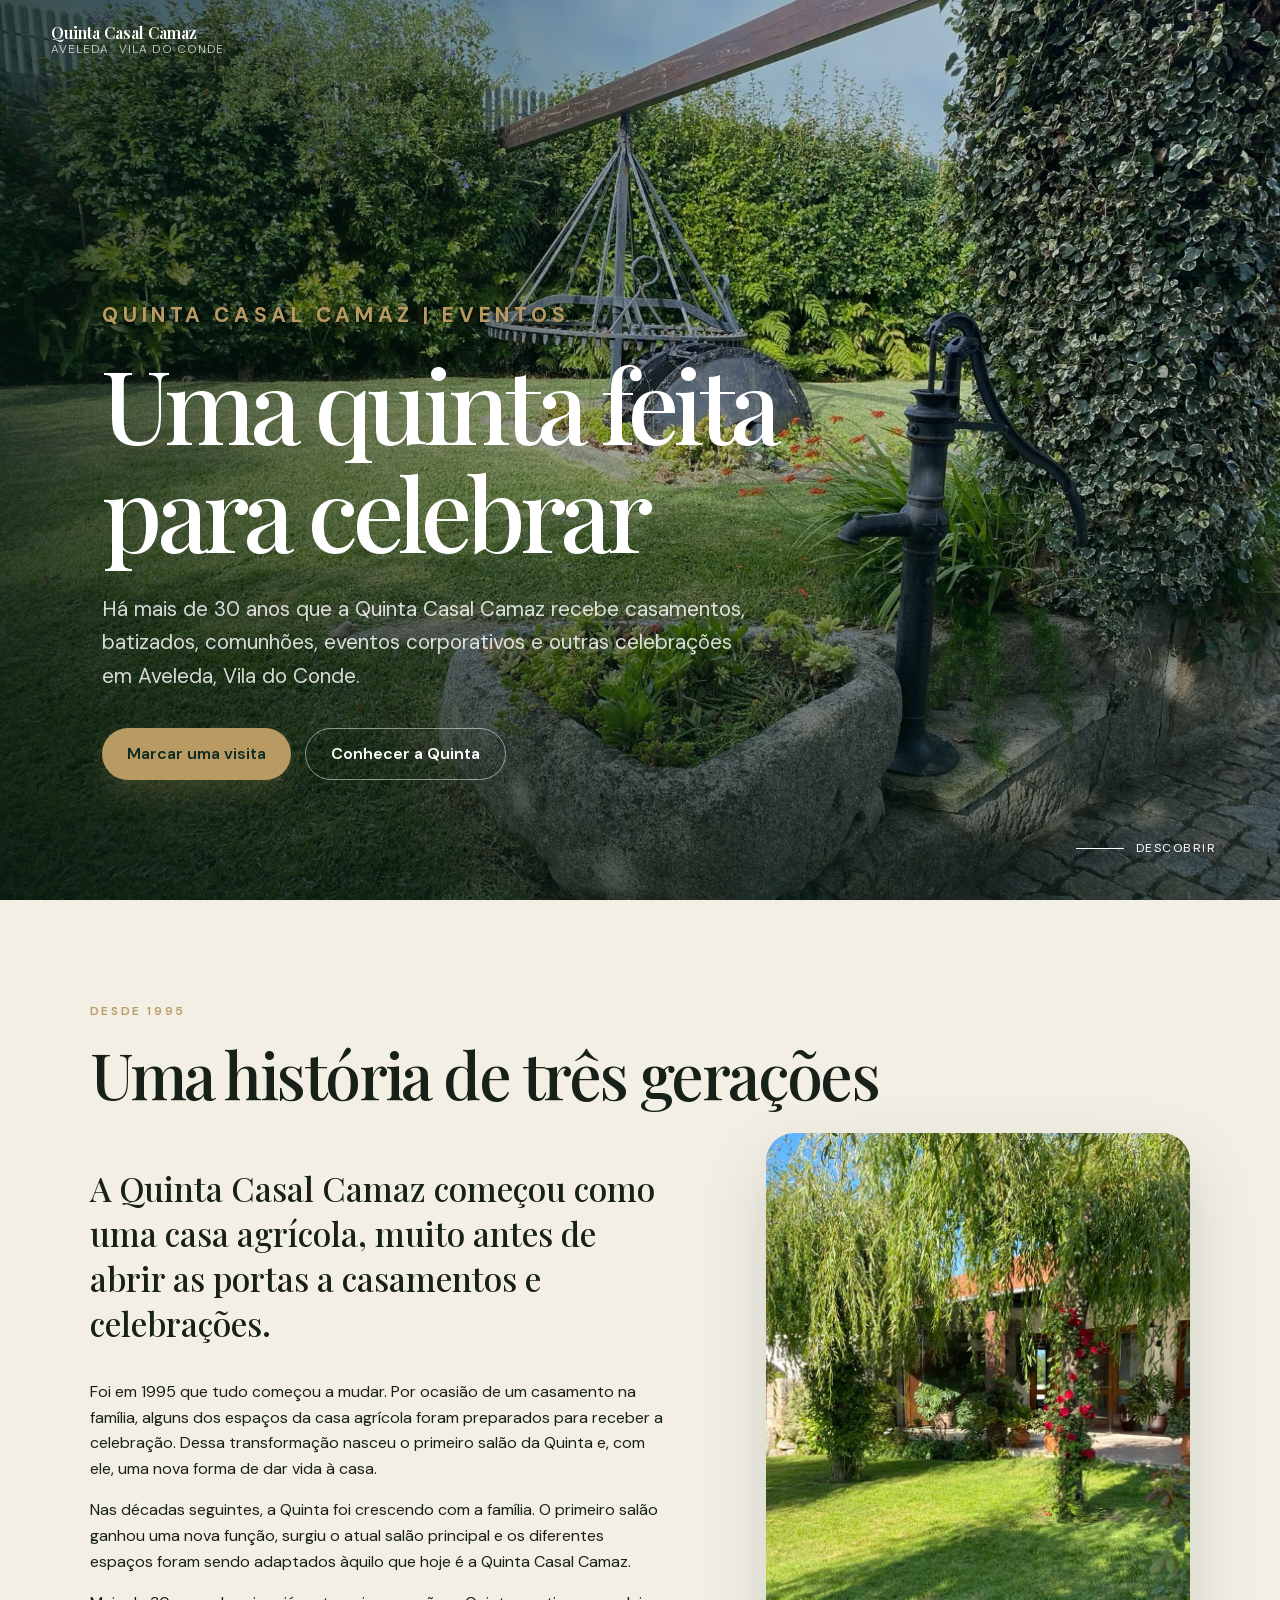
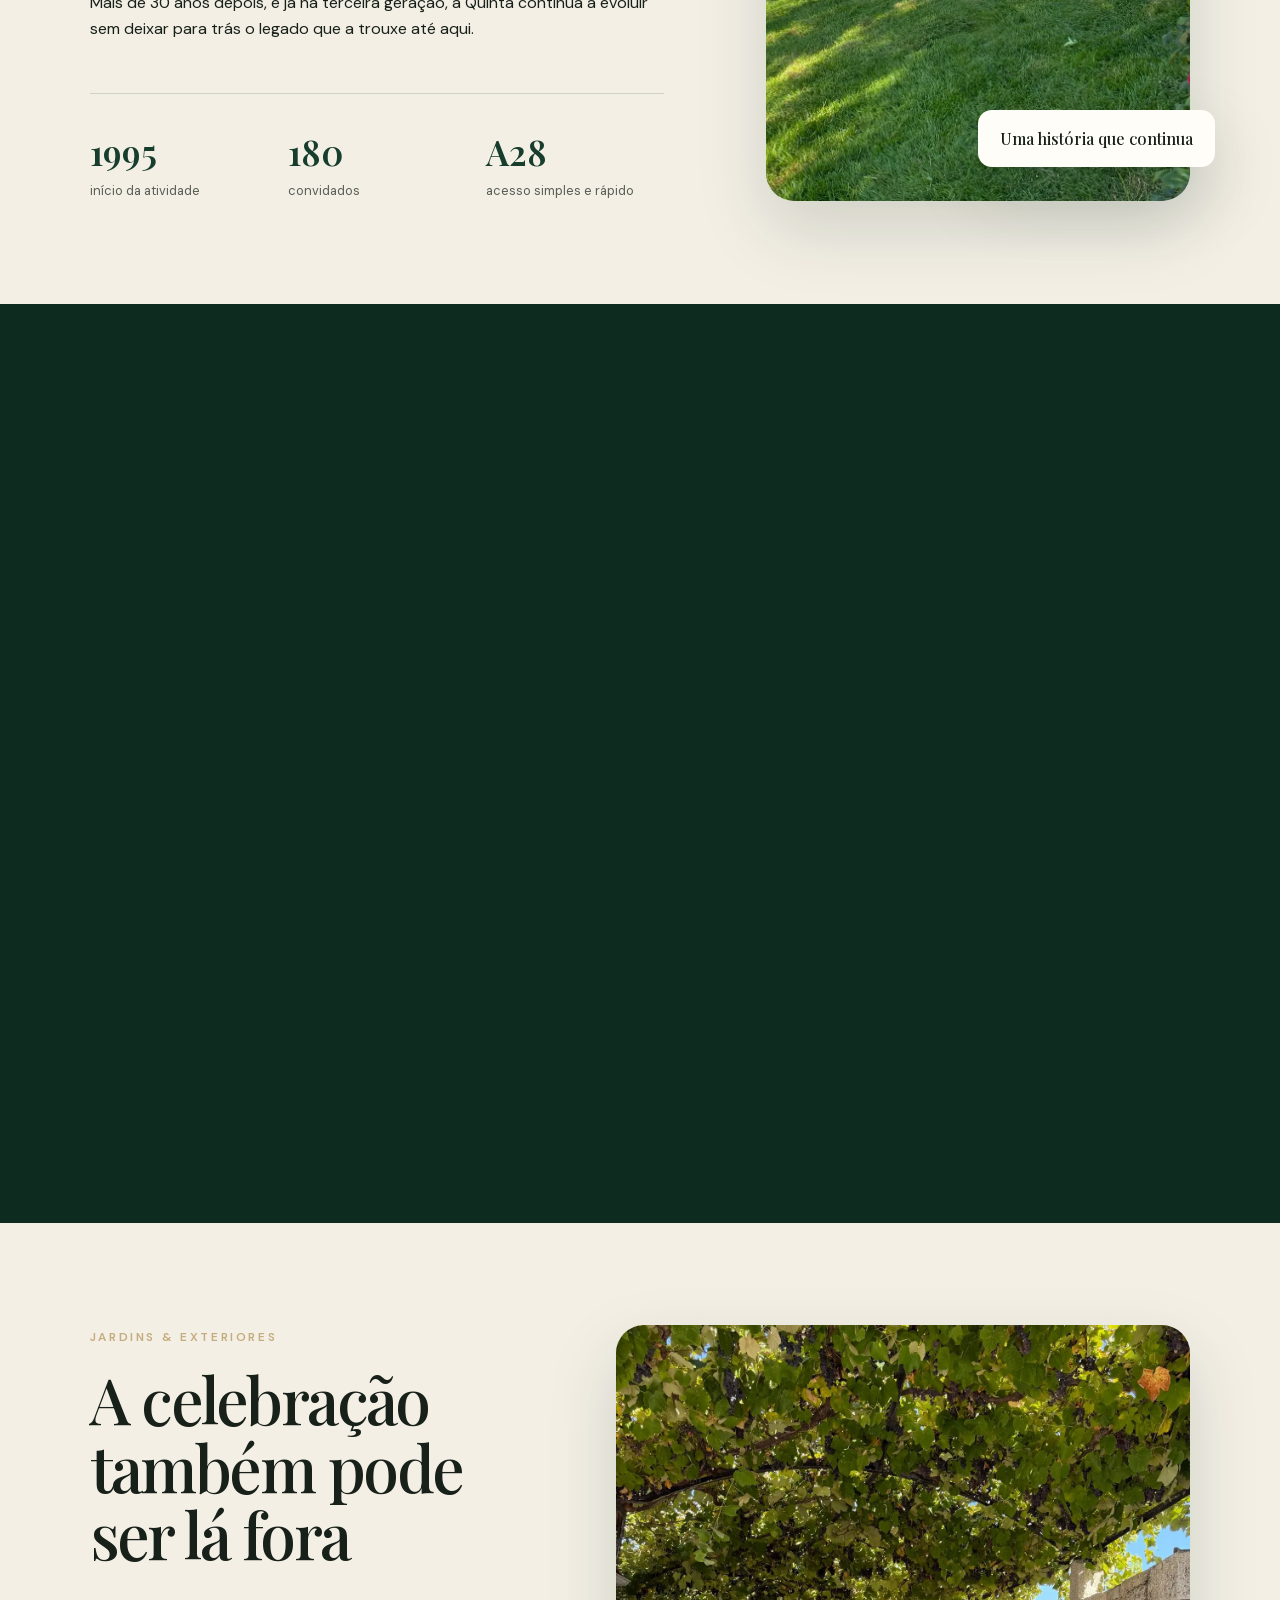
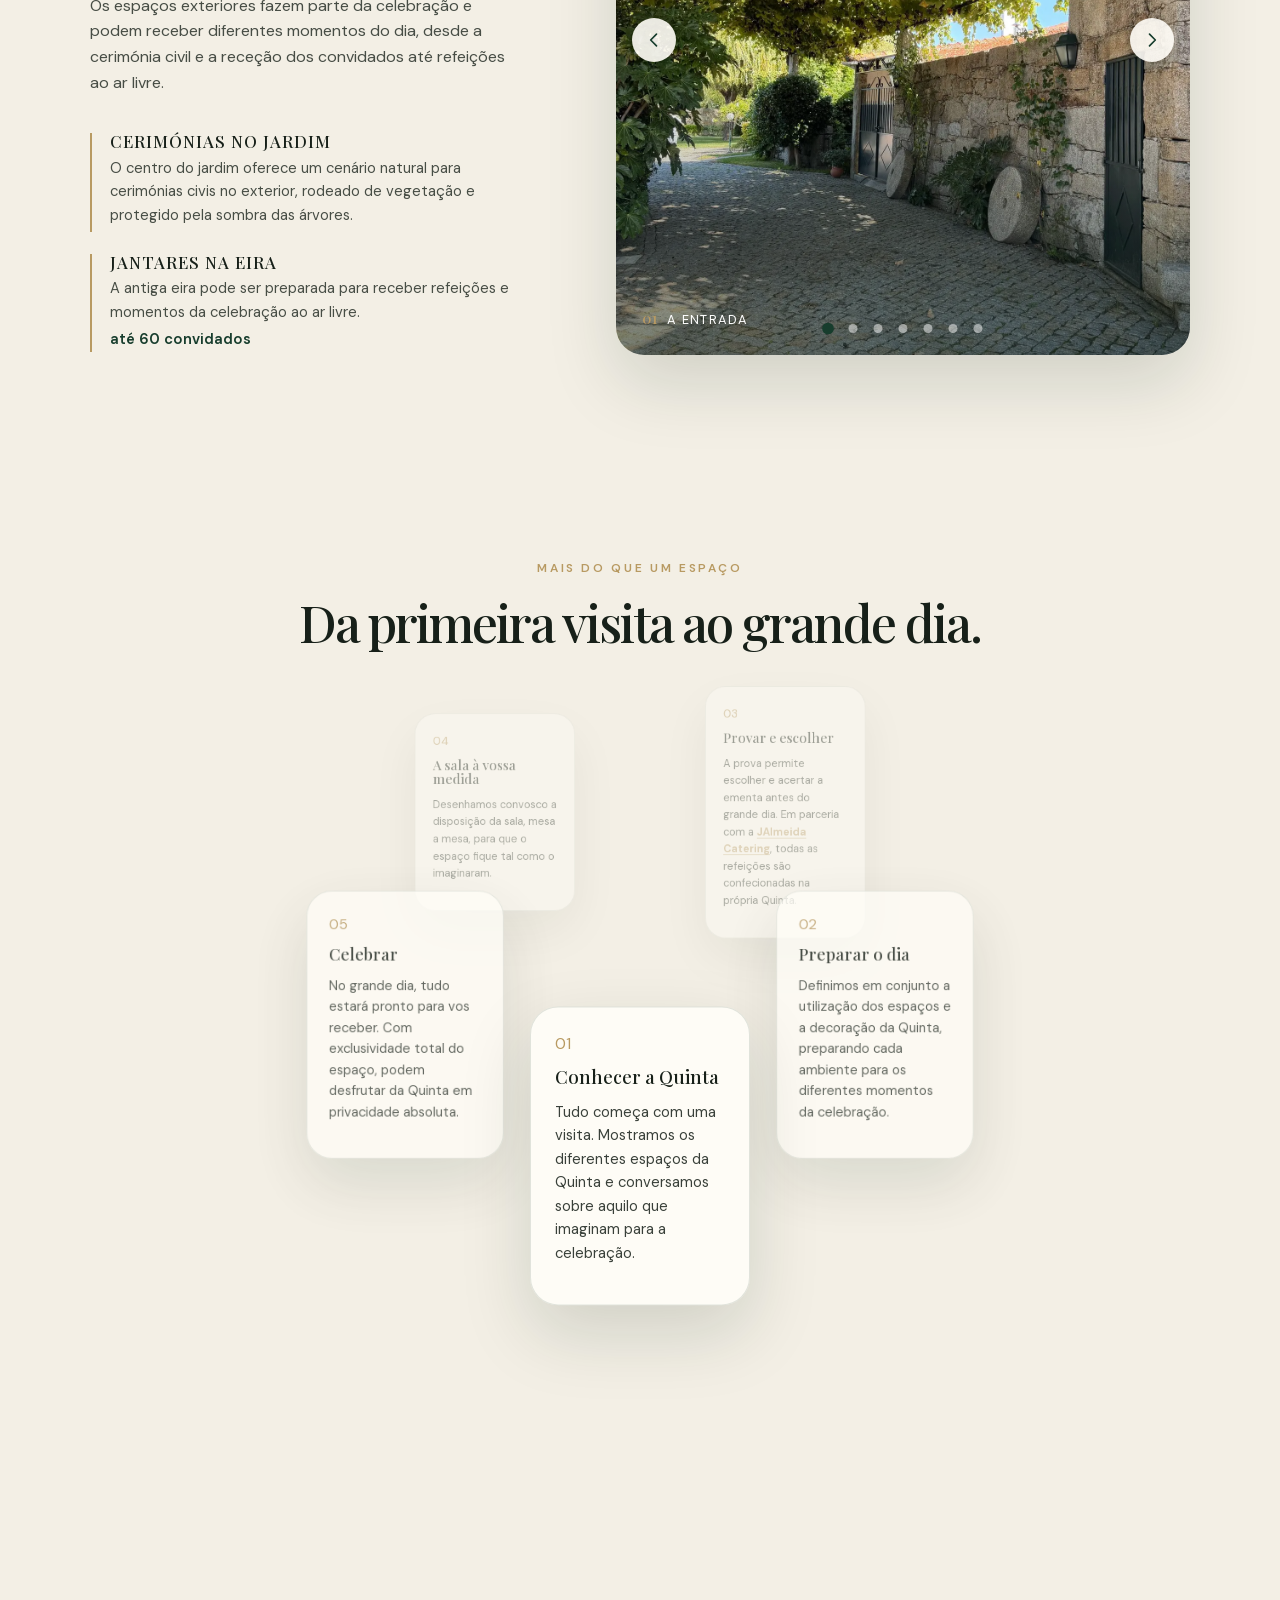
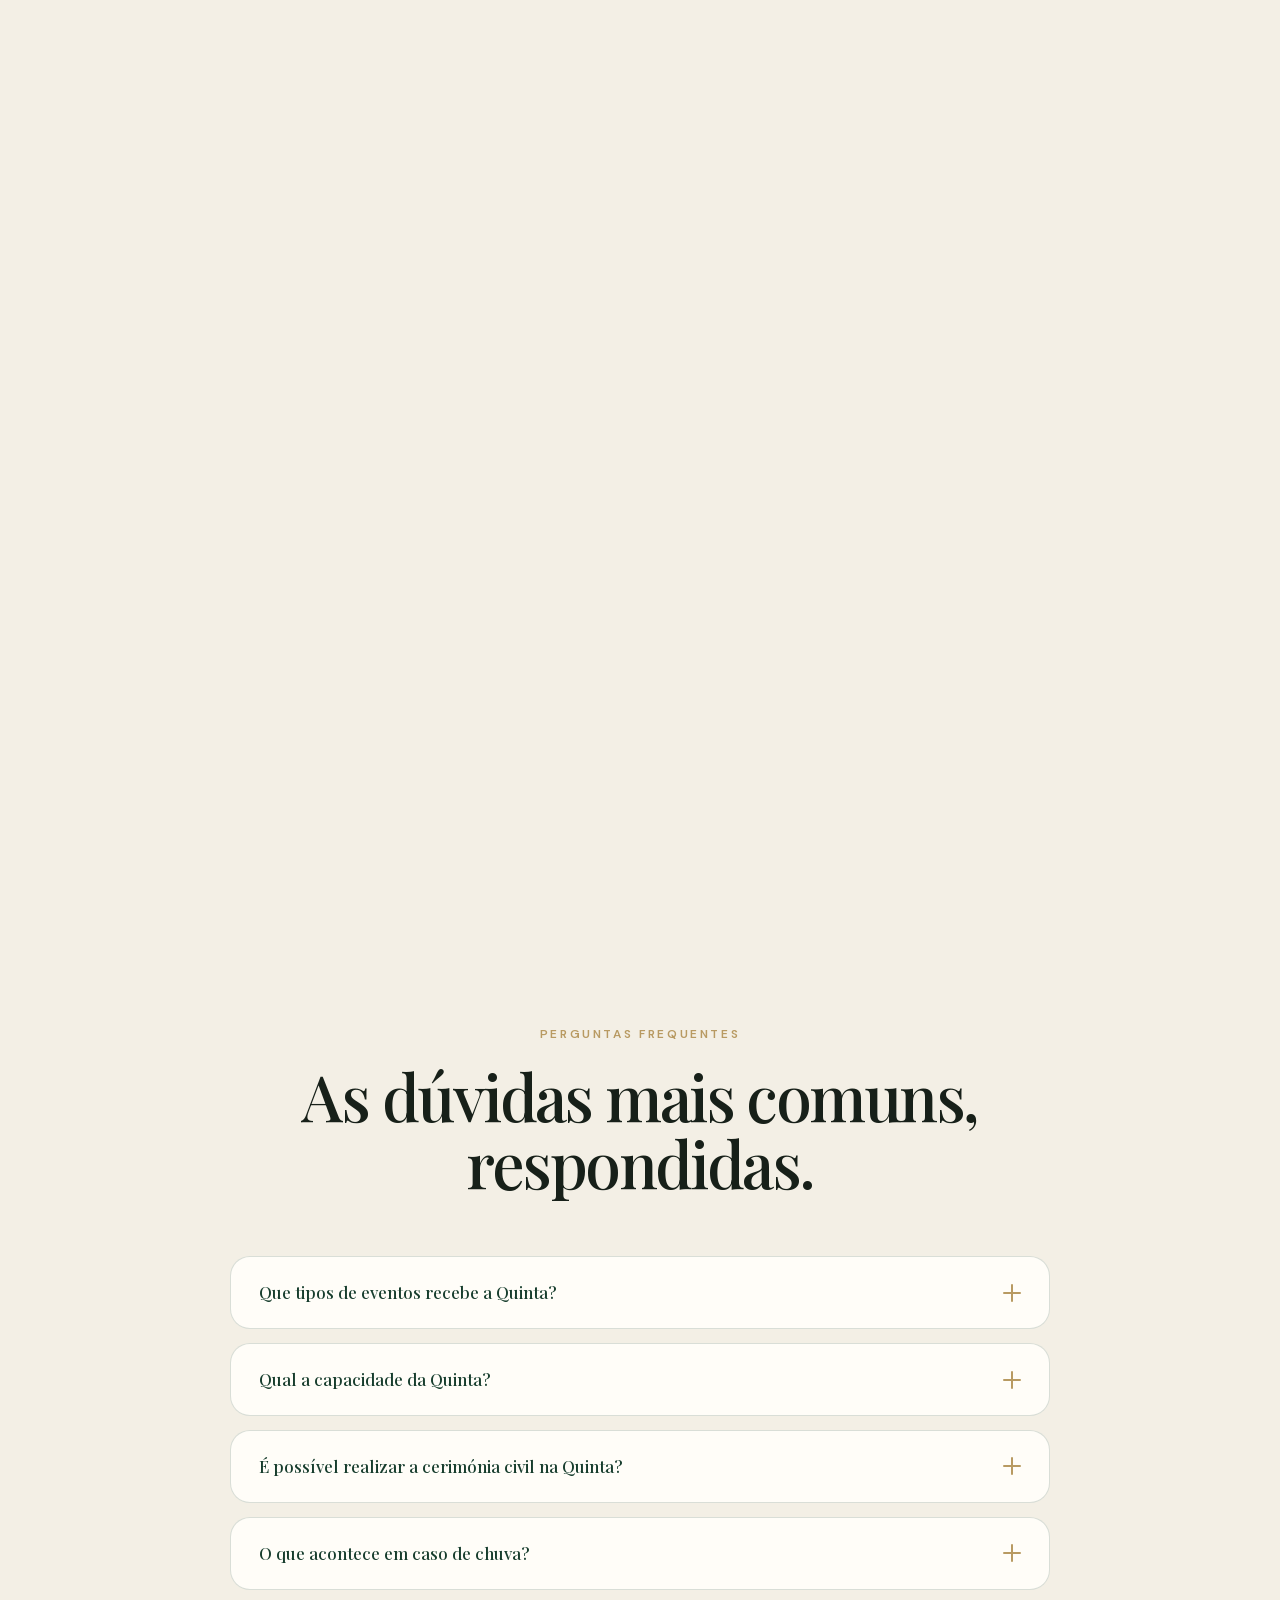
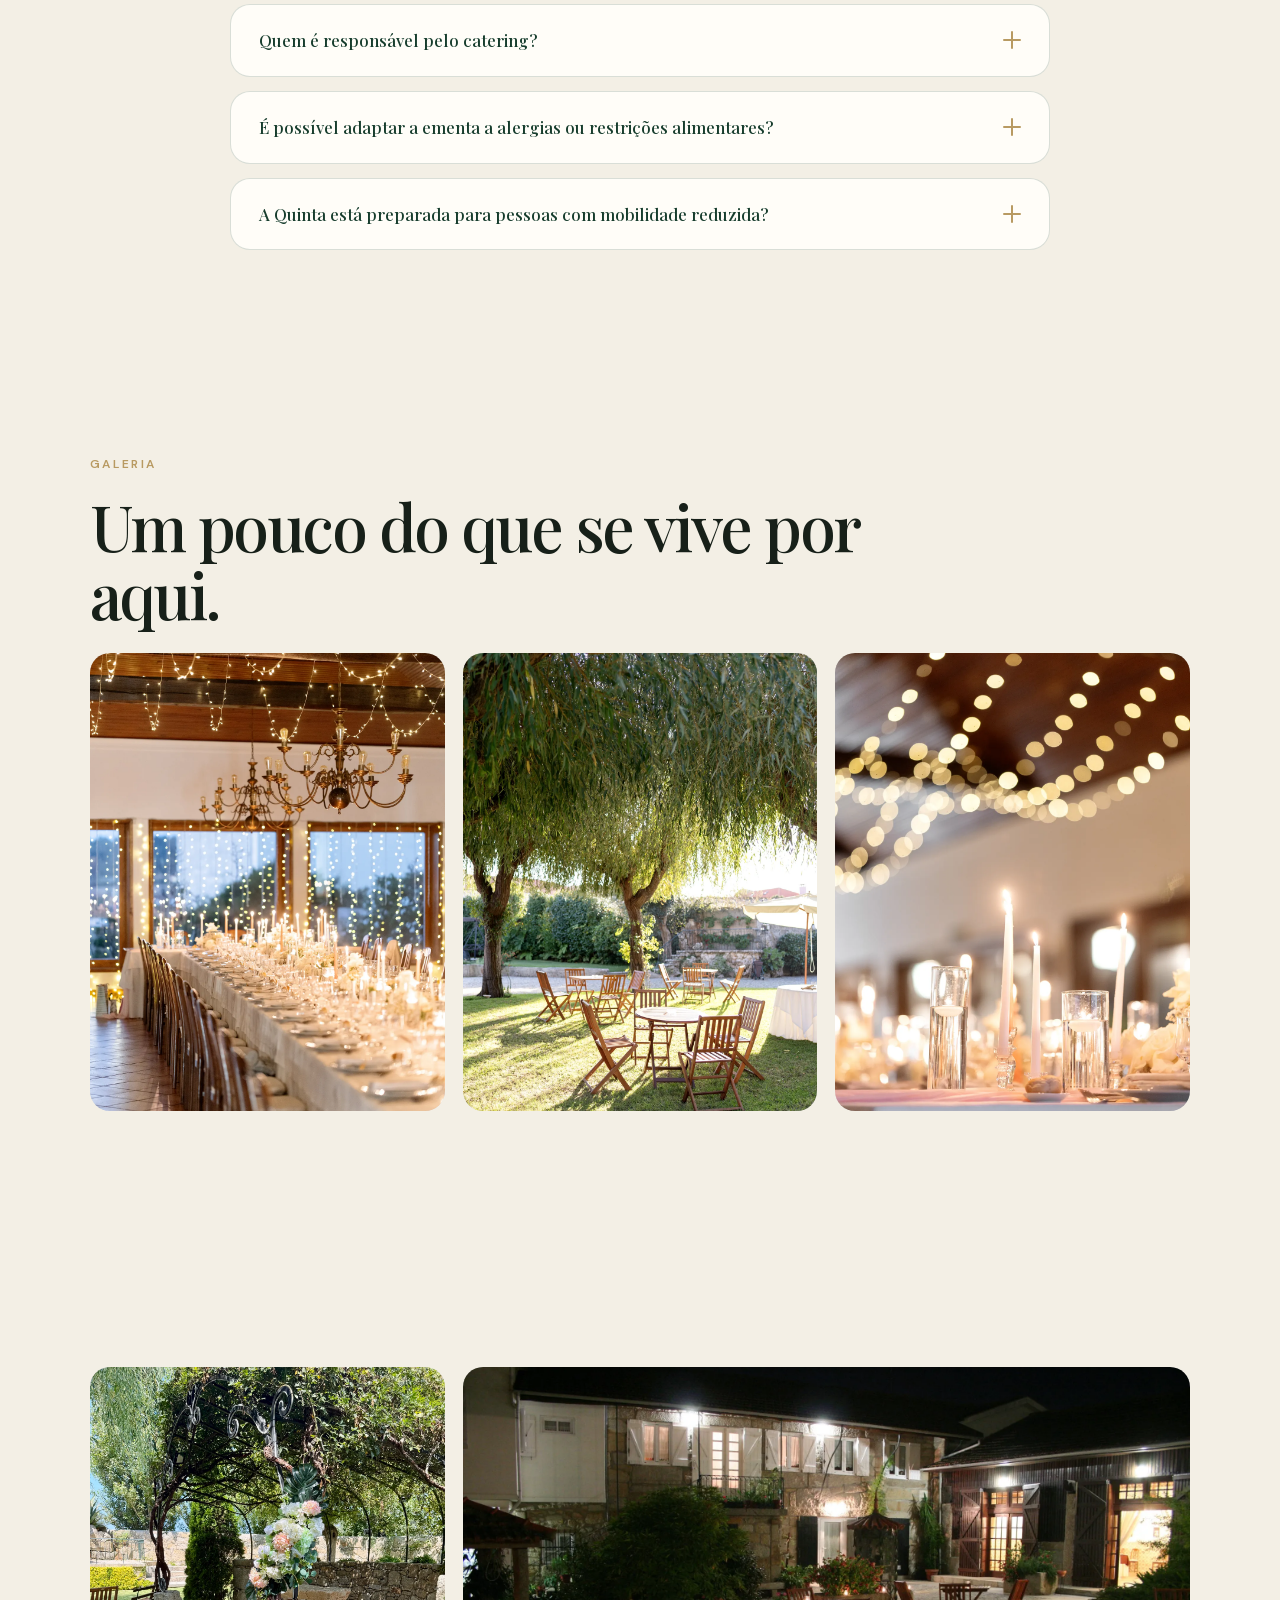
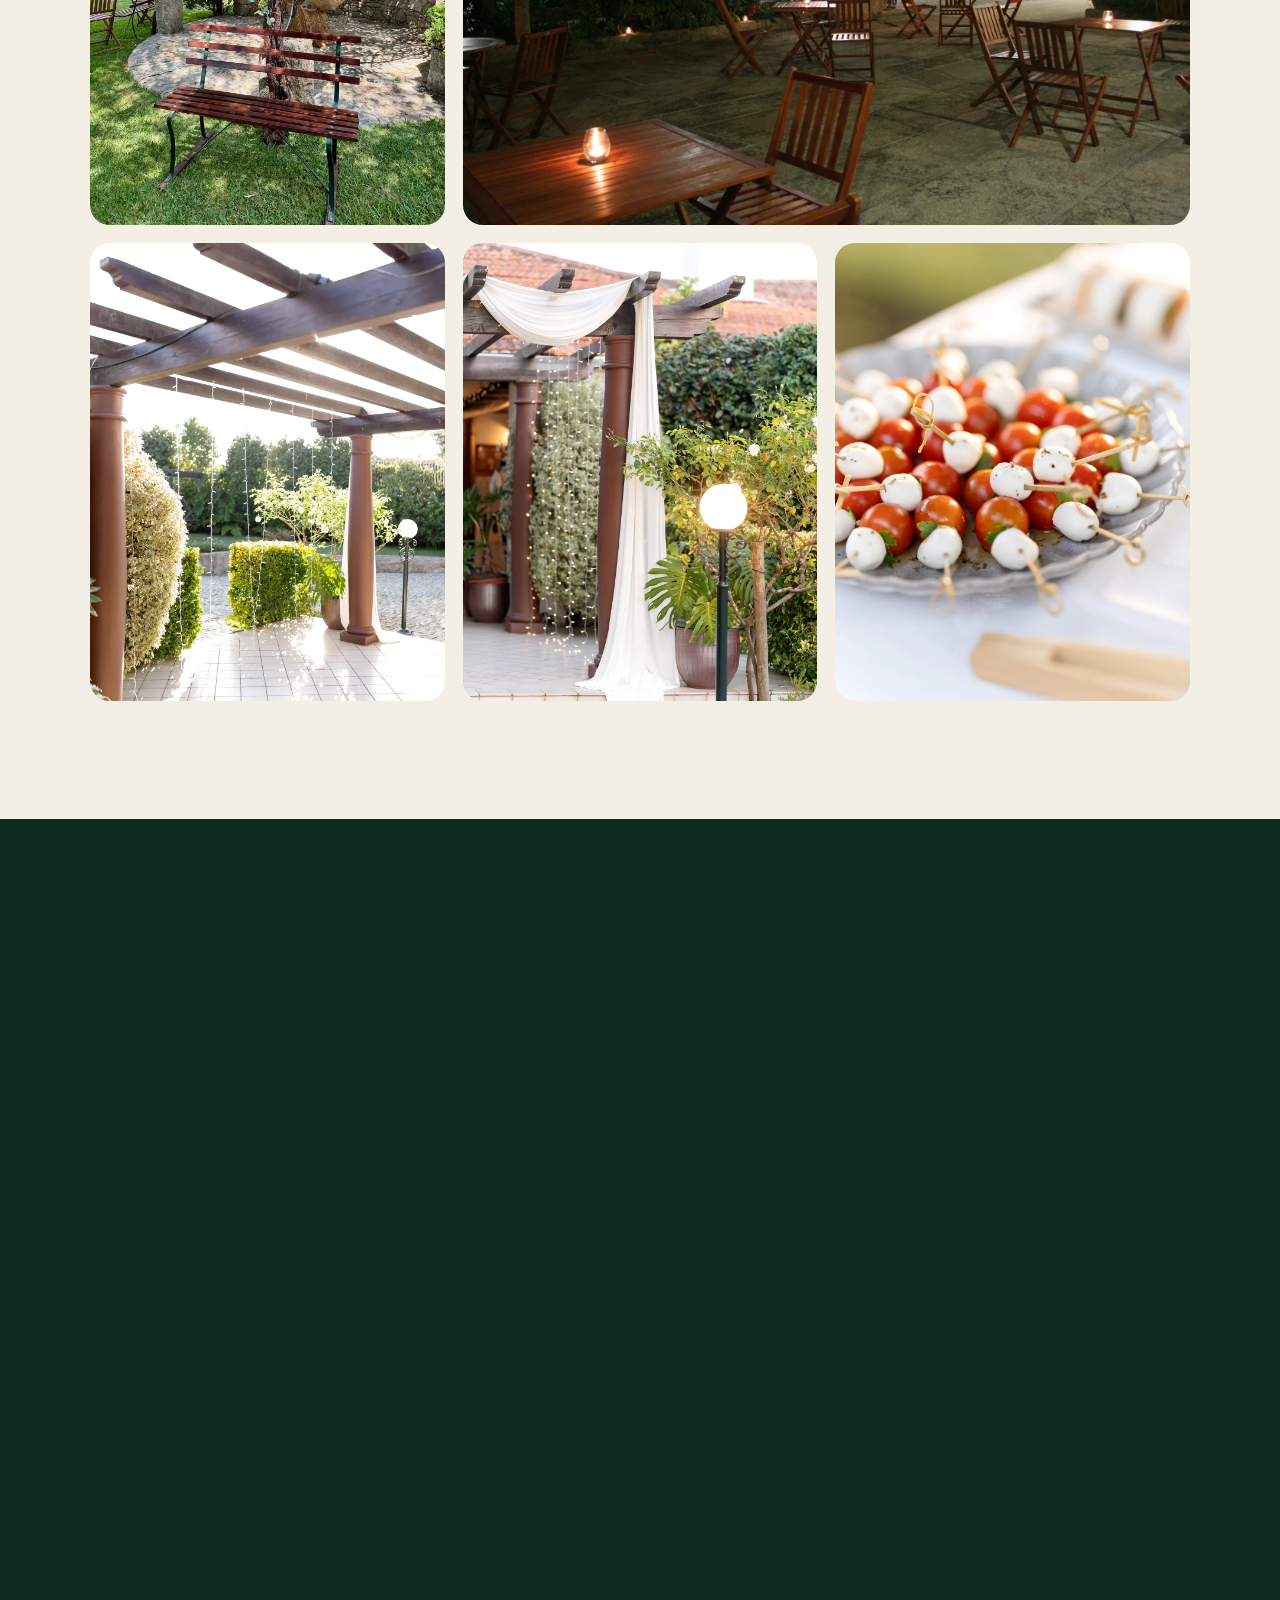
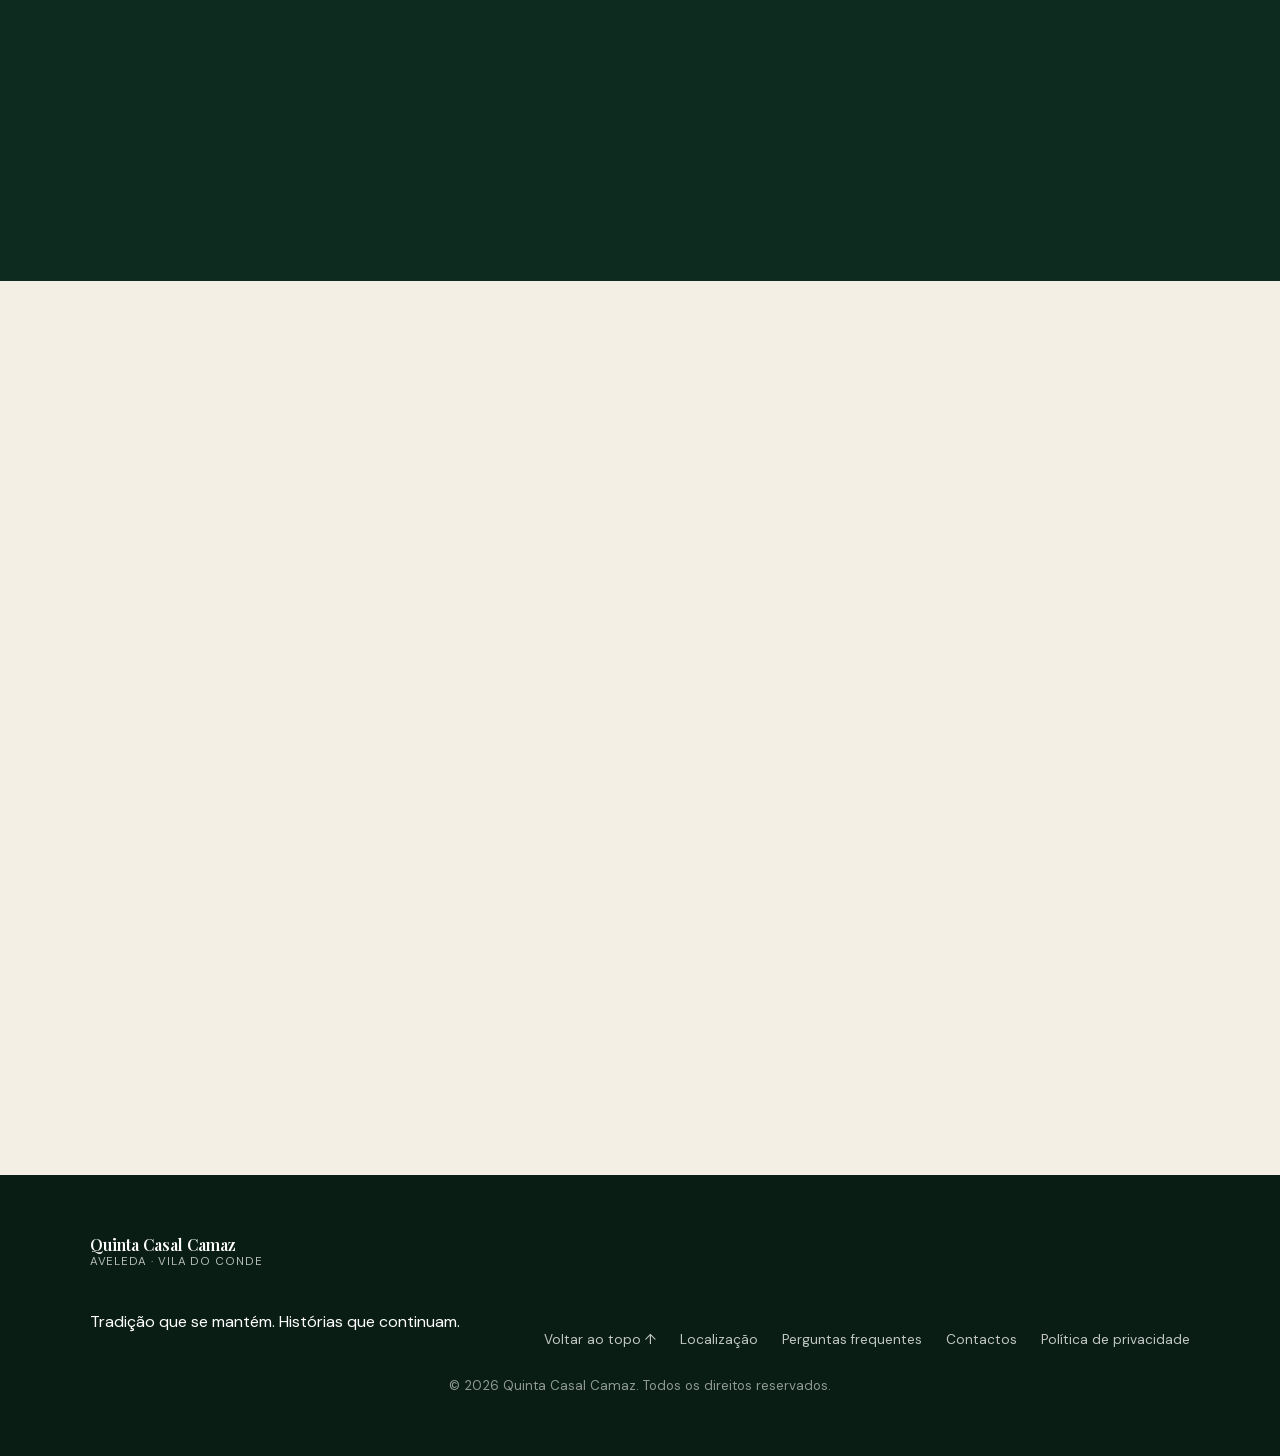
==== index.html @ bf11af1e "feat: add privacy policy and a static route map with address card - Privacy policy pages in PT (/pri" ====
<!doctype html>
<html lang="pt-PT">
	<head>
		<meta charset="utf-8" />
		<meta name="viewport" content="width=device-width, initial-scale=1" />
		<meta
			name="description"
			content="Quinta para casamentos, batizados, comunhões e eventos corporativos em Aveleda, Vila do Conde, junto ao Porto. A receber celebrações desde 1995."
		/>
		<meta name="keywords" content="quinta para casamentos, quinta para eventos, casamentos em Vila do Conde, eventos em Vila do Conde" />
		<meta name="theme-color" content="#0e2b20" />
		<title>Quinta Casal Camaz | Casamentos e Eventos em Aveleda, Vila do Conde</title>
		<link rel="canonical" href="https://quintacasalcamaz.pt/" />
		<link rel="icon" href="assets/favicon.ico" sizes="any" />
		<link rel="icon" type="image/png" sizes="32x32" href="assets/favicon-32x32.png" />
		<link rel="icon" type="image/png" sizes="16x16" href="assets/favicon-16x16.png" />
		<link rel="apple-touch-icon" href="assets/apple-touch-icon.png" />
		<link rel="alternate" hreflang="pt-PT" href="https://quintacasalcamaz.pt/" />
		<link rel="alternate" hreflang="en" href="https://quintacasalcamaz.pt/en/" />
		<link rel="alternate" hreflang="x-default" href="https://quintacasalcamaz.pt/" />

		<meta property="og:type" content="website" />
		<meta property="og:locale" content="pt_PT" />
		<meta property="og:locale:alternate" content="en_US" />
		<meta property="og:site_name" content="Quinta Casal Camaz" />
		<meta property="og:url" content="https://quintacasalcamaz.pt/" />
		<meta property="og:title" content="Quinta Casal Camaz | Casamentos e Eventos em Aveleda, Vila do Conde" />
		<meta
			property="og:description"
			content="Quinta para casamentos, batizados, comunhões e eventos corporativos em Aveleda, Vila do Conde, junto ao Porto. A receber celebrações desde 1995."
		/>
		<meta property="og:image" content="https://quintacasalcamaz.pt/assets/gardens/garden_02.jpeg" />
		<meta property="og:image:width" content="1800" />
		<meta property="og:image:height" content="1350" />
		<meta property="og:image:alt" content="Detalhe exterior da Quinta Casal Camaz" />
		<meta name="twitter:card" content="summary_large_image" />
		<meta name="twitter:title" content="Quinta Casal Camaz | Casamentos e Eventos em Aveleda, Vila do Conde" />
		<meta
			name="twitter:description"
			content="Quinta para casamentos, batizados, comunhões e eventos corporativos em Aveleda, Vila do Conde, junto ao Porto."
		/>
		<meta name="twitter:image" content="https://quintacasalcamaz.pt/assets/gardens/garden_02.jpeg" />

		<link rel="preload" href="assets/fonts/playfair-display-latin.woff2" as="font" type="font/woff2" crossorigin />
		<link rel="preload" href="assets/fonts/dm-sans-latin.woff2" as="font" type="font/woff2" crossorigin />
		<link rel="stylesheet" href="styles.css?v=20261015f" />
		<script type="application/ld+json">
			{
				"@context": "https://schema.org",
				"@type": "EventVenue",
				"name": "Quinta Casal Camaz",
				"url": "https://quintacasalcamaz.pt/",
				"image": "https://quintacasalcamaz.pt/assets/gardens/garden_02.jpeg",
				"description": "Quinta para casamentos, batizados, comunhões e eventos corporativos em Aveleda, Vila do Conde, junto ao Porto. A receber celebrações desde 1995.",
				"telephone": "+351936270084",
				"email": "geral@quintacasalcamaz.pt",
				"maximumAttendeeCapacity": 180,
				"foundingDate": "1995",
				"address": {
					"@type": "PostalAddress",
					"streetAddress": "Rua de Aveleda 602",
					"postalCode": "4485-017",
					"addressLocality": "Aveleda",
					"addressRegion": "Vila do Conde",
					"addressCountry": "PT"
				},
				"geo": {
					"@type": "GeoCoordinates",
					"latitude": 41.26764,
					"longitude": -8.69596
				},
				"hasMap": "https://www.google.com/maps/search/?api=1&query=41.26764,-8.69596",
				"amenityFeature": [
					{
						"@type": "LocationFeatureSpecification",
						"name": "Estacionamento privado e gratuito",
						"value": true
					},
					{
						"@type": "LocationFeatureSpecification",
						"name": "Estacionamento adaptado para pessoas com mobilidade reduzida",
						"value": true
					},
					{
						"@type": "LocationFeatureSpecification",
						"name": "Acessos preparados para pessoas com mobilidade reduzida",
						"value": true
					},
					{
						"@type": "LocationFeatureSpecification",
						"name": "Instalações sanitárias acessíveis",
						"value": true
					},
					{
						"@type": "LocationFeatureSpecification",
						"name": "Fraldário",
						"value": true
					},
					{
						"@type": "LocationFeatureSpecification",
						"name": "Salões climatizados",
						"value": true
					},
					{
						"@type": "LocationFeatureSpecification",
						"name": "Jardim para cerimónias civis",
						"value": true
					},
					{
						"@type": "LocationFeatureSpecification",
						"name": "Refeições ao ar livre",
						"value": true
					}
				],
				"keywords": ["quinta para casamentos", "quinta para eventos", "casamentos em Vila do Conde", "eventos em Vila do Conde"],
				"sameAs": ["https://www.instagram.com/quintacasalcamaz", "https://www.facebook.com/QuintaCasalCamaz/"]
			}
		</script>
		<script type="application/ld+json">
			{
				"@context": "https://schema.org",
				"@type": "FAQPage",
				"mainEntity": [
					{
						"@type": "Question",
						"name": "Que tipos de eventos recebe a Quinta?",
						"acceptedAnswer": {
							"@type": "Answer",
							"text": "Além de casamentos, a Quinta Casal Camaz recebe batizados, comunhões, aniversários, celebrações familiares e eventos corporativos."
						}
					},
					{
						"@type": "Question",
						"name": "Qual a capacidade da Quinta?",
						"acceptedAnswer": {
							"@type": "Answer",
							"text": "O salão principal tem capacidade para até 180 convidados. A Quinta recebe eventos para grupos com mais de 30 pessoas."
						}
					},
					{
						"@type": "Question",
						"name": "É possível realizar a cerimónia civil na Quinta?",
						"acceptedAnswer": {
							"@type": "Answer",
							"text": "Sim. O jardim pode ser preparado para receber cerimónias civis no exterior, num espaço rodeado de vegetação e com sombra natural das árvores."
						}
					},
					{
						"@type": "Question",
						"name": "O que acontece em caso de chuva?",
						"acceptedAnswer": {
							"@type": "Answer",
							"text": "A Quinta dispõe de diferentes espaços cobertos que permitem adaptar os vários momentos da celebração em dias de chuva. O salão complementar pode receber os aperitivos, enquanto o alpendre totalmente coberto e o bar interior, situado na antiga cozinha regional da Quinta, oferecem outros espaços para receber os convidados."
						}
					},
					{
						"@type": "Question",
						"name": "Quem é responsável pelo catering?",
						"acceptedAnswer": {
							"@type": "Answer",
							"text": "A Quinta trabalha em exclusividade com a JAlmeida Catering, que confeciona todas as refeições na própria Quinta."
						}
					},
					{
						"@type": "Question",
						"name": "É possível adaptar a ementa a alergias ou restrições alimentares?",
						"acceptedAnswer": {
							"@type": "Answer",
							"text": "Sim. As alergias, intolerâncias e outras necessidades alimentares dos convidados, como opções vegetarianas, veganas, sem glúten ou ementa infantil, podem ser comunicadas previamente, para serem consideradas na preparação da ementa."
						}
					},
					{
						"@type": "Question",
						"name": "A Quinta está preparada para pessoas com mobilidade reduzida?",
						"acceptedAnswer": {
							"@type": "Answer",
							"text": "Sim. A Quinta dispõe de acessos preparados para pessoas com mobilidade reduzida, instalações sanitárias acessíveis, fraldário e estacionamento adaptado próximo dos acessos."
						}
					}
				]
			}
		</script>
	</head>
	<body>
		<header class="site-header" id="topo">
			<a class="brand" href="#topo" aria-label="Quinta Casal Camaz — início">
				<span>
					<strong>Quinta Casal Camaz</strong>
					<small>Aveleda · Vila do Conde</small>
				</span>
			</a>
			<button class="menu-toggle" aria-expanded="false" aria-controls="main-nav" aria-label="Abrir navegação">
				<span></span>
				<span></span>
				<span></span>
			</button>
			<nav id="main-nav" aria-label="Navegação principal">
				<a href="#quinta">A Quinta</a>
				<a href="#saloes">Salões</a>
				<a href="#jardins">Jardins</a>
				<a href="#galeria">Galeria</a>
				<a href="#chegar">Como chegar</a>
				<a class="nav-cta" href="#contactos">Pedir visita</a>
				<a class="lang-switch" href="en/" hreflang="en" lang="en">EN</a>
			</nav>
		</header>

		<main>
			<section class="hero panel" aria-labelledby="hero-title">
				<picture>
					<source srcset="assets/gardens/engenho.webp" type="image/webp" />
					<img
						src="assets/gardens/engenho.jpeg"
						width="1800"
						height="1350"
						alt="Vista da Quinta Casal Camaz envolvida por natureza"
						class="hero-media"
						fetchpriority="high"
					/>
				</picture>
				<div class="hero-overlay"></div>
				<div class="hero-copy">
					<p class="eyebrow">Quinta Casal Camaz | Eventos</p>
					<h1 id="hero-title">Uma quinta feita para celebrar</h1>
					<p class="hero-lead">
						Há mais de 30 anos que a Quinta Casal Camaz recebe casamentos, batizados, comunhões, eventos corporativos e outras celebrações em Aveleda,
						Vila do Conde.
					</p>
					<div class="hero-actions">
						<a class="button button-primary" href="#contactos">Marcar uma visita</a>
						<a class="button button-ghost" href="#quinta">Conhecer a Quinta</a>
					</div>
				</div>
				<a class="scroll-cue" href="#quinta" aria-label="Continuar para a secção seguinte">
					<span class="scroll-cue-line"></span>
					<span class="scroll-cue-text">Descobrir</span>
					<span class="scroll-cue-arrow" aria-hidden="true">↓</span>
				</a>
			</section>

			<section class="intro section" id="quinta">
				<div class="section-heading reveal">
					<p class="eyebrow">Desde 1995</p>
					<h2>Uma história de três gerações</h2>
				</div>
				<div class="intro-grid">
					<div class="intro-copy reveal">
						<p class="lead">A Quinta Casal Camaz começou como uma casa agrícola, muito antes de abrir as portas a casamentos e celebrações.</p>
						<p>
							Foi em 1995 que tudo começou a mudar. Por ocasião de um casamento na família, alguns dos espaços da casa agrícola foram preparados para
							receber a celebração. Dessa transformação nasceu o primeiro salão da Quinta e, com ele, uma nova forma de dar vida à casa.
						</p>
						<p>
							Nas décadas seguintes, a Quinta foi crescendo com a família. O primeiro salão ganhou uma nova função, surgiu o atual salão principal e
							os diferentes espaços foram sendo adaptados àquilo que hoje é a Quinta Casal Camaz.
						</p>
						<p>Mais de 30 anos depois, e já na terceira geração, a Quinta continua a evoluir sem deixar para trás o legado que a trouxe até aqui.</p>
						<div class="stats" aria-label="Destaques da quinta">
							<div>
								<strong>1995</strong>
								<span>início da atividade</span>
							</div>
							<div>
								<strong>180</strong>
								<span>convidados</span>
							</div>
							<div>
								<strong>A28</strong>
								<span>acesso simples e rápido</span>
							</div>
						</div>
					</div>
					<figure class="portrait-card reveal">
						<picture>
							<source srcset="assets/gardens/garden_02.webp" type="image/webp" />
							<img src="assets/gardens/garden_02.jpeg" alt="Detalhe exterior da Quinta Casal Camaz" loading="lazy" />
						</picture>
						<figcaption>Uma história que continua</figcaption>
					</figure>
				</div>
			</section>

			<section class="feature section dark-section" id="saloes">
				<div class="feature-visual image-carousel reveal" data-carousel>
					<div class="carousel-track">
						<picture>
							<source srcset="assets/hall/hall_06.webp" type="image/webp" />
							<img
								src="assets/hall/hall_06.jpg"
								width="1350"
								height="1800"
								alt="Mesa decorada com flores no salão principal, com as mesas dos convidados ao fundo"
								loading="lazy"
								class="is-active"
								data-caption="Salão Principal"
							/>
						</picture>
						<picture>
							<source srcset="assets/hall/hall_03.webp" type="image/webp" />
							<img
								src="assets/hall/hall_03.jpg"
								width="1350"
								height="1800"
								alt="Janelas com vista para o exterior no salão principal"
								loading="lazy"
								data-caption="Salão Principal"
							/>
						</picture>
						<picture>
							<source srcset="assets/regional_kitchen/regional_kitchen_01.webp" type="image/webp" />
							<img
								src="assets/regional_kitchen/regional_kitchen_01.JPG"
								width="1350"
								height="1800"
								alt="Cozinha regional da Quinta"
								loading="lazy"
								data-caption="Cozinha Regional"
							/>
						</picture>
						<picture>
							<source srcset="assets/regional_kitchen/regional_kitchen_02.webp" type="image/webp" />
							<img
								src="assets/regional_kitchen/regional_kitchen_02.jpg"
								width="1350"
								height="1800"
								alt="Cozinha regional da Quinta"
								loading="lazy"
								data-caption="Cozinha Regional"
							/>
						</picture>
						<picture>
							<source srcset="assets/regional_kitchen/inside_bar_01.webp" type="image/webp" />
							<img
								src="assets/regional_kitchen/inside_bar_01.JPG"
								width="1350"
								height="1800"
								alt="Bar interior na Cozinha Regional"
								loading="lazy"
								data-caption="Bar Interior"
							/>
						</picture>
						<picture>
							<source srcset="assets/hall/small_hall_04.webp" type="image/webp" />
							<img
								src="assets/hall/small_hall_04.jpg"
								width="1800"
								height="1350"
								alt="Salão complementar com mesas redondas preparadas para um evento"
								loading="lazy"
								data-caption="Salão Complementar"
							/>
						</picture>
					</div>
					<button type="button" class="carousel-arrow carousel-arrow-prev" aria-label="Foto anterior"><svg viewBox="0 0 24 24" width="20" height="20" aria-hidden="true" focusable="false"><path d="M15 5l-7 7 7 7" fill="none" stroke="currentColor" stroke-width="2" stroke-linecap="round" stroke-linejoin="round" /></svg></button>
					<button type="button" class="carousel-arrow carousel-arrow-next" aria-label="Foto seguinte"><svg viewBox="0 0 24 24" width="20" height="20" aria-hidden="true" focusable="false"><path d="M9 5l7 7-7 7" fill="none" stroke="currentColor" stroke-width="2" stroke-linecap="round" stroke-linejoin="round" /></svg></button>
					<div class="carousel-caption">
						<span class="carousel-caption-index">01</span>
						<span class="carousel-caption-text">Salão Principal</span>
					</div>
					<div class="carousel-dots" role="tablist" aria-label="Fotografias dos salões">
						<button type="button" class="is-active" aria-label="Foto 1" aria-selected="true"></button>
						<button type="button" aria-label="Foto 2" aria-selected="false"></button>
						<button type="button" aria-label="Foto 3" aria-selected="false"></button>
						<button type="button" aria-label="Foto 4" aria-selected="false"></button>
						<button type="button" aria-label="Foto 5" aria-selected="false"></button>
						<button type="button" aria-label="Foto 6" aria-selected="false"></button>
					</div>
				</div>
				<div class="feature-copy reveal">
					<p class="eyebrow">Os salões</p>
					<h2>Espaços que se complementam.</h2>
					<p>
						O salão principal é o centro de cada celebração. Ao lado, o salão original da Quinta
						funciona como espaço complementar, permitindo criar diferentes momentos ao longo do serviço.
					</p>
					<ul class="feature-list">
						<li>Salão principal com capacidade atual para até 180 convidados</li>
						<li>Salões climatizados para maior conforto ao longo de todo o evento</li>
						<li>Cozinha regional rústica, das origens da Quinta, que acolhe agora o bar interior e dá acesso direto à eira</li>
						<li>Salão complementar para sobremesas, frutas e queijos, ou como apoio em dias de chuva</li>
					</ul>
					<a class="text-link" href="#contactos">
						Conhecer opções e disponibilidade
						<span>↗︎</span>
					</a>
				</div>
			</section>

			<section class="feature section reverse" id="jardins">
				<div class="feature-visual image-carousel reveal" data-carousel>
					<div class="carousel-track">
						<picture>
							<source srcset="assets/gardens/vineyard_02.webp" type="image/webp" />
							<img
								src="assets/gardens/vineyard_02.jpg"
								width="1350"
								height="1800"
								alt="Videira sobre o caminho empedrado, junto ao muro de granito da quinta"
								loading="lazy"
								class="is-active"
								data-caption="A Entrada"
							/>
						</picture>
						<picture>
							<source srcset="assets/gardens/garden_06.webp" type="image/webp" />
							<img
								src="assets/gardens/garden_06.jpg"
								width="1350"
								height="1800"
								alt="Jardim da Quinta ao fim da tarde, com salgueiros, um arco de ferro e cadeiras de madeira"
								loading="lazy"
								data-caption="Jardim da Quinta"
							/>
						</picture>
						<picture>
							<source srcset="assets/gardens/garden_01.webp" type="image/webp" />
							<img
								src="assets/gardens/garden_01.JPG"
								width="1350"
								height="1800"
								alt="Jardim preparado com cadeiras para cerimónia civil junto ao arco de pedra"
								loading="lazy"
								data-caption="Cerimónia Civil"
							/>
						</picture>
						<picture>
							<source srcset="assets/gardens/waterfall_01.webp" type="image/webp" />
							<img
								src="assets/gardens/waterfall_01.jpg"
								width="1350"
								height="1800"
								alt="Pequena queda de água entre pedras e vegetação, junto ao lago da Quinta"
								loading="lazy"
								data-caption="Queda de Água"
							/>
						</picture>
						<picture>
							<source srcset="assets/gardens/garden_07.webp" type="image/webp" />
							<img
								src="assets/gardens/garden_07.jpg"
								width="1350"
								height="1800"
								alt="Varanda com vista sobre o jardim da Quinta, ótimo ponto para fotografias"
								loading="lazy"
								data-caption="Varanda do Jardim"
							/>
						</picture>
						<picture>
							<source srcset="assets/eira/eira_01.webp" type="image/webp" />
							<img
								src="assets/eira/eira_01.jpeg"
								width="1800"
								height="1350"
								alt="Eira da Quinta preparada para receber convidados ao ar livre"
								loading="lazy"
								data-caption="A Eira"
							/>
						</picture>
						<picture>
							<source srcset="assets/eira/eira_02.webp" type="image/webp" />
							<img
								src="assets/eira/eira_02.JPG"
								width="1800"
								height="1200"
								alt="Eira da Quinta de noite com iluminação"
								loading="lazy"
								data-caption="A Eira à noite"
							/>
						</picture>
					</div>
					<button type="button" class="carousel-arrow carousel-arrow-prev" aria-label="Foto anterior"><svg viewBox="0 0 24 24" width="20" height="20" aria-hidden="true" focusable="false"><path d="M15 5l-7 7 7 7" fill="none" stroke="currentColor" stroke-width="2" stroke-linecap="round" stroke-linejoin="round" /></svg></button>
					<button type="button" class="carousel-arrow carousel-arrow-next" aria-label="Foto seguinte"><svg viewBox="0 0 24 24" width="20" height="20" aria-hidden="true" focusable="false"><path d="M9 5l7 7-7 7" fill="none" stroke="currentColor" stroke-width="2" stroke-linecap="round" stroke-linejoin="round" /></svg></button>
					<div class="carousel-caption">
						<span class="carousel-caption-index">01</span>
						<span class="carousel-caption-text">A Entrada</span>
					</div>
					<div class="carousel-dots" role="tablist" aria-label="Fotografias dos jardins e exteriores">
						<button type="button" class="is-active" aria-label="Foto 1" aria-selected="true"></button>
						<button type="button" aria-label="Foto 2" aria-selected="false"></button>
						<button type="button" aria-label="Foto 3" aria-selected="false"></button>
						<button type="button" aria-label="Foto 4" aria-selected="false"></button>
						<button type="button" aria-label="Foto 5" aria-selected="false"></button>
						<button type="button" aria-label="Foto 6" aria-selected="false"></button>
						<button type="button" aria-label="Foto 7" aria-selected="false"></button>
					</div>
				</div>
				<div class="feature-copy reveal">
					<p class="eyebrow">JARDINS & EXTERIORES</p>
					<h2>A celebração também pode ser lá fora</h2>
					<p>
						Os espaços exteriores fazem parte da celebração e podem receber diferentes momentos do dia, desde a cerimónia civil e a receção dos
						convidados até refeições ao ar livre.
					</p>
					<div class="highlights">
						<div class="highlight-item">
							<h3>CERIMÓNIAS NO JARDIM</h3>
							<p class="highlight-sub">
								O centro do jardim oferece um cenário natural para cerimónias civis no exterior, rodeado de vegetação e protegido pela sombra das
								árvores.
							</p>
						</div>
						<div class="highlight-item">
							<h3>JANTARES NA EIRA</h3>
							<p class="highlight-sub">A antiga eira pode ser preparada para receber refeições e momentos da celebração ao ar livre.</p>
							<p class="highlight-capacity">até 60 convidados</p>
						</div>
					</div>
				</div>
			</section>

			<section class="experience" id="experience-section">
				<div class="experience-stage">
					<div class="section-heading centered reveal">
						<p class="eyebrow">Mais do que um espaço</p>
						<h2>Da primeira visita ao grande dia.</h2>
					</div>
					<div class="experience-wheel" data-experience-wheel>
						<article class="experience-card">
							<span>01</span>
							<h3>Conhecer a Quinta</h3>
							<p>Tudo começa com uma visita. Mostramos os diferentes espaços da Quinta e conversamos sobre aquilo que imaginam para a celebração.</p>
						</article>
						<article class="experience-card">
							<span>02</span>
							<h3>Preparar o dia</h3>
							<p>Definimos em conjunto a utilização dos espaços e a decoração da Quinta, preparando cada ambiente para os diferentes momentos da celebração.</p>
						</article>
						<article class="experience-card">
							<span>03</span>
							<h3>Provar e escolher</h3>
							<p>
								A prova permite escolher e acertar a ementa antes do grande dia. Em parceria com a
								<a class="inline-link" href="https://www.casamentos.pt/catering-casamentos/jalmeida-catering--e76220" target="_blank" rel="noopener"><b>JAlmeida Catering</b></a>, todas as refeições são confecionadas na própria Quinta.
							</p>
						</article>
						<article class="experience-card">
							<span>04</span>
							<h3>A sala à vossa medida</h3>
							<p>Desenhamos convosco a disposição da sala, mesa a mesa, para que o espaço fique tal como o imaginaram.</p>
						</article>
						<article class="experience-card">
							<span>05</span>
							<h3>Celebrar</h3>
							<p>No grande dia, tudo estará pronto para vos receber. Com exclusividade total do espaço, podem desfrutar da Quinta em privacidade absoluta.</p>
						</article>
					</div>
				</div>
			</section>

			<section class="faq section" id="faq">
				<div class="section-heading centered reveal">
					<p class="eyebrow">Perguntas frequentes</p>
					<h2>As dúvidas mais comuns, respondidas.</h2>
				</div>
				<div class="faq-list reveal">
					<div class="faq-item">
						<button class="faq-question" aria-expanded="false" aria-controls="faq-answer-1" id="faq-question-1">
							<span>Que tipos de eventos recebe a Quinta?</span>
							<span class="faq-icon" aria-hidden="true"></span>
						</button>
						<div class="faq-answer" id="faq-answer-1" role="region" aria-labelledby="faq-question-1">
							<div class="faq-answer-inner">
								<p>Além de casamentos, a Quinta Casal Camaz recebe batizados, comunhões, aniversários, celebrações familiares e eventos corporativos.</p>
							</div>
						</div>
					</div>
					<div class="faq-item">
						<button class="faq-question" aria-expanded="false" aria-controls="faq-answer-2" id="faq-question-2">
							<span>Qual a capacidade da Quinta?</span>
							<span class="faq-icon" aria-hidden="true"></span>
						</button>
						<div class="faq-answer" id="faq-answer-2" role="region" aria-labelledby="faq-question-2">
							<div class="faq-answer-inner">
								<p>O salão principal tem capacidade para até 180 convidados. A Quinta recebe eventos para grupos com mais de 30 pessoas.</p>
							</div>
						</div>
					</div>
					<div class="faq-item">
						<button class="faq-question" aria-expanded="false" aria-controls="faq-answer-3" id="faq-question-3">
							<span>É possível realizar a cerimónia civil na Quinta?</span>
							<span class="faq-icon" aria-hidden="true"></span>
						</button>
						<div class="faq-answer" id="faq-answer-3" role="region" aria-labelledby="faq-question-3">
							<div class="faq-answer-inner">
								<p>Sim. O jardim pode ser preparado para receber cerimónias civis no exterior, num espaço rodeado de vegetação e com sombra natural das árvores.</p>
							</div>
						</div>
					</div>
					<div class="faq-item">
						<button class="faq-question" aria-expanded="false" aria-controls="faq-answer-4" id="faq-question-4">
							<span>O que acontece em caso de chuva?</span>
							<span class="faq-icon" aria-hidden="true"></span>
						</button>
						<div class="faq-answer" id="faq-answer-4" role="region" aria-labelledby="faq-question-4">
							<div class="faq-answer-inner">
								<p>
									A Quinta dispõe de diferentes espaços cobertos que permitem adaptar os vários momentos da celebração em dias de chuva. O salão
									complementar pode receber os aperitivos, enquanto o alpendre totalmente coberto e o bar interior, situado na antiga cozinha regional
									da Quinta, oferecem outros espaços para receber os convidados.
								</p>
							</div>
						</div>
					</div>
					<div class="faq-item">
						<button class="faq-question" aria-expanded="false" aria-controls="faq-answer-5" id="faq-question-5">
							<span>Quem é responsável pelo catering?</span>
							<span class="faq-icon" aria-hidden="true"></span>
						</button>
						<div class="faq-answer" id="faq-answer-5" role="region" aria-labelledby="faq-question-5">
							<div class="faq-answer-inner">
								<p>A Quinta trabalha em exclusividade com a JAlmeida Catering, que confeciona todas as refeições na própria Quinta.</p>
							</div>
						</div>
					</div>
					<div class="faq-item">
						<button class="faq-question" aria-expanded="false" aria-controls="faq-answer-6" id="faq-question-6">
							<span>É possível adaptar a ementa a alergias ou restrições alimentares?</span>
							<span class="faq-icon" aria-hidden="true"></span>
						</button>
						<div class="faq-answer" id="faq-answer-6" role="region" aria-labelledby="faq-question-6">
							<div class="faq-answer-inner">
								<p>Sim. As alergias, intolerâncias e outras necessidades alimentares dos convidados, como opções vegetarianas, veganas, sem glúten ou ementa infantil, podem ser comunicadas previamente, para serem consideradas na preparação da ementa.</p>
							</div>
						</div>
					</div>
					<div class="faq-item">
						<button class="faq-question" aria-expanded="false" aria-controls="faq-answer-7" id="faq-question-7">
							<span>A Quinta está preparada para pessoas com mobilidade reduzida?</span>
							<span class="faq-icon" aria-hidden="true"></span>
						</button>
						<div class="faq-answer" id="faq-answer-7" role="region" aria-labelledby="faq-question-7">
							<div class="faq-answer-inner">
								<p>Sim. A Quinta dispõe de acessos preparados para pessoas com mobilidade reduzida, instalações sanitárias acessíveis, fraldário e estacionamento adaptado próximo dos acessos.</p>
							</div>
						</div>
					</div>
				</div>
			</section>

			<section class="gallery-section section" id="galeria">
				<div class="section-heading reveal">
					<p class="eyebrow">Galeria</p>
					<h2>Um pouco do que se vive por aqui.</h2>
				</div>
				<div class="gallery-grid">
					<button class="gallery-item tall reveal" data-image="assets/gallery/doubs_salao_noite.jpg" data-credit="doubs" data-credit-url="https://www.doubs.pt">
						<picture>
							<source srcset="assets/gallery/doubs_salao_noite.webp" type="image/webp" />
							<img src="assets/gallery/doubs_salao_noite.jpg" width="1200" height="1800" alt="Salão principal ao anoitecer, com uma mesa imperial iluminada por velas e luzes suspensas" loading="lazy" />
						</picture>
					</button>
					<button class="gallery-item tall reveal" data-image="assets/gallery/doubs_jardim_salgueiros.jpg" data-credit="doubs" data-credit-url="https://www.doubs.pt">
						<picture>
							<source srcset="assets/gallery/doubs_jardim_salgueiros.webp" type="image/webp" />
							<img src="assets/gallery/doubs_jardim_salgueiros.jpg" width="1200" height="1800" alt="Mesas e cadeiras de madeira no jardim, à sombra dos salgueiros" loading="lazy" />
						</picture>
					</button>
					<button class="gallery-item tall reveal" data-image="assets/gallery/doubs_velas.jpg" data-credit="doubs" data-credit-url="https://www.doubs.pt">
						<picture>
							<source srcset="assets/gallery/doubs_velas.webp" type="image/webp" />
							<img src="assets/gallery/doubs_velas.jpg" width="1200" height="1800" alt="Velas acesas sobre a mesa, com as luzes do teto desfocadas ao fundo" loading="lazy" />
						</picture>
					</button>
					<button class="gallery-item wide reveal" data-image="assets/gallery/doubs_queijos.jpg" data-credit="doubs" data-credit-url="https://www.doubs.pt">
						<picture>
							<source srcset="assets/gallery/doubs_queijos.webp" type="image/webp" />
							<img src="assets/gallery/doubs_queijos.jpg" width="1800" height="1200" alt="Tábua de queijos com fruta fresca e frutos secos" loading="lazy" />
						</picture>
					</button>
					<button class="gallery-item reveal" data-image="assets/gallery/doubs_janelas.jpg" data-credit="doubs" data-credit-url="https://www.doubs.pt">
						<picture>
							<source srcset="assets/gallery/doubs_janelas.webp" type="image/webp" />
							<img src="assets/gallery/doubs_janelas.jpg" width="1800" height="1200" alt="Portas envidraçadas em madeira, com plantas e o jardim lá fora" loading="lazy" />
						</picture>
					</button>
					<button class="gallery-item tall reveal" data-image="assets/gardens/garden_04.jpg">
						<picture>
							<source srcset="assets/gardens/garden_04.webp" type="image/webp" />
							<img src="assets/gardens/garden_04.jpg" width="1350" height="1800" alt="Jardim exterior" loading="lazy" />
						</picture>
					</button>
					<button class="gallery-item wide tall reveal" data-image="assets/eira/eira_03.JPG">
						<picture>
							<source srcset="assets/eira/eira_03.webp" type="image/webp" />
							<img src="assets/eira/eira_03.JPG" width="1800" height="1200" alt="Eira da Quinta de noite com iluminação" loading="lazy" />
						</picture>
					</button>
					<button class="gallery-item tall reveal" data-image="assets/gallery/doubs_pergola.jpg" data-credit="doubs" data-credit-url="https://www.doubs.pt">
						<picture>
							<source srcset="assets/gallery/doubs_pergola.webp" type="image/webp" />
							<img src="assets/gallery/doubs_pergola.jpg" width="1200" height="1800" alt="Pérgola de madeira com vista para o jardim" loading="lazy" />
						</picture>
					</button>
					<button class="gallery-item tall reveal" data-image="assets/gallery/doubs_cerimonia.jpg" data-credit="doubs" data-credit-url="https://www.doubs.pt">
						<picture>
							<source srcset="assets/gallery/doubs_cerimonia.webp" type="image/webp" />
							<img src="assets/gallery/doubs_cerimonia.jpg" width="1200" height="1800" alt="Pérgola com tecido branco e luzes suspensas, junto ao jardim" loading="lazy" />
						</picture>
					</button>
					<button class="gallery-item tall reveal" data-image="assets/gallery/doubs_aperitivos.jpg" data-credit="doubs" data-credit-url="https://www.doubs.pt">
						<picture>
							<source srcset="assets/gallery/doubs_aperitivos.webp" type="image/webp" />
							<img src="assets/gallery/doubs_aperitivos.jpg" width="1200" height="1800" alt="Espetadas de tomate cherry e mozzarella servidas no jardim" loading="lazy" />
						</picture>
					</button>
				</div>
			</section>

			<section class="location section dark-section" id="chegar">
				<div class="location-copy reveal">
					<p class="eyebrow">Como chegar</p>
					<h2>Perto da cidade, rodeada de tranquilidade.</h2>
					<p>
						A Quinta Casal Camaz situa-se em Aveleda, Vila do Conde, a poucos minutos do Aeroporto do Porto e com acesso rápido pela A28.
					</p>
					<div class="route-cards">
						<div>
							<strong>De carro</strong>
							<span>Acesso recomendado pela A28, saída 12 (Lavra / Aveleda).</span>
						</div>
						<div>
							<strong>De metro</strong>
							<span>Estação de Vilar do Pinheiro a poucos minutos.</span>
						</div>
						<div>
							<strong>Do aeroporto</strong>
							<span>Cerca de 2,5 km desde o Aeroporto do Porto.</span>
						</div>
						<div>
							<strong>Estacionamento</strong>
							<span>Parque privado e gratuito, com lugares reservados para pessoas com mobilidade reduzida.</span>
						</div>
					</div>
					<a class="button button-light" target="_blank" rel="noopener" href="https://www.google.com/maps/search/?api=1&query=41.26764,-8.69596">
						Abrir no Google Maps
					</a>
				</div>
				<div class="map-wrap reveal">
					<div class="map-static">
						<picture>
							<source srcset="assets/map/quinta-map.webp?v=20261015" type="image/webp" />
							<img src="assets/map/quinta-map.jpg?v=20261015" width="1200" height="1300" alt="Mapa com o percurso desde a saída 12 da A28 até à Quinta Casal Camaz, em Aveleda, Vila do Conde" loading="lazy" />
						</picture>
						<button class="map-pin" type="button" aria-label="Mostrar a morada da Quinta Casal Camaz" aria-expanded="false" aria-controls="map-card"></button>
						<div class="map-card" id="map-card" hidden>
							<strong>Quinta Casal Camaz</strong>
							<p>Rua de Aveleda 602<br />4485-017 Aveleda, Vila do Conde</p>
							<ul class="map-card-info">
								<li><span>De carro</span>A28, saída 12 (Lavra / Aveleda)</li>
								<li><span>GPS</span>41.26764, -8.69596</li>
							</ul>
							<a href="https://www.google.com/maps/search/?api=1&query=41.26764,-8.69596" target="_blank" rel="noopener">Ver no Google Maps</a>
						</div>
					</div>
					<a class="map-attribution" href="https://www.openstreetmap.org/copyright" target="_blank" rel="noopener">© OpenStreetMap</a>
				</div>
			</section>

			<section class="contact section" id="contactos">
				<div class="contact-card reveal">
					<p class="eyebrow">Vamos conversar?</p>
					<h2>Venha imaginar o seu dia connosco.</h2>
					<p>Marque uma visita por WhatsApp, telefone ou email. Diga-nos a data que tem em mente, o tipo de celebração e quantas pessoas quer reunir. Teremos todo o gosto em mostrar-lhe a quinta.</p>
					<div class="contact-methods">
						<a class="button button-primary button-whatsapp" href="https://wa.me/351936270084?text=Ol%C3%A1%21%20Gostaria%20de%20saber%20mais%20sobre%20a%20Quinta%20Casal%20Camaz%20e%20marcar%20uma%20visita." target="_blank" rel="noopener"><svg class="whatsapp-icon" viewBox="0 0 24 24" width="20" height="20" aria-hidden="true" focusable="false"><path fill="currentColor" d="M17.472 14.382c-.297-.149-1.758-.867-2.03-.967-.273-.099-.471-.148-.67.15-.197.297-.767.966-.94 1.164-.173.199-.347.223-.644.075-.297-.15-1.255-.463-2.39-1.475-.883-.788-1.48-1.761-1.653-2.059-.173-.297-.018-.458.13-.606.134-.133.298-.347.446-.52.149-.174.198-.298.298-.497.099-.198.05-.371-.025-.52-.075-.149-.669-1.612-.916-2.207-.242-.579-.487-.5-.669-.51-.173-.008-.371-.01-.57-.01-.198 0-.52.074-.792.372-.272.297-1.04 1.016-1.04 2.479 0 1.462 1.065 2.875 1.213 3.074.149.198 2.096 3.2 5.077 4.487.709.306 1.262.489 1.694.625.712.227 1.36.195 1.871.118.571-.085 1.758-.719 2.006-1.413.248-.694.248-1.289.173-1.413-.074-.124-.272-.198-.57-.347m-5.421 7.403h-.004a9.87 9.87 0 0 1-5.031-1.378l-.361-.214-3.741.982.998-3.648-.235-.374a9.86 9.86 0 0 1-1.51-5.26c.001-5.45 4.436-9.884 9.888-9.884 2.64 0 5.122 1.03 6.988 2.898a9.825 9.825 0 0 1 2.893 6.994c-.003 5.45-4.437 9.884-9.885 9.884m8.413-18.297A11.815 11.815 0 0 0 12.05 0C5.495 0 .16 5.335.157 11.892c0 2.096.547 4.142 1.588 5.945L.057 24l6.305-1.654a11.882 11.882 0 0 0 5.683 1.448h.005c6.554 0 11.89-5.335 11.893-11.893a11.821 11.821 0 0 0-3.48-8.413Z" /></svg>Falar por WhatsApp</a>
						<a class="button button-outline" href="tel:+351936270084">+351 936 270 084</a>
						<a class="button button-outline" href="mailto:geral@quintacasalcamaz.pt">geral@quintacasalcamaz.pt</a>
					</div>
					<div class="social-links">
						<a href="https://www.instagram.com/quintacasalcamaz" target="_blank" rel="noopener">Instagram</a>
						<a href="https://www.facebook.com/QuintaCasalCamaz/" target="_blank" rel="noopener">Facebook</a>
					</div>
				</div>
			</section>
		</main>

		<a class="whatsapp-float" href="https://wa.me/351936270084?text=Ol%C3%A1%21%20Gostaria%20de%20saber%20mais%20sobre%20a%20Quinta%20Casal%20Camaz%20e%20marcar%20uma%20visita." target="_blank" rel="noopener" aria-label="Falar connosco por WhatsApp"><svg class="whatsapp-icon" viewBox="0 0 24 24" width="26" height="26" aria-hidden="true" focusable="false"><path fill="currentColor" d="M17.472 14.382c-.297-.149-1.758-.867-2.03-.967-.273-.099-.471-.148-.67.15-.197.297-.767.966-.94 1.164-.173.199-.347.223-.644.075-.297-.15-1.255-.463-2.39-1.475-.883-.788-1.48-1.761-1.653-2.059-.173-.297-.018-.458.13-.606.134-.133.298-.347.446-.52.149-.174.198-.298.298-.497.099-.198.05-.371-.025-.52-.075-.149-.669-1.612-.916-2.207-.242-.579-.487-.5-.669-.51-.173-.008-.371-.01-.57-.01-.198 0-.52.074-.792.372-.272.297-1.04 1.016-1.04 2.479 0 1.462 1.065 2.875 1.213 3.074.149.198 2.096 3.2 5.077 4.487.709.306 1.262.489 1.694.625.712.227 1.36.195 1.871.118.571-.085 1.758-.719 2.006-1.413.248-.694.248-1.289.173-1.413-.074-.124-.272-.198-.57-.347m-5.421 7.403h-.004a9.87 9.87 0 0 1-5.031-1.378l-.361-.214-3.741.982.998-3.648-.235-.374a9.86 9.86 0 0 1-1.51-5.26c.001-5.45 4.436-9.884 9.888-9.884 2.64 0 5.122 1.03 6.988 2.898a9.825 9.825 0 0 1 2.893 6.994c-.003 5.45-4.437 9.884-9.885 9.884m8.413-18.297A11.815 11.815 0 0 0 12.05 0C5.495 0 .16 5.335.157 11.892c0 2.096.547 4.142 1.588 5.945L.057 24l6.305-1.654a11.882 11.882 0 0 0 5.683 1.448h.005c6.554 0 11.89-5.335 11.893-11.893a11.821 11.821 0 0 0-3.48-8.413Z" /></svg></a>

		<footer>
			<div class="brand footer-brand">
				<span>
					<strong>Quinta Casal Camaz</strong>
					<small>Aveleda · Vila do Conde</small>
				</span>
			</div>
			<p>Tradição que se mantém. Histórias que continuam.</p>
			<div class="footer-links">
				<a href="#topo">Voltar ao topo ↑︎</a>
				<a href="#chegar">Localização</a>
				<a href="#faq">Perguntas frequentes</a>
				<a href="#contactos">Contactos</a>
				<a href="privacidade/">Política de privacidade</a>
			</div>
			<small>
				©
				<span id="year"></span>
				Quinta Casal Camaz. Todos os direitos reservados.
			</small>
		</footer>

		<dialog class="lightbox" aria-label="Visualização ampliada da fotografia">
			<button type="button" class="lightbox-close" aria-label="Fechar"><svg viewBox="0 0 24 24" width="18" height="18" aria-hidden="true" focusable="false"><path d="M6 6l12 12M18 6L6 18" fill="none" stroke="currentColor" stroke-width="2" stroke-linecap="round" /></svg></button>
			<button type="button" class="lightbox-arrow lightbox-prev" aria-label="Foto anterior"><svg viewBox="0 0 24 24" width="20" height="20" aria-hidden="true" focusable="false"><path d="M15 5l-7 7 7 7" fill="none" stroke="currentColor" stroke-width="2" stroke-linecap="round" stroke-linejoin="round" /></svg></button>
			<button type="button" class="lightbox-arrow lightbox-next" aria-label="Foto seguinte"><svg viewBox="0 0 24 24" width="20" height="20" aria-hidden="true" focusable="false"><path d="M9 5l7 7-7 7" fill="none" stroke="currentColor" stroke-width="2" stroke-linecap="round" stroke-linejoin="round" /></svg></button>
			<img alt="Fotografia ampliada da Quinta Casal Camaz" />
			<p class="lightbox-credit" hidden>Fotografia: <a class="lightbox-credit-link" target="_blank" rel="noopener"></a></p>
		</dialog>
		<script src="script.js?v=20261015f"></script>
	</body>
</html>
---- styles.css ----
/* Self-hosted variable fonts (latin subset, covers pt-PT), from Google Fonts */
@font-face {
	font-family: "DM Sans";
	font-style: normal;
	font-weight: 400 700;
	font-display: swap;
	src: url("assets/fonts/dm-sans-latin.woff2") format("woff2");
}

@font-face {
	font-family: "Playfair Display";
	font-style: normal;
	font-weight: 500 600;
	font-display: swap;
	src: url("assets/fonts/playfair-display-latin.woff2") format("woff2");
}

:root {
	--forest: #173d2d;
	--forest-2: #0e2b20;
	--sage: #9fb39d;
	--cream: #f3efe5;
	--sand: #d9c9aa;
	--gold: #b89a62;
	--ink: #172019;
	--white: #fffdf8;
	--radius: 28px;
	--shadow: 0 28px 70px rgba(16, 40, 29, .15);
}

* {
	box-sizing: border-box;
}

html {
	scroll-behavior: smooth;
	/* canvas behind the page (overscroll, mobile status bar) matches the header */
	background: #0e2b20;
}

body {
	margin: 0;
	color: var(--ink);
	background: var(--cream);
	font-family: "DM Sans", sans-serif;
	line-height: 1.6;
	overflow-x: hidden;
}

img {
	max-width: 100%;
	display: block;
}

a {
	color: inherit;
	text-decoration: none;
}

.inline-link {
	color: var(--gold);
	text-decoration: underline;
	text-underline-offset: 3px;
	text-decoration-thickness: 1px;
	transition: color 0.2s ease;
}

.inline-link:hover {
	color: var(--forest);
}

button,
input,
select,
textarea {
	font: inherit;
}

.site-header {
	position: fixed;
	z-index: 20;
	inset: 0 0 auto;
	display: flex;
	align-items: center;
	justify-content: space-between;
	gap: 24px;
	padding: 18px clamp(22px, 4vw, 72px);
	color: white;
	transition: background-color .45s ease, box-shadow .45s ease, padding .45s ease;
}

.site-header.scrolled {
	/* No backdrop-filter: blurring the content underneath flickered white during fast scrolls in Chrome */
	background: rgba(14, 43, 32, .96);
	padding-block: 12px;
	box-shadow: 0 12px 35px rgba(0, 0, 0, .16);
}

.brand {
	display: inline-flex;
	align-items: center;
	gap: 12px;
}

.brand-mark {
	width: 44px;
	height: 44px;
	display: grid;
	place-items: center;
	border: 1px solid rgba(255, 255, 255, .65);
	border-radius: 50%;
	font-family: "Playfair Display";
	letter-spacing: -.06em;
}

.brand strong,
.brand small {
	display: block;
	line-height: 1.25;
}

.brand strong {
	font-family: "Playfair Display";
	font-size: 1rem;
}

.brand small {
	opacity: .7;
	font-size: .72rem;
	letter-spacing: .08em;
	text-transform: uppercase;
}

nav {
	display: flex;
	align-items: center;
	gap: 28px;
	font-size: .9rem;
	opacity: 0;
	pointer-events: none;
	transition: opacity .35s ease;
}

.site-header.scrolled nav {
	opacity: 1;
	pointer-events: auto;
}

nav a {
	opacity: .84;
	transition: opacity .2s;
}

nav a:hover {
	opacity: 1;
}

.nav-cta {
	padding: 10px 18px;
	border: 1px solid rgba(255, 255, 255, .5);
	border-radius: 999px;
}

.lang-switch {
	position: relative;
	margin-left: 6px;
	padding-left: 22px;
	font-size: .78rem;
	letter-spacing: .06em;
	opacity: .84;
}

.lang-switch::before {
	content: "";
	position: absolute;
	left: 0;
	top: 50%;
	transform: translateY(-50%);
	width: 1px;
	height: 16px;
	background: rgba(255, 255, 255, .35);
}

.lang-switch:hover {
	opacity: 1;
}

.menu-toggle {
	display: none;
	flex-direction: column;
	justify-content: center;
	align-items: center;
	gap: 5px;
	width: 40px;
	height: 40px;
	border: 1px solid rgba(255, 255, 255, .4);
	background: transparent;
	border-radius: 999px;
	opacity: 0;
	pointer-events: none;
	transition: opacity .35s ease;
}

.menu-toggle span {
	display: block;
	width: 16px;
	height: 1.5px;
	background: white;
	border-radius: 1px;
	transition: transform .25s ease, opacity .25s ease;
}

.menu-toggle[aria-expanded="true"] span:nth-child(1) {
	transform: translateY(6.5px) rotate(45deg);
}

.menu-toggle[aria-expanded="true"] span:nth-child(2) {
	opacity: 0;
}

.menu-toggle[aria-expanded="true"] span:nth-child(3) {
	transform: translateY(-6.5px) rotate(-45deg);
}

.site-header.scrolled .menu-toggle {
	opacity: 1;
	pointer-events: auto;
}

.panel {
	min-height: 100svh;
}

.hero {
	position: relative;
	display: grid;
	align-items: end;
	color: white;
	overflow: hidden;
}

.hero-media {
	position: absolute;
	inset: 0;
	width: 100%;
	height: 100%;
	object-fit: cover;
	object-position: 50% 25%;
	animation: slowZoom 18s ease-in-out infinite alternate;
}

.hero-overlay {
	position: absolute;
	inset: 0;
	background: linear-gradient(90deg, rgba(5, 22, 15, .75) 0%, rgba(5, 22, 15, .28) 55%, rgba(5, 22, 15, .13)), linear-gradient(0deg, rgba(5, 22, 15, .6), transparent 55%);
}

.hero-copy {
	position: relative;
	z-index: 1;
	max-width: 880px;
	padding: 180px clamp(24px, 8vw, 140px) 120px;
	/* Transform-only entrance: opacity stays at 1 so the title (LCP) paints immediately */
	animation: heroRise .8s ease-out backwards;
}

.eyebrow {
	margin: 0 0 18px;
	color: var(--gold);
	font-size: .75rem;
	font-weight: 600;
	letter-spacing: .22em;
	text-transform: uppercase;
}

.hero .eyebrow {
	font-size: 1.3rem;
	font-weight: 700;
	text-shadow: 0 1px 4px rgba(0, 0, 0, .45);
}

h1,
h2,
h3 {
	font-family: "Playfair Display", serif;
	font-weight: 500;
	line-height: 1.05;
	margin-top: 0;
}

h1 {
	font-size: clamp(3.4rem, 8vw, 7.8rem);
	letter-spacing: -.055em;
	margin-bottom: 28px;
}

h2 {
	font-size: clamp(2.6rem, 5vw, 5rem);
	letter-spacing: -.04em;
	margin-bottom: 26px;
}

.hero-lead {
	max-width: 660px;
	font-size: clamp(1.05rem, 2vw, 1.3rem);
	color: rgba(255, 255, 255, .82);
}

.hero-actions {
	display: flex;
	flex-wrap: wrap;
	gap: 14px;
	margin-top: 36px;
}

.button {
	display: inline-flex;
	justify-content: center;
	align-items: center;
	min-height: 52px;
	padding: 0 25px;
	border-radius: 999px;
	border: 0;
	cursor: pointer;
	font-weight: 600;
	transition: transform .2s, box-shadow .2s, background .2s;
}

.button:hover {
	transform: translateY(-2px);
}

.button-primary {
	background: var(--gold);
	color: var(--forest-2);
	box-shadow: 0 12px 28px rgba(184, 154, 98, .23);
}

.button-ghost {
	border: 1px solid rgba(255, 255, 255, .5);
	color: white;
}

.button-light {
	background: var(--cream);
	color: var(--forest-2);
}

.scroll-cue {
	position: absolute;
	z-index: 2;
	right: 5vw;
	bottom: 42px;
	font-size: .75rem;
	letter-spacing: .12em;
	text-transform: uppercase;
	display: flex;
	align-items: center;
	gap: 12px;
	color: white;
}

.scroll-cue-line {
	width: 48px;
	height: 1px;
	background: white;
	animation: pulse 1.8s infinite;
}

.scroll-cue-arrow {
	display: none;
}

.section {
	padding: clamp(64px, 8vw, 140px) clamp(24px, 7vw, 120px);
}

.section-heading {
	max-width: 900px;
}

.centered {
	margin-inline: auto;
	text-align: center;
}

.intro-grid {
	display: grid;
	grid-template-columns: 1.15fr .85fr;
	gap: clamp(50px, 8vw, 130px);
	align-items: stretch;
}

.intro-copy {
	max-width: 760px;
}

.lead {
	font-family: "Playfair Display";
	font-size: clamp(1.55rem, 2.6vw, 2.25rem);
	line-height: 1.35;
}

.stats {
	display: grid;
	grid-template-columns: repeat(3, 1fr);
	gap: 20px;
	margin-top: 52px;
	padding-top: 30px;
	border-top: 1px solid rgba(23, 61, 45, .16);
}

.stats strong,
.stats span {
	display: block;
}

.stats strong {
	color: var(--forest);
	font-family: "Playfair Display";
	font-size: 2.2rem;
}

.stats span {
	font-size: .8rem;
	opacity: .7;
}

.portrait-card {
	margin: 0;
	position: relative;
	height: 100%;
}

.portrait-card img {
	width: 100%;
	height: 100%;
	object-fit: cover;
	border-radius: var(--radius);
	box-shadow: var(--shadow);
}

.portrait-card figcaption {
	position: absolute;
	right: -25px;
	bottom: 34px;
	background: var(--white);
	padding: 16px 22px;
	border-radius: 14px;
	box-shadow: var(--shadow);
	font-family: "Playfair Display";
}

.dark-section {
	background: var(--forest-2);
	color: white;
}

.feature {
	display: grid;
	grid-template-columns: minmax(0, 1.15fr) minmax(340px, .85fr);
	gap: clamp(50px, 8vw, 130px);
	align-items: center;
}

.feature.reverse {
	grid-template-columns: minmax(340px, .85fr) minmax(0, 1.15fr);
}

.feature.reverse .feature-visual {
	order: 2;
}

.feature-visual img {
	width: 100%;
	height: min(70vh, 760px);
	object-fit: cover;
	border-radius: var(--radius);
	box-shadow: var(--shadow);
}

.image-carousel {
	position: relative;
}

.image-carousel .carousel-track {
	position: relative;
	width: 100%;
	height: min(70vh, 760px);
	border-radius: var(--radius);
	overflow: hidden;
	box-shadow: var(--shadow);
	touch-action: pan-y;
	transform: translateZ(0);
	isolation: isolate;
}

.image-carousel .carousel-track img {
	position: absolute;
	inset: 0;
	width: 100%;
	height: 100%;
	object-fit: cover;
	border-radius: inherit;
	box-shadow: none;
	opacity: 0;
	transition: opacity 1s ease;
}

.image-carousel .carousel-track img.is-active {
	opacity: 1;
}

.image-carousel .carousel-track::after {
	content: "";
	position: absolute;
	z-index: 1;
	inset: auto 0 0 0;
	height: 45%;
	background: linear-gradient(0deg, rgba(5, 22, 15, .55), transparent);
	pointer-events: none;
}

.carousel-arrow {
	position: absolute;
	z-index: 2;
	top: 50%;
	transform: translateY(-50%);
	width: 44px;
	height: 44px;
	display: flex;
	align-items: center;
	justify-content: center;
	border: 0;
	border-radius: 50%;
	background: rgba(255, 253, 248, .9);
	color: var(--forest);
	box-shadow: 0 6px 18px rgba(5, 22, 15, .25);
	cursor: pointer;
	transition: background .25s ease, color .25s ease;
	touch-action: manipulation;
}

.carousel-arrow:hover {
	background: var(--forest);
	color: var(--white);
}

.carousel-arrow:focus-visible {
	outline: 2px solid var(--gold);
	outline-offset: 3px;
}

.carousel-arrow-prev {
	left: 16px;
}

.carousel-arrow-next {
	right: 16px;
}

.carousel-caption {
	position: absolute;
	z-index: 2;
	left: 26px;
	bottom: 24px;
	display: flex;
	align-items: baseline;
	gap: 10px;
	color: white;
	font-size: .8rem;
	letter-spacing: .1em;
	text-transform: uppercase;
	transition: opacity .3s ease;
	pointer-events: none;
}

.carousel-caption-index {
	font-family: "Playfair Display";
	font-size: .95rem;
	color: var(--gold);
	letter-spacing: 0;
}

.carousel-dots {
	position: absolute;
	z-index: 2;
	bottom: 22px;
	left: 50%;
	transform: translateX(-50%);
	display: flex;
	gap: 16px;
}

.carousel-dots button {
	position: relative;
	width: 9px;
	height: 9px;
	padding: 0;
	border: 0;
	border-radius: 50%;
	background: rgba(255, 255, 255, .5);
	cursor: pointer;
	transition: background .3s ease, transform .3s ease;
	touch-action: manipulation;
}

.carousel-dots button::after {
	content: "";
	position: absolute;
	inset: -7px;
}

.carousel-dots button.is-active {
	background: var(--forest);
	transform: scale(1.3);
}

.feature-copy {
	max-width: 620px;
}

.feature-copy p {
	opacity: .78;
}

.feature-list {
	margin: 34px 0;
	padding: 0;
	list-style: none;
}

.feature-list li {
	padding: 14px 0;
	border-bottom: 1px solid rgba(255, 255, 255, .14);
}

.feature-list li::before {
	content: "✦";
	color: var(--gold);
	margin-right: 12px;
}

.text-link {
	color: var(--gold);
	font-weight: 600;
}

.text-link span {
	margin-left: 8px;
}

.highlights {
	margin-top: 38px;
	display: grid;
	gap: 22px;
}

.highlight-item {
	padding-left: 18px;
	border-left: 2px solid var(--gold);
}

.highlight-item h3 {
	font-family: "Playfair Display";
	font-size: 1.05rem;
	text-transform: uppercase;
	letter-spacing: .06em;
	margin: 0 0 6px;
}

.highlight-item p {
	margin: 0;
	font-size: .92rem;
	opacity: .78;
}

.highlight-item p.highlight-sub {
	margin-bottom: 4px;
}

.highlight-item p.highlight-capacity {
	font-weight: 600;
	opacity: 1;
	color: var(--forest);
}

.experience {
	position: relative;
	overflow: hidden;
}

.experience.has-carousel {
	height: calc(45vh * var(--experience-cards, 4));
	margin-bottom: 40px;
	overflow: visible;
}

.experience-stage {
	position: relative;
	padding: clamp(90px, 12vw, 180px) clamp(24px, 7vw, 120px);
	display: flex;
	flex-direction: column;
	align-items: center;
}

.experience.has-carousel .experience-stage {
	position: sticky;
	top: 0;
	height: 100vh;
	min-height: 100svh;
	padding: 60px clamp(24px, 7vw, 120px) 70px;
	justify-content: center;
}

.experience-stage .section-heading {
	position: relative;
	z-index: 20;
}

.experience-stage .section-heading h2 {
	font-size: clamp(2.6rem, 4vw, 3.8rem);
}

.experience-wheel {
	position: relative;
	display: grid;
	grid-template-columns: repeat(3, 1fr);
	gap: 24px;
	width: 100%;
	max-width: 1100px;
	margin-top: 70px;
}

.experience-card {
	min-height: 300px;
	padding: 38px;
	border: 1px solid rgba(23, 61, 45, .13);
	border-radius: var(--radius);
	background: rgba(255, 253, 248, .62);
	backdrop-filter: blur(8px);
}

.experience-card span {
	color: var(--gold);
}

.experience-card h3 {
	margin: 80px 0 14px;
	font-size: 2rem;
}

/* Circular scroll carousel — enabled via JS, only when motion is allowed */
.experience-wheel.wheel-active {
	display: block;
	height: 560px;
	margin-top: 10px;
}

.experience-wheel.wheel-active .experience-card {
	position: absolute;
	top: 50%;
	left: 50%;
	width: min(220px, 55vw);
	min-height: 160px;
	padding: 24px;
	margin: 0;
	background: rgba(255, 253, 248, .92);
	backdrop-filter: none;
	box-shadow: var(--shadow);
	will-change: transform, opacity;
}

.experience-wheel.wheel-active .experience-card h3 {
	margin: 10px 0 6px;
	font-size: 1.15rem;
}

.experience-wheel.wheel-active .experience-card p {
	font-size: .92rem;
	opacity: .85;
}

@media (max-width: 680px) {
	.experience-wheel.wheel-active {
		height: 560px;
	}

	.experience-wheel.wheel-active .experience-card {
		width: min(300px, 82vw);
		min-height: 170px;
		padding: 24px;
		background: rgba(255, 253, 248, .96);
		backdrop-filter: none;
	}
}

.gallery-grid {
	display: grid;
	grid-template-columns: repeat(12, 1fr);
	grid-auto-rows: 220px;
	grid-auto-flow: dense;
	gap: 18px;
	padding-bottom: 16px;
}

.gallery-item {
	border: 0;
	padding: 0;
	overflow: hidden;
	border-radius: 20px;
	cursor: zoom-in;
	grid-column: span 4;
	background: #ddd;
}

.gallery-item.tall {
	grid-row: span 2;
}

.gallery-item.wide {
	grid-column: span 8;
}

.gallery-item img {
	width: 100%;
	height: 100%;
	object-fit: cover;
	transition: transform .6s;
}

.gallery-item:hover img {
	transform: scale(1.045);
}

.marquee {
	overflow: hidden;
	margin: 100px calc(clamp(24px, 7vw, 120px) * -1) 0;
	background: var(--forest);
	color: var(--cream);
	padding: 20px 0;
	white-space: nowrap;
}

.marquee div {
	display: inline-block;
	min-width: max-content;
	font-family: "Playfair Display";
	font-size: 1.35rem;
	letter-spacing: .08em;
	animation: marquee 28s linear infinite;
}

.location {
	grid-template-columns: .85fr 1.15fr;
	display: grid;
	gap: clamp(50px, 7vw, 110px);
	align-items: center;
}

.route-cards {
	display: grid;
	gap: 10px;
	margin: 34px 0;
}

.route-cards div {
	padding: 18px 0;
	border-bottom: 1px solid rgba(255, 255, 255, .15);
}

.route-cards strong,
.route-cards span {
	display: block;
}

.route-cards span {
	opacity: .65;
	font-size: .9rem;
}

.map-wrap {
	position: relative;
}

.map-static {
	position: relative;
	display: block;
	height: 100%;
	min-height: 620px;
	overflow: hidden;
	border-radius: var(--radius);
}

.map-static img {
	position: absolute;
	inset: 0;
	width: 100%;
	height: 100%;
	object-fit: cover;
	/* the venue pin sits at 50% 34% of the image; matching object-position keeps it
	   at exactly that spot of the box on every crop, so .map-pin can sit on top of it */
	object-position: 50% 34%;
}

.map-pin {
	position: absolute;
	z-index: 2;
	top: 34%;
	left: 50%;
	width: 48px;
	height: 48px;
	padding: 0;
	border: 0;
	border-radius: 50%;
	background: transparent;
	transform: translate(-50%, -50%);
	cursor: pointer;
	-webkit-tap-highlight-color: transparent;
}

/* a soft pulsing ring, so the pin reads as something to tap */
.map-pin::before {
	content: "";
	position: absolute;
	inset: 8px;
	border: 2px solid var(--gold);
	border-radius: 50%;
	animation: map-pin-pulse 2.4s ease-out infinite;
}

.map-pin[aria-expanded="true"]::before {
	animation: none;
	opacity: 1;
}

.map-pin:focus-visible {
	outline: 2px solid var(--gold);
	outline-offset: 2px;
}

@keyframes map-pin-pulse {
	0% { transform: scale(.6); opacity: .9; }
	100% { transform: scale(1.5); opacity: 0; }
}

.map-card {
	position: absolute;
	z-index: 2;
	top: calc(34% + 30px);
	left: 50%;
	width: max-content;
	max-width: calc(100% - 32px);
	padding: 16px 20px 18px;
	border-radius: 18px;
	background: var(--white);
	color: var(--forest);
	box-shadow: 0 18px 40px rgba(14, 43, 32, .28);
	text-align: center;
	transform: translateX(-50%);
}

.map-card[hidden] {
	display: none;
}

/* small arrow pointing up at the pin */
.map-card::before {
	content: "";
	position: absolute;
	top: -7px;
	left: 50%;
	width: 14px;
	height: 14px;
	background: var(--white);
	transform: translateX(-50%) rotate(45deg);
}

.map-card strong {
	display: block;
	font-family: "Playfair Display", Georgia, serif;
	font-weight: 500;
	font-size: 1.25rem;
}

.map-card p {
	margin: 4px 0 12px;
	font-size: .9rem;
	line-height: 1.5;
}

.map-card-info {
	margin: 0 0 14px;
	padding: 12px 0 0;
	border-top: 1px solid rgba(23, 61, 45, .12);
	list-style: none;
	font-size: .85rem;
	line-height: 1.5;
}

.map-card-info li + li {
	margin-top: 6px;
}

.map-card-info span {
	display: block;
	color: var(--gold);
	font-size: .68rem;
	font-weight: 700;
	letter-spacing: .14em;
	text-transform: uppercase;
}

.map-card a {
	color: var(--forest);
	font-size: .85rem;
	font-weight: 700;
	text-decoration: underline;
	text-decoration-color: var(--gold);
	text-underline-offset: 4px;
}

.map-attribution {
	position: absolute;
	z-index: 1;
	top: 12px;
	right: 14px;
	padding: 2px 8px;
	border-radius: 999px;
	background: rgba(255, 253, 248, .8);
	color: var(--forest);
	font-size: .7rem;
}

.faq-list {
	max-width: 820px;
	margin: 60px auto 0;
	display: flex;
	flex-direction: column;
	gap: 14px;
}

.faq-item {
	border: 1px solid rgba(23, 61, 45, .16);
	border-radius: 20px;
	background: var(--white);
	overflow: hidden;
}

.faq-question {
	width: 100%;
	display: flex;
	align-items: center;
	justify-content: space-between;
	gap: 24px;
	padding: 22px 28px;
	background: transparent;
	border: none;
	text-align: left;
	font-family: "Playfair Display";
	font-size: 1.05rem;
	color: var(--forest);
	cursor: pointer;
	-webkit-tap-highlight-color: transparent;
}

.faq-question:focus {
	outline: none;
}

.faq-question:focus-visible {
	outline: 2px solid var(--gold);
	outline-offset: -4px;
}

.faq-icon {
	position: relative;
	flex-shrink: 0;
	width: 18px;
	height: 18px;
}

.faq-icon::before,
.faq-icon::after {
	content: "";
	position: absolute;
	top: 50%;
	left: 50%;
	background: var(--gold);
	border-radius: 2px;
	transform: translate(-50%, -50%);
}

.faq-icon::before {
	width: 100%;
	height: 2px;
}

.faq-icon::after {
	width: 2px;
	height: 100%;
	transition: transform .3s ease;
}

.faq-item.open .faq-icon::after {
	transform: translate(-50%, -50%) rotate(90deg);
	opacity: 0;
}

.faq-answer {
	display: grid;
	grid-template-rows: 0fr;
	transition: grid-template-rows .3s ease;
}

.faq-answer-inner {
	overflow: hidden;
}

.faq-answer p {
	margin: 0;
	padding: 0 28px 24px;
	color: var(--ink);
	opacity: .8;
}

.faq-item.open .faq-answer {
	grid-template-rows: 1fr;
}

.contact-card {
	max-width: 720px;
	margin-inline: auto;
	text-align: center;
	padding: clamp(48px, 7vw, 90px);
	background: var(--white);
	border-radius: 36px;
	box-shadow: var(--shadow);
}

.contact-card p {
	max-width: 480px;
	margin-inline: auto;
	opacity: .78;
}

.contact-methods {
	display: flex;
	flex-wrap: wrap;
	justify-content: center;
	gap: 14px;
	margin-top: 32px;
}

.button-outline {
	border: 1px solid rgba(23, 61, 45, .2);
	color: var(--forest);
}

.button-whatsapp {
	gap: 10px;
}

/* WhatsApp on its own row, phone and email below it */
@media (min-width: 681px) {
	.contact-methods::after {
		content: "";
		flex-basis: 100%;
		order: 1;
	}

	.contact-methods .button-outline {
		order: 2;
	}
}

.whatsapp-float {
	position: fixed;
	z-index: 40;
	right: 18px;
	bottom: calc(18px + env(safe-area-inset-bottom));
	width: 56px;
	height: 56px;
	display: none;
	align-items: center;
	justify-content: center;
	border-radius: 50%;
	background: var(--forest);
	color: var(--cream);
	box-shadow: 0 10px 28px rgba(5, 22, 15, .35);
	opacity: 0;
	visibility: hidden;
	transform: translateY(16px);
	/* Delay visibility so the button fades out before it stops being focusable */
	transition: opacity .3s ease, transform .3s ease, visibility 0s linear .3s;
}

.whatsapp-float.is-visible {
	opacity: 1;
	visibility: visible;
	transform: none;
	transition-delay: 0s;
}

.whatsapp-float:focus-visible {
	outline: 2px solid var(--gold);
	outline-offset: 3px;
}

.social-links {
	display: flex;
	justify-content: center;
	gap: 22px;
	margin-top: 24px;
	font-size: .85rem;
	font-weight: 600;
	letter-spacing: .04em;
	opacity: .75;
}

footer {
	padding: 60px clamp(24px, 7vw, 120px);
	background: #091d15;
	color: white;
	display: grid;
	grid-template-columns: 1fr auto;
	align-items: end;
	gap: 24px;
}

.footer-brand {
	grid-column: 1/-1;
}

.footer-links {
	display: flex;
	gap: 24px;
	font-size: .85rem;
	opacity: .75;
}

footer>small {
	grid-column: 1/-1;
	text-align: center;
	opacity: .55;
}

.lightbox {
	width: min(92vw, 1100px);
	max-height: 88vh;
	border: 0;
	border-radius: 22px;
	padding: 0;
	background: transparent;
}

.lightbox::backdrop {
	background: rgba(3, 12, 8, .86);
	backdrop-filter: blur(8px);
}

.lightbox img {
	width: 100%;
	max-height: 88vh;
	object-fit: contain;
	border-radius: 20px;
}

.lightbox-credit {
	position: fixed;
	right: 24px;
	bottom: 18px;
	margin: 0;
	color: rgba(255, 255, 255, .7);
	font-size: .72rem;
	letter-spacing: .04em;
}

.lightbox-credit[hidden] {
	display: none;
}

.lightbox-credit-link {
	color: inherit;
	text-underline-offset: 2px;
}

.lightbox-credit-link:hover,
.lightbox-credit-link:focus-visible {
	color: white;
}

.lightbox-arrow {
	position: fixed;
	top: 50%;
	transform: translateY(-50%);
}

.lightbox-prev {
	left: 24px;
}

.lightbox-next {
	right: 24px;
}

.lightbox img {
	touch-action: pan-y;
	user-select: none;
}

.lightbox-close {
	position: fixed;
	right: 24px;
	top: 20px;
}

/* close and arrows share one look, matching the carousel arrows */
.lightbox-close,
.lightbox-arrow {
	width: 44px;
	height: 44px;
	display: flex;
	align-items: center;
	justify-content: center;
	padding: 0;
	border: 0;
	border-radius: 50%;
	background: rgba(255, 253, 248, .9);
	color: var(--forest);
	box-shadow: 0 6px 18px rgba(5, 22, 15, .25);
	cursor: pointer;
	transition: background .25s ease, color .25s ease;
	touch-action: manipulation;
}

.lightbox-close:hover,
.lightbox-arrow:hover {
	background: var(--forest);
	color: var(--white);
}

.lightbox-close:focus,
.lightbox-arrow:focus {
	outline: none;
}

.lightbox-close:focus-visible,
.lightbox-arrow:focus-visible {
	outline: 2px solid var(--gold);
	outline-offset: 3px;
}

.reveal {
	opacity: 0;
	transform: translateY(32px);
	transition: opacity .8s ease, transform .8s ease;
}

.reveal.visible {
	opacity: 1;
	transform: none;
}

@keyframes heroRise {
	from {
		transform: translateY(32px);
	}
}

@keyframes slowZoom {
	to {
		transform: scale(1.08);
	}
}

@keyframes pulse {
	50% {
		opacity: .35;
		transform: scaleX(.7);
	}
}

@keyframes bounce {
	0%, 100% {
		transform: translateY(0);
		opacity: .6;
	}
	50% {
		transform: translateY(6px);
		opacity: 1;
	}
}

@keyframes marquee {
	to {
		transform: translateX(-50%);
	}
}

@media (max-width: 980px) {
	/* always opaque where the hamburger menu is used, so the browser status bar stays green from the first paint */
	.site-header,
	.site-header.scrolled {
		background: rgba(14, 43, 32, .96);
		padding-block: 18px;
	}

	.menu-toggle {
		display: flex;
	}

	.menu-toggle,
	nav.open {
		opacity: 1;
		pointer-events: auto;
	}

	.whatsapp-float {
		display: flex;
	}

	nav {
		position: absolute;
		top: calc(100% + 8px);
		left: 18px;
		right: 18px;
		display: none;
		flex-direction: column;
		align-items: stretch;
		gap: 0;
		padding: 16px;
		background: rgba(14, 43, 32, .98);
		border-radius: 18px;
		box-shadow: var(--shadow);
	}

	nav.open {
		display: flex;
	}

	nav a {
		padding: 13px 12px;
	}

	.nav-cta {
		margin-top: 8px;
		text-align: center;
	}

	.lang-switch {
		margin-top: 8px;
		margin-left: 0;
		padding-left: 0;
		text-align: center;
	}

	.lang-switch::before {
		content: none;
	}

	.intro-grid,
	.feature,
	.feature.reverse,
	.location {
		grid-template-columns: 1fr;
	}

	.feature-copy {
		order: 0;
	}

	.feature-visual {
		order: 1;
	}

	.experience-wheel {
		grid-template-columns: 1fr;
	}

	.experience-card {
		min-height: 230px;
	}

	.experience-card h3 {
		margin-top: 44px;
	}

	.map-wrap,
	.map-static {
		/* tall enough for the open address card under the pin */
		min-height: 500px;
	}
}

@media (max-width: 680px) {
	.site-header {
		padding-inline: 18px;
	}

	.brand strong {
		font-size: .9rem;
	}

	.brand-mark {
		width: 40px;
		height: 40px;
	}

	.hero-copy {
		padding: 150px 22px 100px;
	}

	.lightbox-arrow {
		width: 40px;
		height: 40px;
	}

	.lightbox-prev {
		left: 10px;
	}

	.lightbox-next {
		right: 10px;
	}

	.hero .eyebrow {
		font-size: .9rem;
		letter-spacing: .16em;
		color: #dcc28f;
		text-shadow: 0 1px 8px rgba(0, 0, 0, .6);
	}

	.hero-overlay {
		background: linear-gradient(180deg, rgba(5, 22, 15, .35) 0%, rgba(5, 22, 15, .62) 30%, rgba(5, 22, 15, .5) 60%, rgba(5, 22, 15, .72) 100%);
	}

	.scroll-cue {
		right: auto;
		left: 50%;
		bottom: 22px;
		transform: translateX(-50%);
		flex-direction: column;
		gap: 6px;
	}

	.scroll-cue-line {
		display: none;
	}

	.scroll-cue-text {
		font-size: .65rem;
	}

	.scroll-cue-arrow {
		display: block;
		font-size: 1.2rem;
		line-height: 1;
		animation: bounce 1.6s infinite;
	}

	h1 {
		font-size: clamp(3.15rem, 15vw, 5rem);
	}

	.section {
		padding-inline: 22px;
	}

	.stats {
		grid-template-columns: 1fr;
	}

	.stats div {
		display: grid;
		grid-template-columns: 90px 1fr;
		align-items: baseline;
	}

	.portrait-card figcaption {
		right: 8px;
	}

	.feature-visual img {
		height: 58vh;
	}

	.image-carousel .carousel-track {
		height: 58vh;
	}

	.carousel-dots {
		bottom: 8px;
	}

	.carousel-arrow-prev {
		left: 10px;
	}

	.carousel-arrow-next {
		right: 10px;
	}

	.gallery-grid {
		grid-template-columns: 1fr;
		grid-auto-rows: 280px;
	}

	.gallery-item,
	.gallery-item.wide {
		grid-column: auto;
	}

	.gallery-item.tall {
		grid-row: auto;
	}

	footer {
		grid-template-columns: 1fr;
	}

	.footer-brand {
		grid-column: auto;
	}

	.footer-links {
		flex-wrap: wrap;
	}

	footer>small {
		text-align: left;
	}
}

@media (prefers-reduced-motion: reduce) {
	html {
		scroll-behavior: auto;
	}

	*,
	*::before,
	*::after {
		animation-duration: .01ms !important;
		animation-iteration-count: 1 !important;
		transition-duration: .01ms !important;
	}

	.reveal {
		opacity: 1;
		transform: none;
	}
}
/* Legal pages (privacy policy) */
.legal-page .site-header {
	background: rgba(14, 43, 32, .96);
}

.legal-back {
	padding: 10px 18px;
	border: 1px solid rgba(255, 255, 255, .4);
	border-radius: 999px;
	font-size: .88rem;
	transition: background .25s ease;
}

.legal-back:hover {
	background: rgba(255, 255, 255, .1);
}

.legal {
	max-width: 760px;
	margin: 0 auto;
	padding: 150px 24px 90px;
}

.legal h1 {
	margin: 0 0 8px;
	font-size: clamp(2.4rem, 5vw, 3.4rem);
}

.legal h2 {
	margin: 44px 0 12px;
	font-size: 1.45rem;
	scroll-margin-top: 110px;
}

.legal p,
.legal li {
	color: rgba(23, 33, 27, .85);
}

.legal ul {
	padding-left: 1.2em;
}

.legal a {
	color: var(--forest);
	text-underline-offset: 2px;
}

.legal-updated {
	margin-bottom: 32px;
	font-size: .88rem;
	opacity: .7;
}
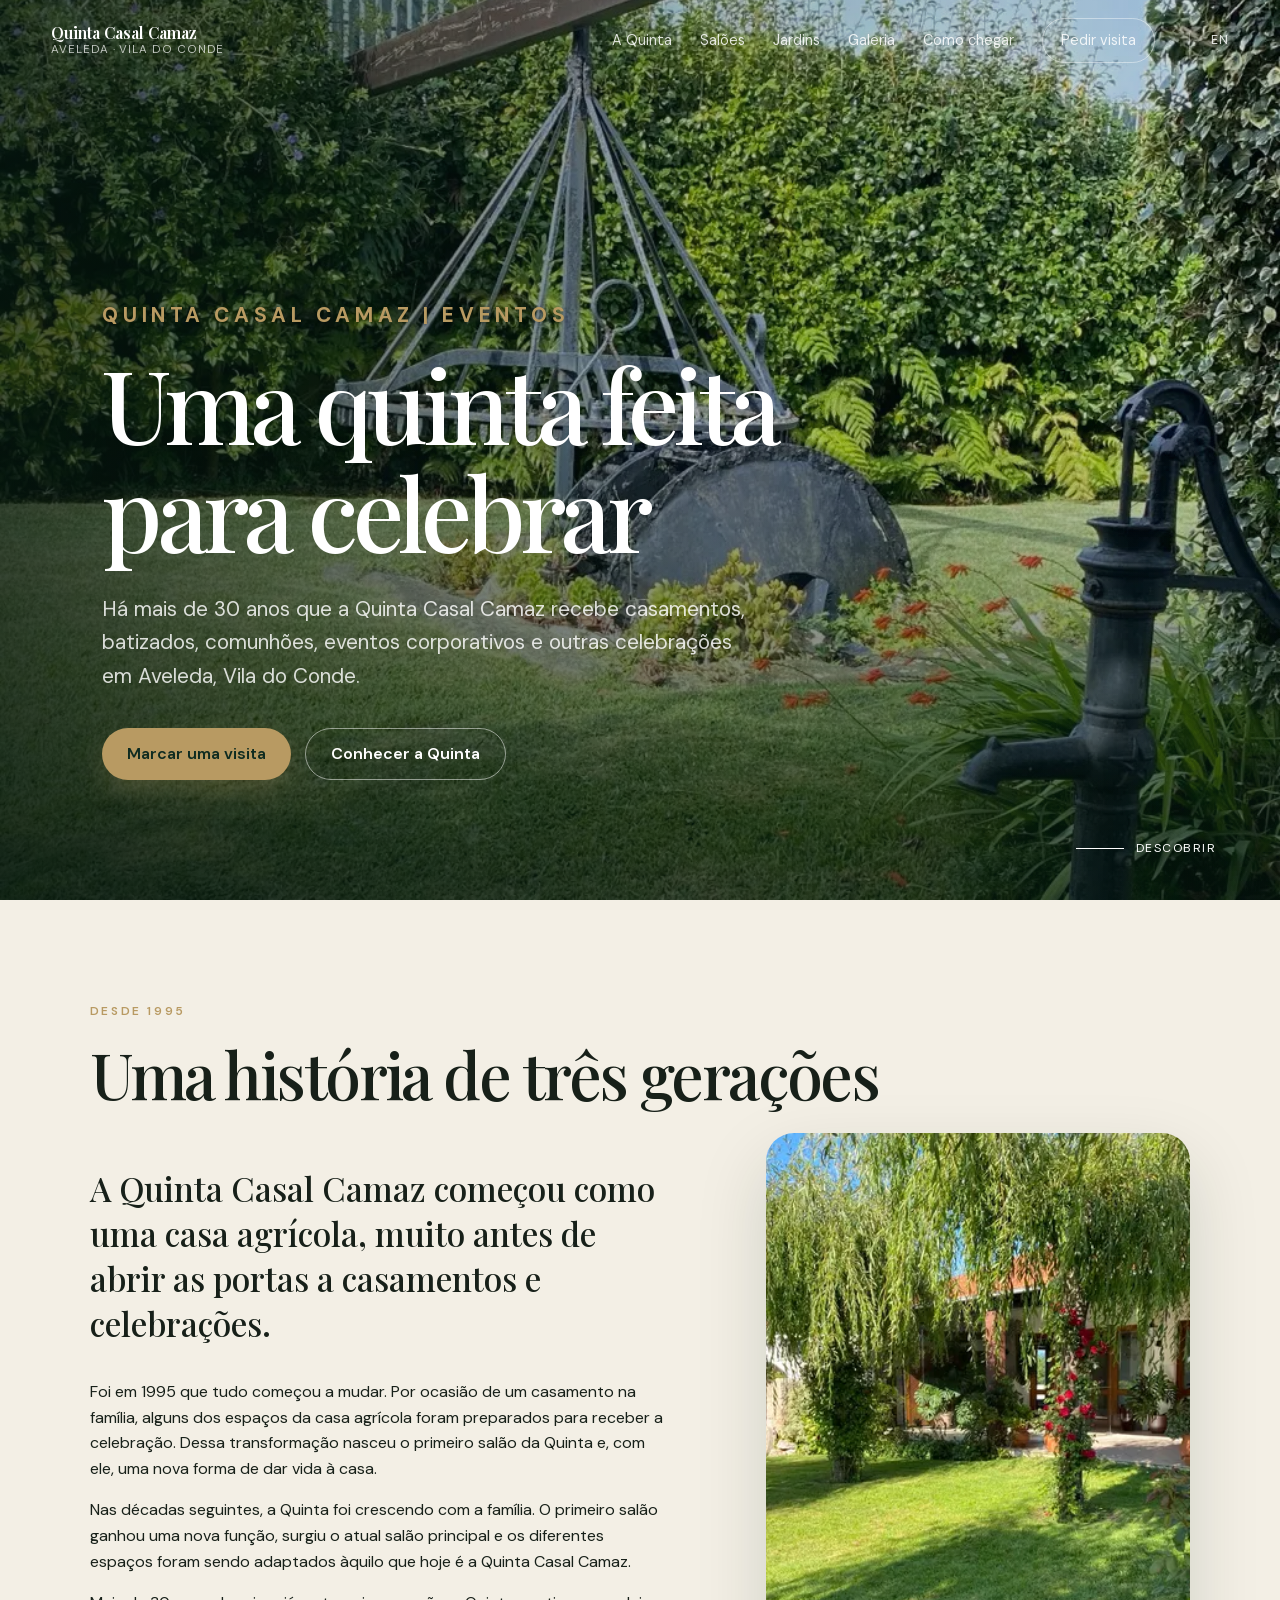
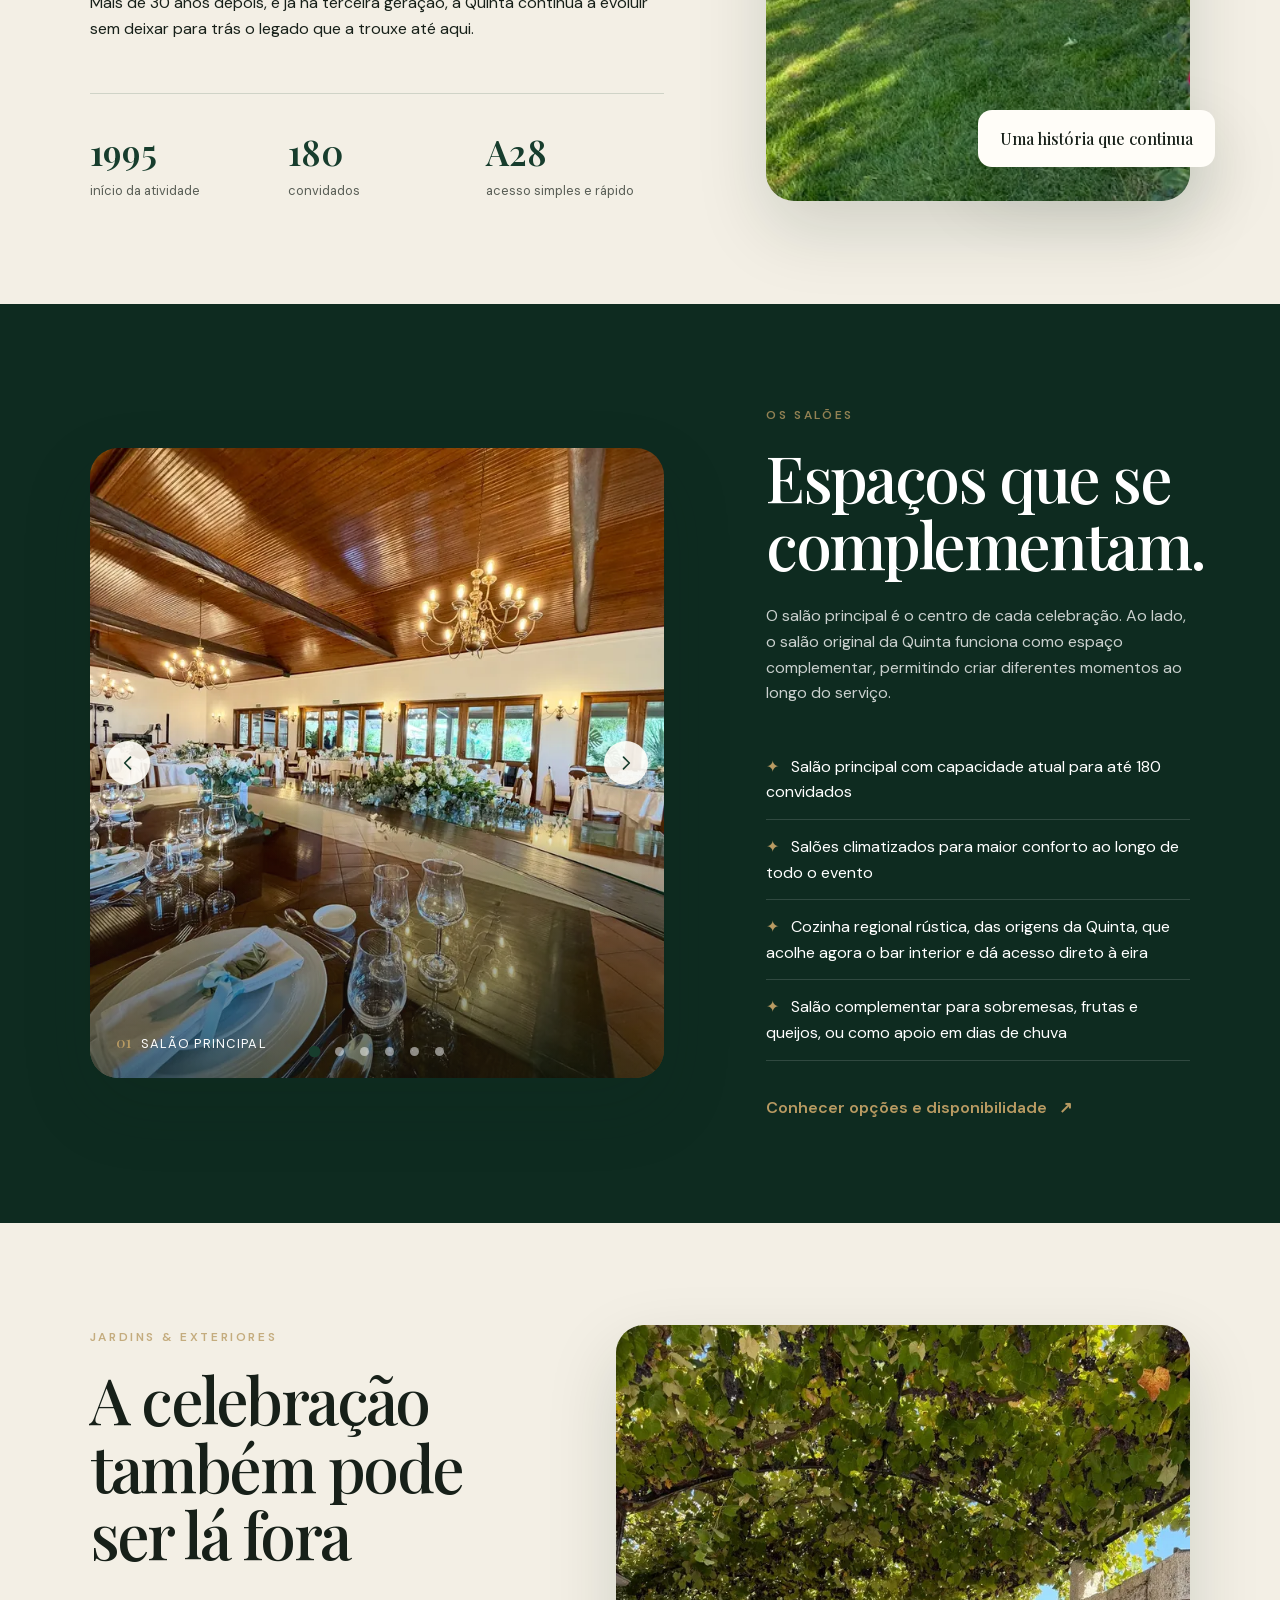
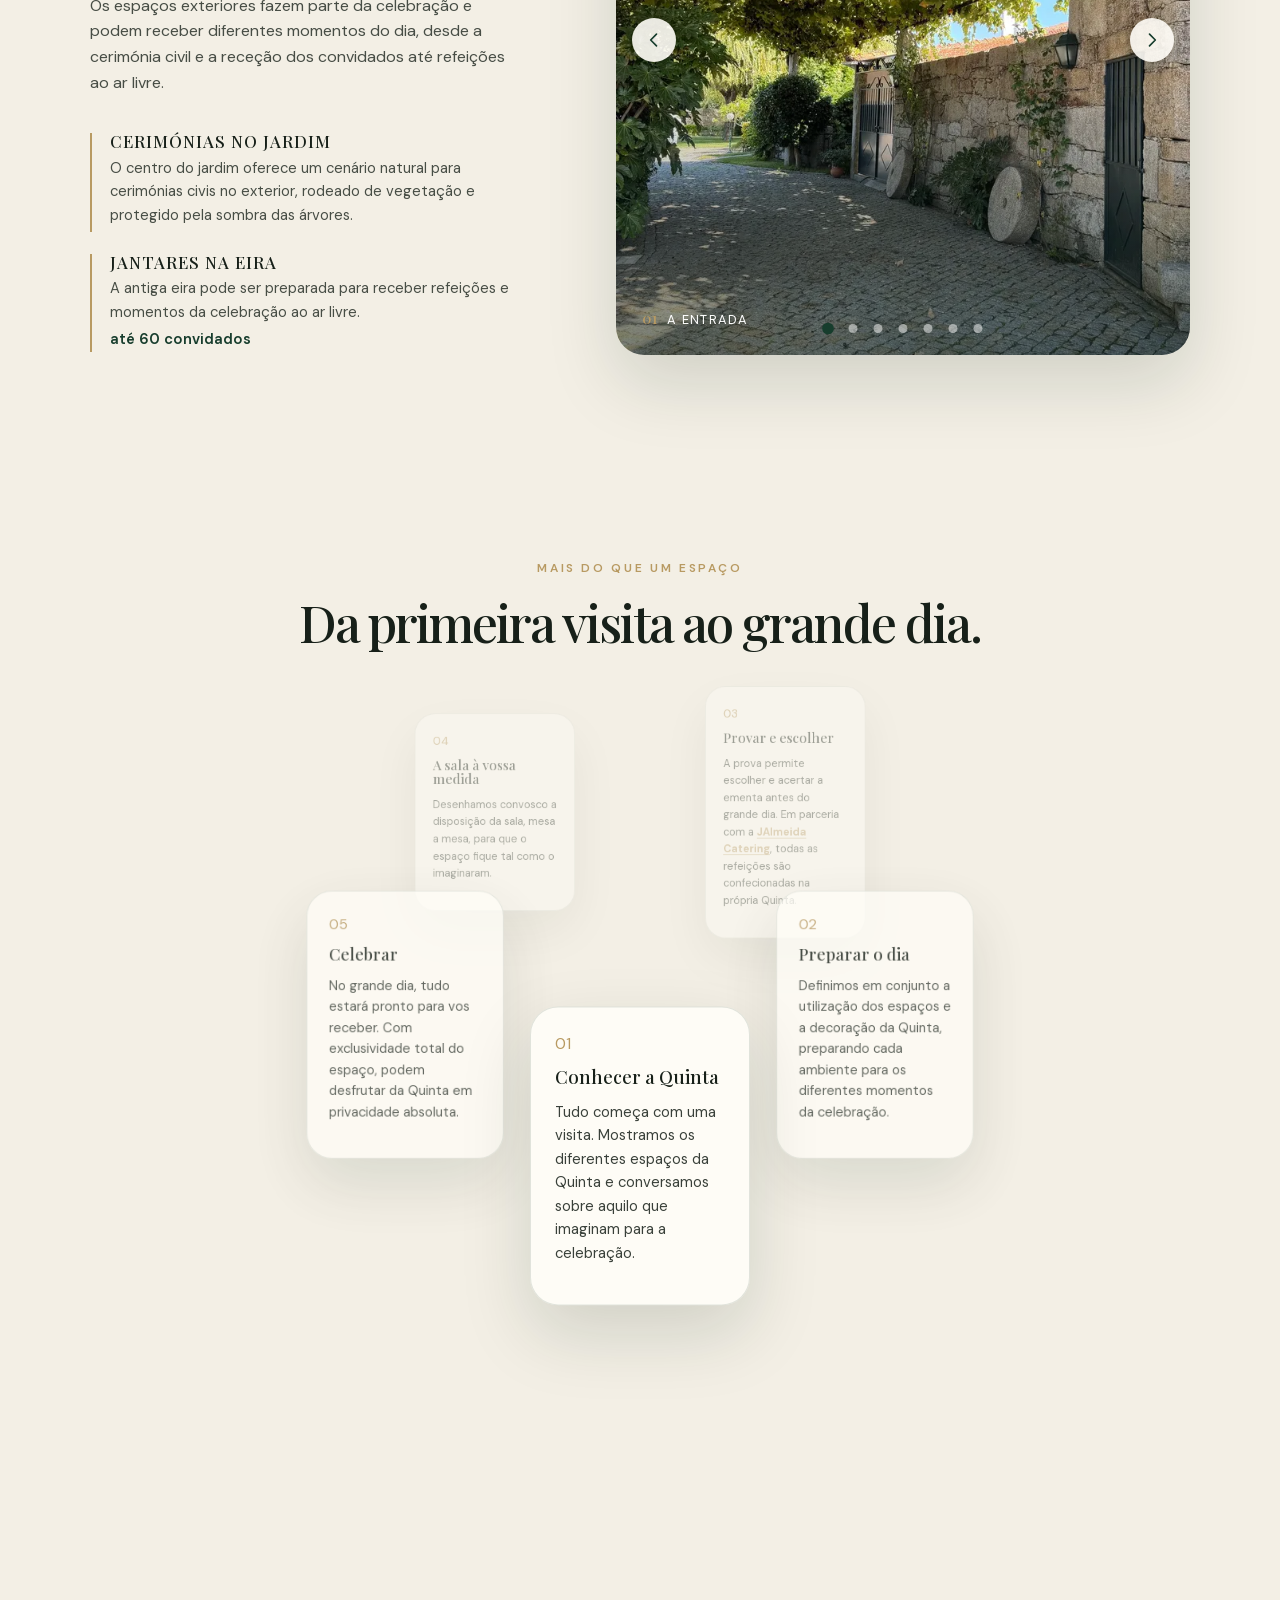
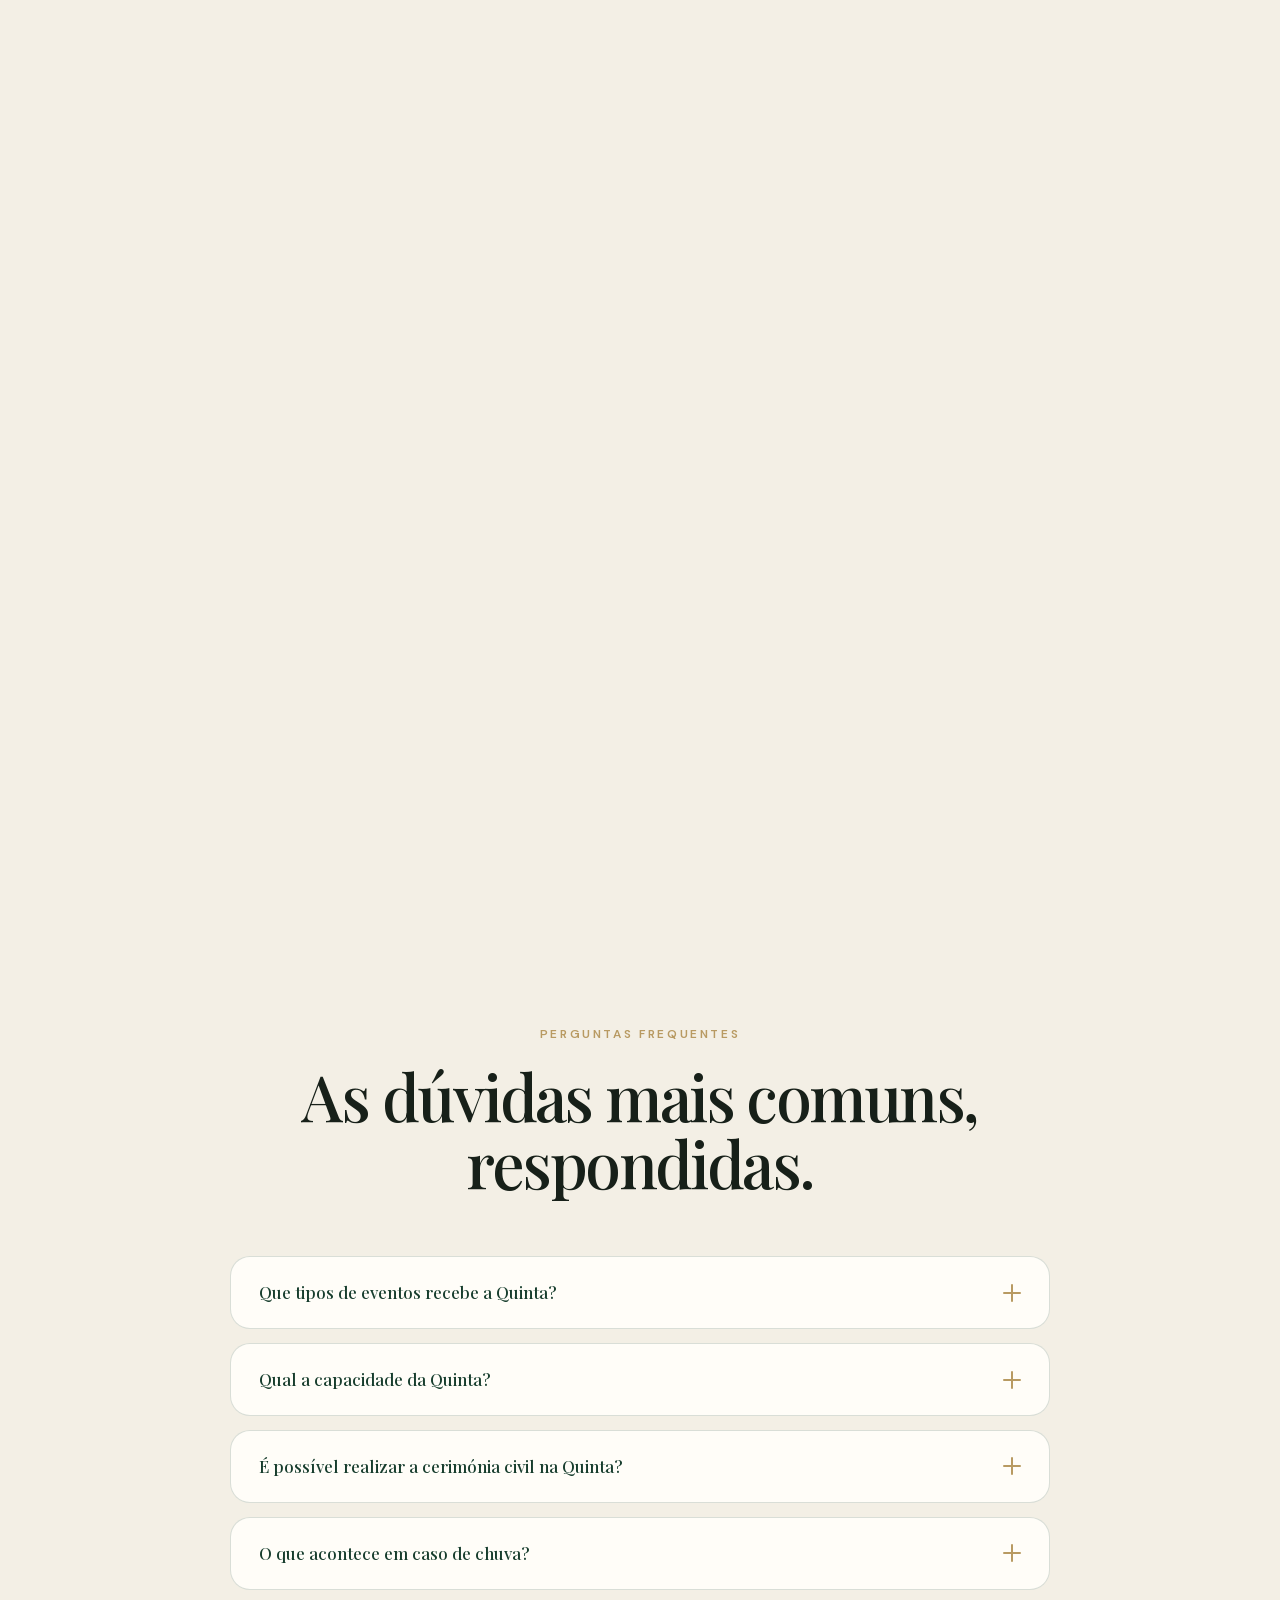
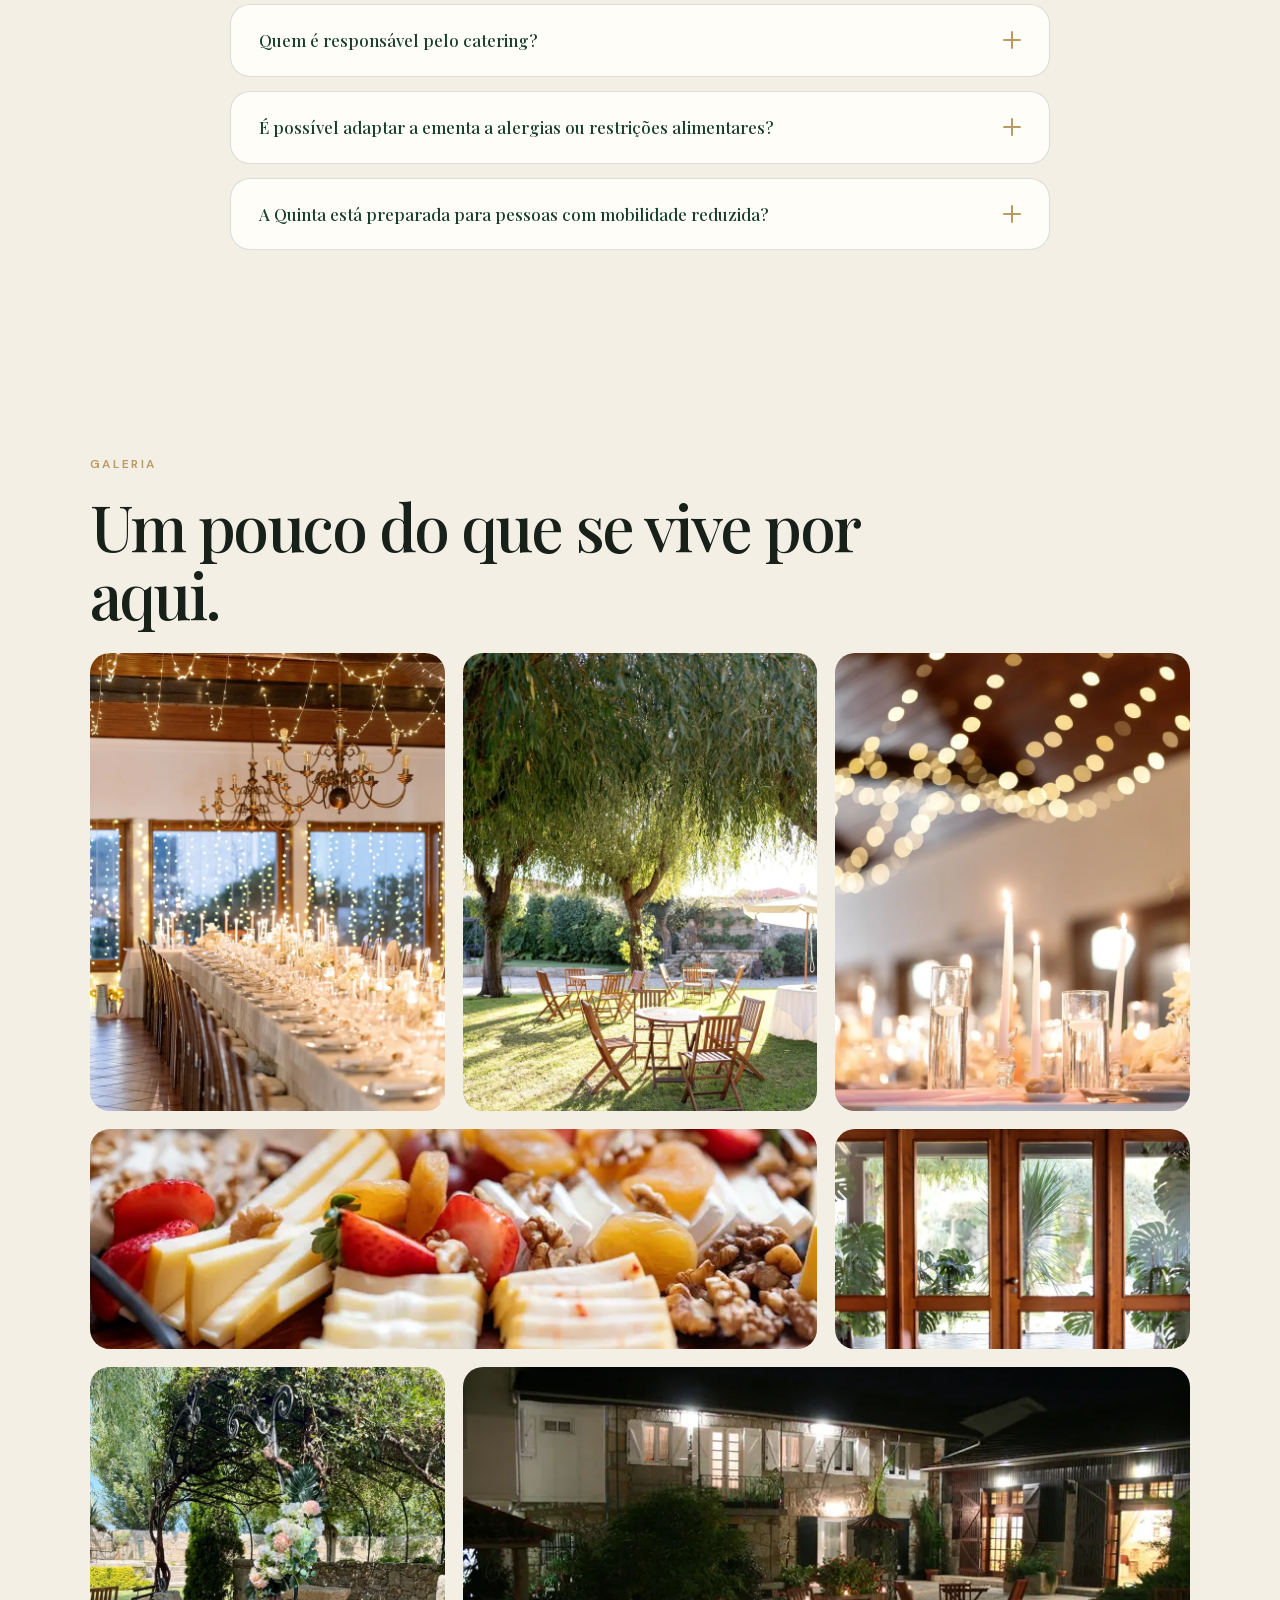
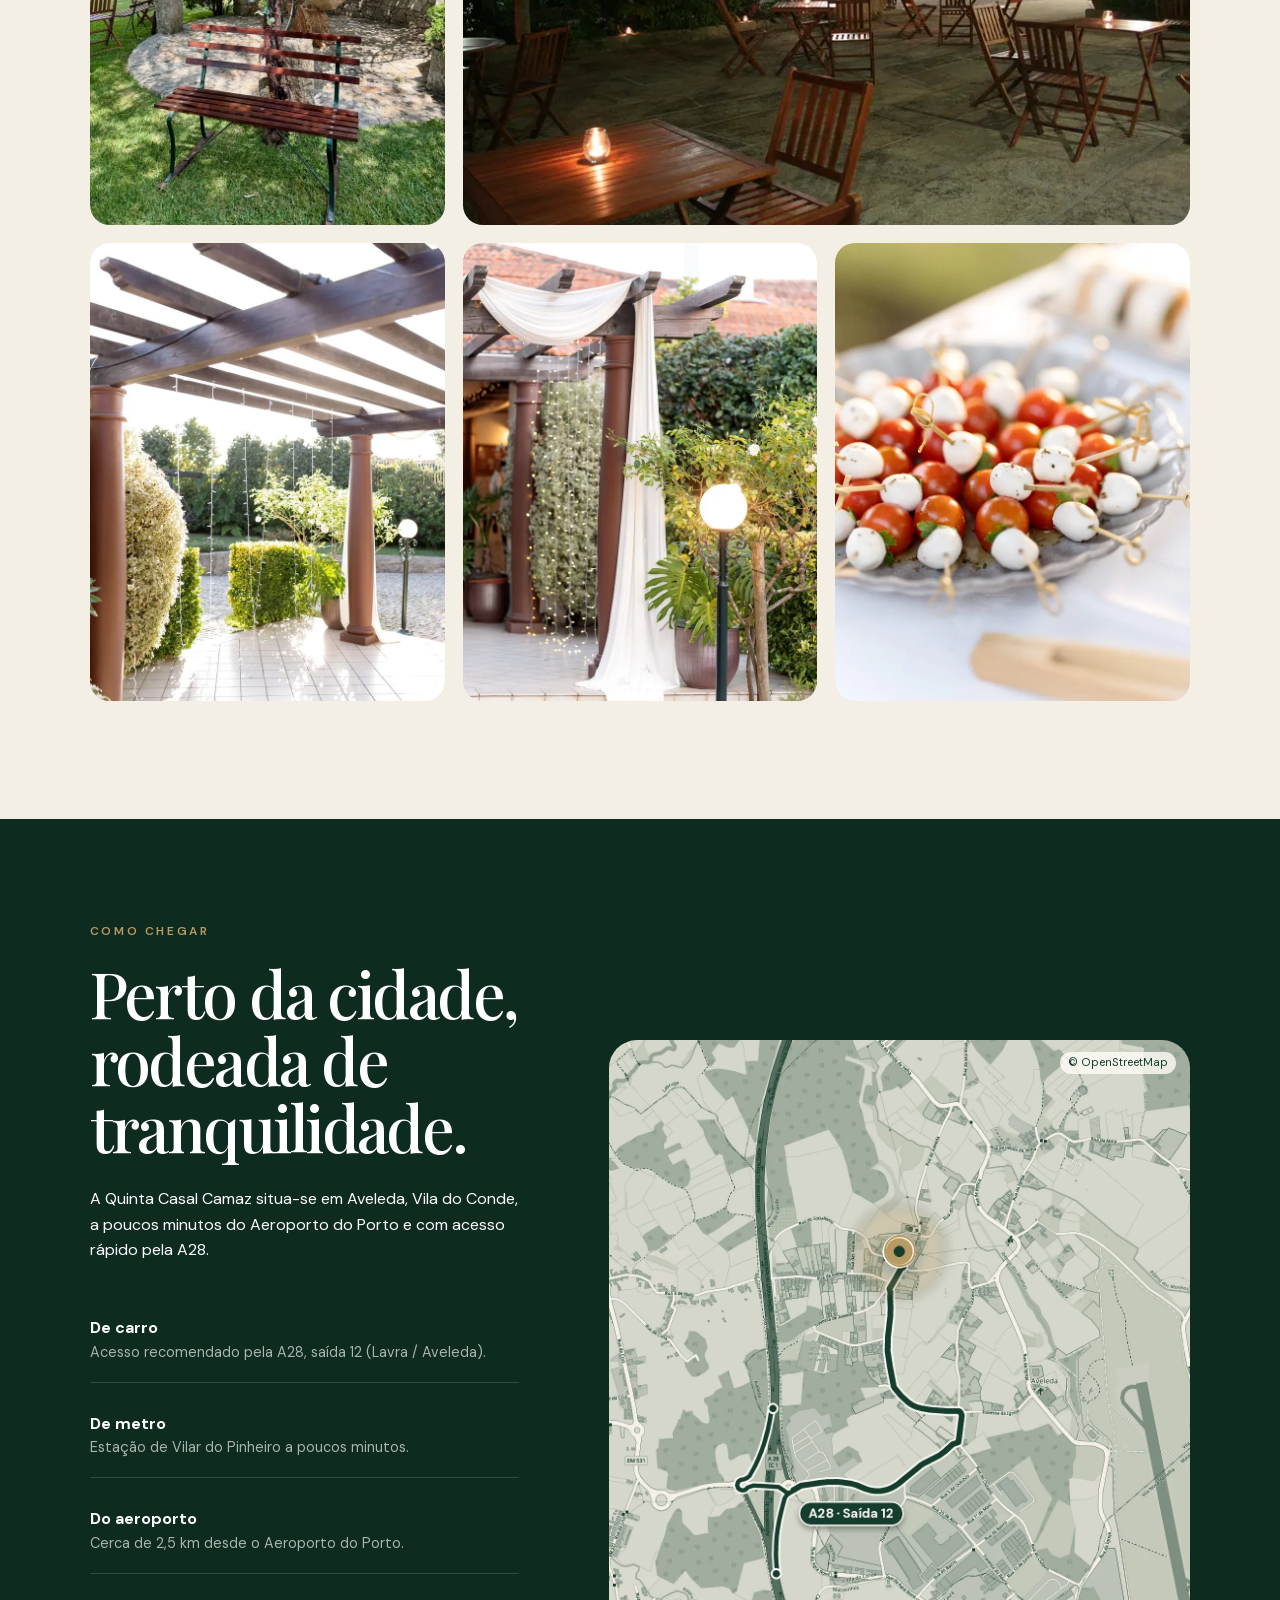
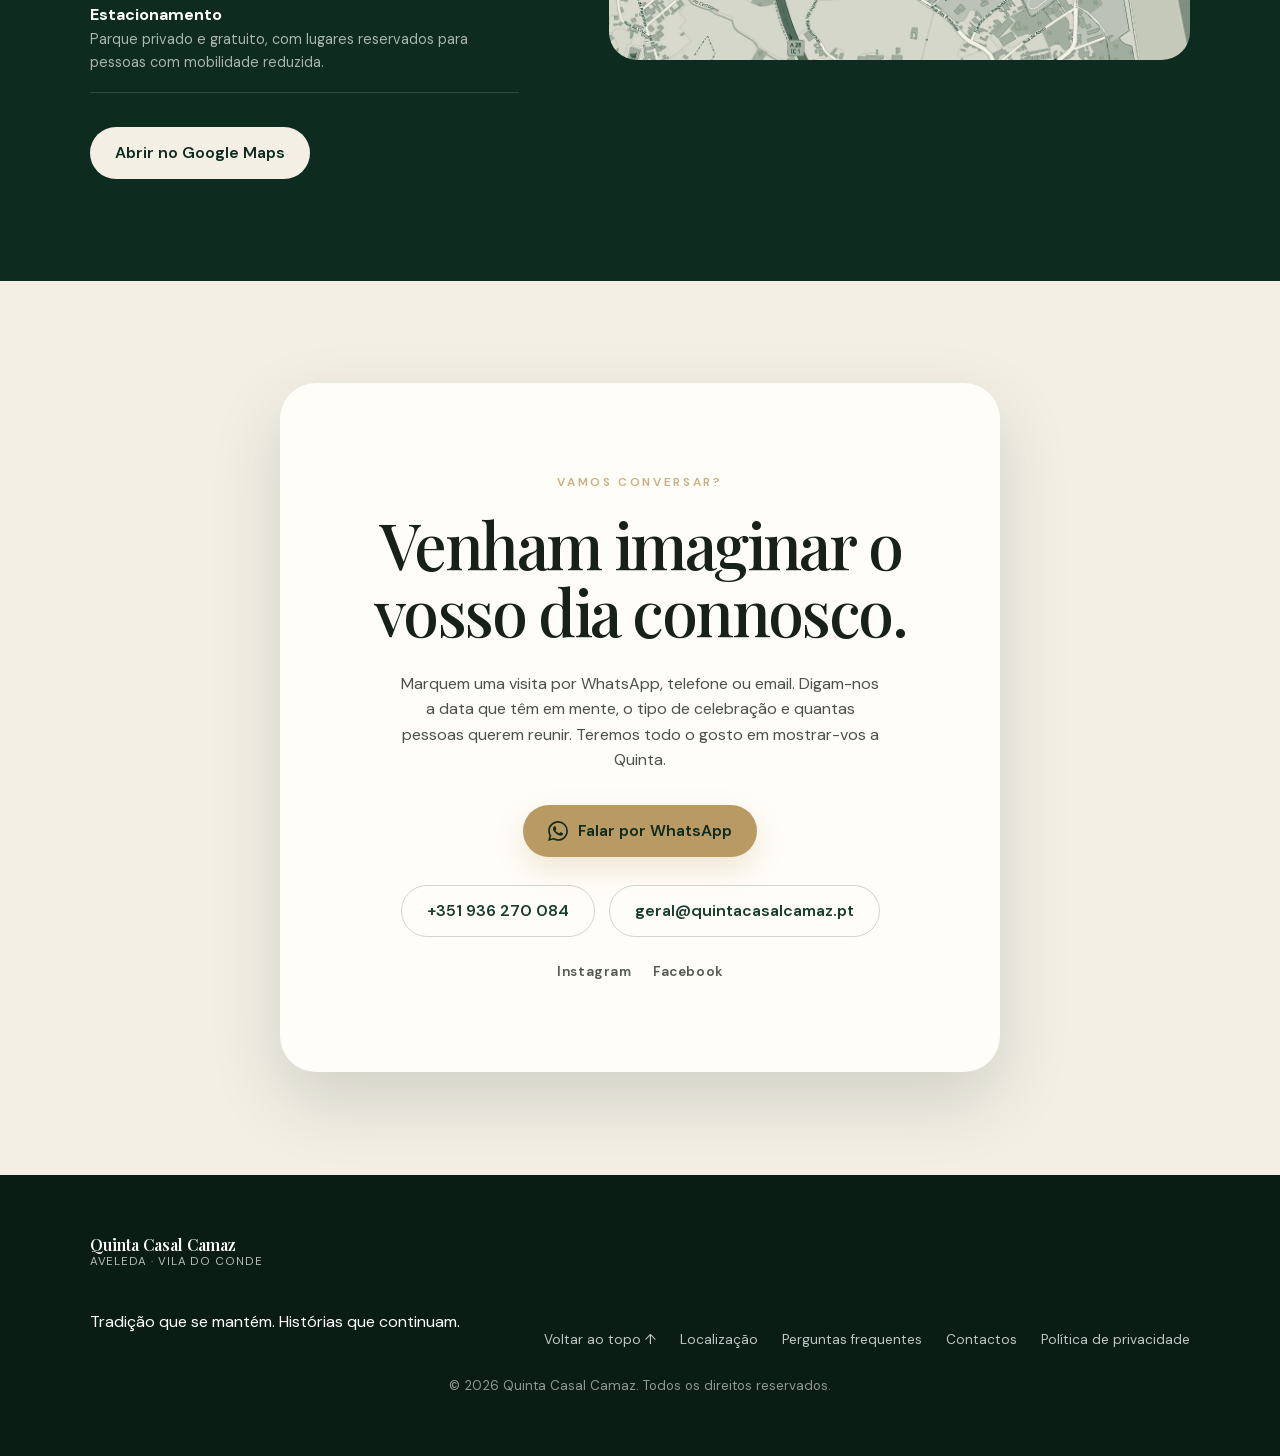
==== commit 30fe1af2: "feat: lighter images, smoother mobile cards and a branded 404 page - Serve 720/1080px WebP variants " ====
--- a/index.html
+++ b/index.html
@@ -29,28 +29,28 @@
 			property="og:description"
 			content="Quinta para casamentos, batizados, comunhões e eventos corporativos em Aveleda, Vila do Conde, junto ao Porto. A receber celebrações desde 1995."
 		/>
-		<meta property="og:image" content="https://quintacasalcamaz.pt/assets/gardens/garden_02.jpeg" />
-		<meta property="og:image:width" content="1800" />
-		<meta property="og:image:height" content="1350" />
-		<meta property="og:image:alt" content="Detalhe exterior da Quinta Casal Camaz" />
+		<meta property="og:image" content="https://quintacasalcamaz.pt/assets/gardens/engenho-og.jpg" />
+		<meta property="og:image:width" content="1200" />
+		<meta property="og:image:height" content="630" />
+		<meta property="og:image:alt" content="Antigo engenho no jardim da Quinta Casal Camaz" />
 		<meta name="twitter:card" content="summary_large_image" />
 		<meta name="twitter:title" content="Quinta Casal Camaz | Casamentos e Eventos em Aveleda, Vila do Conde" />
 		<meta
 			name="twitter:description"
 			content="Quinta para casamentos, batizados, comunhões e eventos corporativos em Aveleda, Vila do Conde, junto ao Porto."
 		/>
-		<meta name="twitter:image" content="https://quintacasalcamaz.pt/assets/gardens/garden_02.jpeg" />
+		<meta name="twitter:image" content="https://quintacasalcamaz.pt/assets/gardens/engenho-og.jpg" />
 
 		<link rel="preload" href="assets/fonts/playfair-display-latin.woff2" as="font" type="font/woff2" crossorigin />
 		<link rel="preload" href="assets/fonts/dm-sans-latin.woff2" as="font" type="font/woff2" crossorigin />
-		<link rel="stylesheet" href="styles.css?v=20261015f" />
+		<link rel="stylesheet" href="styles.css?v=20261015m" />
 		<script type="application/ld+json">
 			{
 				"@context": "https://schema.org",
 				"@type": "EventVenue",
 				"name": "Quinta Casal Camaz",
 				"url": "https://quintacasalcamaz.pt/",
-				"image": "https://quintacasalcamaz.pt/assets/gardens/garden_02.jpeg",
+				"image": "https://quintacasalcamaz.pt/assets/gardens/engenho.jpeg",
 				"description": "Quinta para casamentos, batizados, comunhões e eventos corporativos em Aveleda, Vila do Conde, junto ao Porto. A receber celebrações desde 1995.",
 				"telephone": "+351936270084",
 				"email": "geral@quintacasalcamaz.pt",
@@ -208,7 +208,8 @@
 		<main>
 			<section class="hero panel" aria-labelledby="hero-title">
 				<picture>
-					<source srcset="assets/gardens/engenho.webp" type="image/webp" />
+					<source media="(max-width: 680px) and (orientation: portrait)" srcset="assets/gardens/engenho-mobile.webp" type="image/webp" />
+					<source srcset="assets/gardens/engenho-720.webp 720w, assets/gardens/engenho-1080.webp 1080w, assets/gardens/engenho.webp 1800w" sizes="100vw" type="image/webp" />
 					<img
 						src="assets/gardens/engenho.jpeg"
 						width="1800"
@@ -272,7 +273,7 @@
 					</div>
 					<figure class="portrait-card reveal">
 						<picture>
-							<source srcset="assets/gardens/garden_02.webp" type="image/webp" />
+							<source srcset="assets/gardens/garden_02-720.webp 720w, assets/gardens/garden_02-1080.webp 1080w, assets/gardens/garden_02.webp 1800w" sizes="(max-width: 980px) calc(100vw - 44px), 34vw" type="image/webp" />
 							<img src="assets/gardens/garden_02.jpeg" alt="Detalhe exterior da Quinta Casal Camaz" loading="lazy" />
 						</picture>
 						<figcaption>Uma história que continua</figcaption>
@@ -284,7 +285,7 @@
 				<div class="feature-visual image-carousel reveal" data-carousel>
 					<div class="carousel-track">
 						<picture>
-							<source srcset="assets/hall/hall_06.webp" type="image/webp" />
+							<source srcset="assets/hall/hall_06-720.webp 720w, assets/hall/hall_06-1080.webp 1080w, assets/hall/hall_06.webp 1350w" sizes="(max-width: 980px) calc(100vw - 44px), 45vw" type="image/webp" />
 							<img
 								src="assets/hall/hall_06.jpg"
 								width="1350"
@@ -296,7 +297,7 @@
 							/>
 						</picture>
 						<picture>
-							<source srcset="assets/hall/hall_03.webp" type="image/webp" />
+							<source srcset="assets/hall/hall_03-720.webp 720w, assets/hall/hall_03-1080.webp 1080w, assets/hall/hall_03.webp 1350w" sizes="(max-width: 980px) calc(100vw - 44px), 45vw" type="image/webp" />
 							<img
 								src="assets/hall/hall_03.jpg"
 								width="1350"
@@ -307,7 +308,7 @@
 							/>
 						</picture>
 						<picture>
-							<source srcset="assets/regional_kitchen/regional_kitchen_01.webp" type="image/webp" />
+							<source srcset="assets/regional_kitchen/regional_kitchen_01-720.webp 720w, assets/regional_kitchen/regional_kitchen_01-1080.webp 1080w, assets/regional_kitchen/regional_kitchen_01.webp 1350w" sizes="(max-width: 980px) calc(100vw - 44px), 45vw" type="image/webp" />
 							<img
 								src="assets/regional_kitchen/regional_kitchen_01.JPG"
 								width="1350"
@@ -318,7 +319,7 @@
 							/>
 						</picture>
 						<picture>
-							<source srcset="assets/regional_kitchen/regional_kitchen_02.webp" type="image/webp" />
+							<source srcset="assets/regional_kitchen/regional_kitchen_02-720.webp 720w, assets/regional_kitchen/regional_kitchen_02-1080.webp 1080w, assets/regional_kitchen/regional_kitchen_02.webp 1350w" sizes="(max-width: 980px) calc(100vw - 44px), 45vw" type="image/webp" />
 							<img
 								src="assets/regional_kitchen/regional_kitchen_02.jpg"
 								width="1350"
@@ -329,7 +330,7 @@
 							/>
 						</picture>
 						<picture>
-							<source srcset="assets/regional_kitchen/inside_bar_01.webp" type="image/webp" />
+							<source srcset="assets/regional_kitchen/inside_bar_01-720.webp 720w, assets/regional_kitchen/inside_bar_01-1080.webp 1080w, assets/regional_kitchen/inside_bar_01.webp 1350w" sizes="(max-width: 980px) calc(100vw - 44px), 45vw" type="image/webp" />
 							<img
 								src="assets/regional_kitchen/inside_bar_01.JPG"
 								width="1350"
@@ -340,7 +341,7 @@
 							/>
 						</picture>
 						<picture>
-							<source srcset="assets/hall/small_hall_04.webp" type="image/webp" />
+							<source srcset="assets/hall/small_hall_04-720.webp 720w, assets/hall/small_hall_04-1080.webp 1080w, assets/hall/small_hall_04.webp 1800w" sizes="(max-width: 980px) 170vw, 60vw" type="image/webp" />
 							<img
 								src="assets/hall/small_hall_04.jpg"
 								width="1800"
@@ -390,7 +391,7 @@
 				<div class="feature-visual image-carousel reveal" data-carousel>
 					<div class="carousel-track">
 						<picture>
-							<source srcset="assets/gardens/vineyard_02.webp" type="image/webp" />
+							<source srcset="assets/gardens/vineyard_02-720.webp 720w, assets/gardens/vineyard_02-1080.webp 1080w, assets/gardens/vineyard_02.webp 1350w" sizes="(max-width: 980px) calc(100vw - 44px), 45vw" type="image/webp" />
 							<img
 								src="assets/gardens/vineyard_02.jpg"
 								width="1350"
@@ -402,7 +403,7 @@
 							/>
 						</picture>
 						<picture>
-							<source srcset="assets/gardens/garden_06.webp" type="image/webp" />
+							<source srcset="assets/gardens/garden_06-720.webp 720w, assets/gardens/garden_06-1080.webp 1080w, assets/gardens/garden_06.webp 1350w" sizes="(max-width: 980px) calc(100vw - 44px), 45vw" type="image/webp" />
 							<img
 								src="assets/gardens/garden_06.jpg"
 								width="1350"
@@ -413,7 +414,7 @@
 							/>
 						</picture>
 						<picture>
-							<source srcset="assets/gardens/garden_01.webp" type="image/webp" />
+							<source srcset="assets/gardens/garden_01-720.webp 720w, assets/gardens/garden_01-1080.webp 1080w, assets/gardens/garden_01.webp 1350w" sizes="(max-width: 980px) calc(100vw - 44px), 45vw" type="image/webp" />
 							<img
 								src="assets/gardens/garden_01.JPG"
 								width="1350"
@@ -424,7 +425,7 @@
 							/>
 						</picture>
 						<picture>
-							<source srcset="assets/gardens/waterfall_01.webp" type="image/webp" />
+							<source srcset="assets/gardens/waterfall_01-720.webp 720w, assets/gardens/waterfall_01-1080.webp 1080w, assets/gardens/waterfall_01.webp 1350w" sizes="(max-width: 980px) calc(100vw - 44px), 45vw" type="image/webp" />
 							<img
 								src="assets/gardens/waterfall_01.jpg"
 								width="1350"
@@ -435,7 +436,7 @@
 							/>
 						</picture>
 						<picture>
-							<source srcset="assets/gardens/garden_07.webp" type="image/webp" />
+							<source srcset="assets/gardens/garden_07-720.webp 720w, assets/gardens/garden_07-1080.webp 1080w, assets/gardens/garden_07.webp 1350w" sizes="(max-width: 980px) calc(100vw - 44px), 45vw" type="image/webp" />
 							<img
 								src="assets/gardens/garden_07.jpg"
 								width="1350"
@@ -446,7 +447,7 @@
 							/>
 						</picture>
 						<picture>
-							<source srcset="assets/eira/eira_01.webp" type="image/webp" />
+							<source srcset="assets/eira/eira_01-720.webp 720w, assets/eira/eira_01-1080.webp 1080w, assets/eira/eira_01.webp 1800w" sizes="(max-width: 980px) 170vw, 60vw" type="image/webp" />
 							<img
 								src="assets/eira/eira_01.jpeg"
 								width="1800"
@@ -457,7 +458,7 @@
 							/>
 						</picture>
 						<picture>
-							<source srcset="assets/eira/eira_02.webp" type="image/webp" />
+							<source srcset="assets/eira/eira_02-720.webp 720w, assets/eira/eira_02-1080.webp 1080w, assets/eira/eira_02.webp 1800w" sizes="(max-width: 980px) 170vw, 60vw" type="image/webp" />
 							<img
 								src="assets/eira/eira_02.JPG"
 								width="1800"
@@ -643,63 +644,63 @@
 					<h2>Um pouco do que se vive por aqui.</h2>
 				</div>
 				<div class="gallery-grid">
-					<button class="gallery-item tall reveal" data-image="assets/gallery/doubs_salao_noite.jpg" data-credit="doubs" data-credit-url="https://www.doubs.pt">
-						<picture>
-							<source srcset="assets/gallery/doubs_salao_noite.webp" type="image/webp" />
+					<button class="gallery-item tall reveal" data-image="assets/gallery/doubs_salao_noite.webp" data-credit="doubs" data-credit-url="https://www.doubs.pt">
+						<picture>
+							<source srcset="assets/gallery/doubs_salao_noite-720.webp 720w, assets/gallery/doubs_salao_noite-1080.webp 1080w, assets/gallery/doubs_salao_noite.webp 1200w" sizes="(max-width: 680px) calc(100vw - 44px), 29vw" type="image/webp" />
 							<img src="assets/gallery/doubs_salao_noite.jpg" width="1200" height="1800" alt="Salão principal ao anoitecer, com uma mesa imperial iluminada por velas e luzes suspensas" loading="lazy" />
 						</picture>
 					</button>
-					<button class="gallery-item tall reveal" data-image="assets/gallery/doubs_jardim_salgueiros.jpg" data-credit="doubs" data-credit-url="https://www.doubs.pt">
-						<picture>
-							<source srcset="assets/gallery/doubs_jardim_salgueiros.webp" type="image/webp" />
+					<button class="gallery-item tall reveal" data-image="assets/gallery/doubs_jardim_salgueiros.webp" data-credit="doubs" data-credit-url="https://www.doubs.pt">
+						<picture>
+							<source srcset="assets/gallery/doubs_jardim_salgueiros-720.webp 720w, assets/gallery/doubs_jardim_salgueiros-1080.webp 1080w, assets/gallery/doubs_jardim_salgueiros.webp 1200w" sizes="(max-width: 680px) calc(100vw - 44px), 29vw" type="image/webp" />
 							<img src="assets/gallery/doubs_jardim_salgueiros.jpg" width="1200" height="1800" alt="Mesas e cadeiras de madeira no jardim, à sombra dos salgueiros" loading="lazy" />
 						</picture>
 					</button>
-					<button class="gallery-item tall reveal" data-image="assets/gallery/doubs_velas.jpg" data-credit="doubs" data-credit-url="https://www.doubs.pt">
-						<picture>
-							<source srcset="assets/gallery/doubs_velas.webp" type="image/webp" />
+					<button class="gallery-item tall reveal" data-image="assets/gallery/doubs_velas.webp" data-credit="doubs" data-credit-url="https://www.doubs.pt">
+						<picture>
+							<source srcset="assets/gallery/doubs_velas-720.webp 720w, assets/gallery/doubs_velas-1080.webp 1080w, assets/gallery/doubs_velas.webp 1200w" sizes="(max-width: 680px) calc(100vw - 44px), 29vw" type="image/webp" />
 							<img src="assets/gallery/doubs_velas.jpg" width="1200" height="1800" alt="Velas acesas sobre a mesa, com as luzes do teto desfocadas ao fundo" loading="lazy" />
 						</picture>
 					</button>
-					<button class="gallery-item wide reveal" data-image="assets/gallery/doubs_queijos.jpg" data-credit="doubs" data-credit-url="https://www.doubs.pt">
-						<picture>
-							<source srcset="assets/gallery/doubs_queijos.webp" type="image/webp" />
+					<button class="gallery-item wide reveal" data-image="assets/gallery/doubs_queijos.webp" data-credit="doubs" data-credit-url="https://www.doubs.pt">
+						<picture>
+							<source srcset="assets/gallery/doubs_queijos-720.webp 720w, assets/gallery/doubs_queijos-1080.webp 1080w, assets/gallery/doubs_queijos.webp 1800w" sizes="(max-width: 680px) calc(100vw - 44px), 57vw" type="image/webp" />
 							<img src="assets/gallery/doubs_queijos.jpg" width="1800" height="1200" alt="Tábua de queijos com fruta fresca e frutos secos" loading="lazy" />
 						</picture>
 					</button>
-					<button class="gallery-item reveal" data-image="assets/gallery/doubs_janelas.jpg" data-credit="doubs" data-credit-url="https://www.doubs.pt">
-						<picture>
-							<source srcset="assets/gallery/doubs_janelas.webp" type="image/webp" />
+					<button class="gallery-item reveal" data-image="assets/gallery/doubs_janelas.webp" data-credit="doubs" data-credit-url="https://www.doubs.pt">
+						<picture>
+							<source srcset="assets/gallery/doubs_janelas-720.webp 720w, assets/gallery/doubs_janelas-1080.webp 1080w, assets/gallery/doubs_janelas.webp 1800w" sizes="(max-width: 680px) calc(100vw - 44px), 29vw" type="image/webp" />
 							<img src="assets/gallery/doubs_janelas.jpg" width="1800" height="1200" alt="Portas envidraçadas em madeira, com plantas e o jardim lá fora" loading="lazy" />
 						</picture>
 					</button>
-					<button class="gallery-item tall reveal" data-image="assets/gardens/garden_04.jpg">
-						<picture>
-							<source srcset="assets/gardens/garden_04.webp" type="image/webp" />
+					<button class="gallery-item tall reveal" data-image="assets/gardens/garden_04.webp">
+						<picture>
+							<source srcset="assets/gardens/garden_04-720.webp 720w, assets/gardens/garden_04-1080.webp 1080w, assets/gardens/garden_04.webp 1350w" sizes="(max-width: 680px) calc(100vw - 44px), 29vw" type="image/webp" />
 							<img src="assets/gardens/garden_04.jpg" width="1350" height="1800" alt="Jardim exterior" loading="lazy" />
 						</picture>
 					</button>
-					<button class="gallery-item wide tall reveal" data-image="assets/eira/eira_03.JPG">
-						<picture>
-							<source srcset="assets/eira/eira_03.webp" type="image/webp" />
+					<button class="gallery-item wide tall reveal" data-image="assets/eira/eira_03.webp">
+						<picture>
+							<source srcset="assets/eira/eira_03-720.webp 720w, assets/eira/eira_03-1080.webp 1080w, assets/eira/eira_03.webp 1800w" sizes="(max-width: 680px) calc(100vw - 44px), 57vw" type="image/webp" />
 							<img src="assets/eira/eira_03.JPG" width="1800" height="1200" alt="Eira da Quinta de noite com iluminação" loading="lazy" />
 						</picture>
 					</button>
-					<button class="gallery-item tall reveal" data-image="assets/gallery/doubs_pergola.jpg" data-credit="doubs" data-credit-url="https://www.doubs.pt">
-						<picture>
-							<source srcset="assets/gallery/doubs_pergola.webp" type="image/webp" />
+					<button class="gallery-item tall reveal" data-image="assets/gallery/doubs_pergola.webp" data-credit="doubs" data-credit-url="https://www.doubs.pt">
+						<picture>
+							<source srcset="assets/gallery/doubs_pergola-720.webp 720w, assets/gallery/doubs_pergola-1080.webp 1080w, assets/gallery/doubs_pergola.webp 1200w" sizes="(max-width: 680px) calc(100vw - 44px), 29vw" type="image/webp" />
 							<img src="assets/gallery/doubs_pergola.jpg" width="1200" height="1800" alt="Pérgola de madeira com vista para o jardim" loading="lazy" />
 						</picture>
 					</button>
-					<button class="gallery-item tall reveal" data-image="assets/gallery/doubs_cerimonia.jpg" data-credit="doubs" data-credit-url="https://www.doubs.pt">
-						<picture>
-							<source srcset="assets/gallery/doubs_cerimonia.webp" type="image/webp" />
+					<button class="gallery-item tall reveal" data-image="assets/gallery/doubs_cerimonia.webp" data-credit="doubs" data-credit-url="https://www.doubs.pt">
+						<picture>
+							<source srcset="assets/gallery/doubs_cerimonia-720.webp 720w, assets/gallery/doubs_cerimonia-1080.webp 1080w, assets/gallery/doubs_cerimonia.webp 1200w" sizes="(max-width: 680px) calc(100vw - 44px), 29vw" type="image/webp" />
 							<img src="assets/gallery/doubs_cerimonia.jpg" width="1200" height="1800" alt="Pérgola com tecido branco e luzes suspensas, junto ao jardim" loading="lazy" />
 						</picture>
 					</button>
-					<button class="gallery-item tall reveal" data-image="assets/gallery/doubs_aperitivos.jpg" data-credit="doubs" data-credit-url="https://www.doubs.pt">
-						<picture>
-							<source srcset="assets/gallery/doubs_aperitivos.webp" type="image/webp" />
+					<button class="gallery-item tall reveal" data-image="assets/gallery/doubs_aperitivos.webp" data-credit="doubs" data-credit-url="https://www.doubs.pt">
+						<picture>
+							<source srcset="assets/gallery/doubs_aperitivos-720.webp 720w, assets/gallery/doubs_aperitivos-1080.webp 1080w, assets/gallery/doubs_aperitivos.webp 1200w" sizes="(max-width: 680px) calc(100vw - 44px), 29vw" type="image/webp" />
 							<img src="assets/gallery/doubs_aperitivos.jpg" width="1200" height="1800" alt="Espetadas de tomate cherry e mozzarella servidas no jardim" loading="lazy" />
 						</picture>
 					</button>
@@ -759,10 +760,10 @@
 			<section class="contact section" id="contactos">
 				<div class="contact-card reveal">
 					<p class="eyebrow">Vamos conversar?</p>
-					<h2>Venha imaginar o seu dia connosco.</h2>
-					<p>Marque uma visita por WhatsApp, telefone ou email. Diga-nos a data que tem em mente, o tipo de celebração e quantas pessoas quer reunir. Teremos todo o gosto em mostrar-lhe a quinta.</p>
+					<h2>Venham imaginar o vosso dia connosco.</h2>
+					<p>Marquem uma visita por WhatsApp, telefone ou email. Digam-nos a data que têm em mente, o tipo de celebração e quantas pessoas querem reunir. Teremos todo o gosto em mostrar-vos a Quinta.</p>
 					<div class="contact-methods">
-						<a class="button button-primary button-whatsapp" href="https://wa.me/351936270084?text=Ol%C3%A1%21%20Gostaria%20de%20saber%20mais%20sobre%20a%20Quinta%20Casal%20Camaz%20e%20marcar%20uma%20visita." target="_blank" rel="noopener"><svg class="whatsapp-icon" viewBox="0 0 24 24" width="20" height="20" aria-hidden="true" focusable="false"><path fill="currentColor" d="M17.472 14.382c-.297-.149-1.758-.867-2.03-.967-.273-.099-.471-.148-.67.15-.197.297-.767.966-.94 1.164-.173.199-.347.223-.644.075-.297-.15-1.255-.463-2.39-1.475-.883-.788-1.48-1.761-1.653-2.059-.173-.297-.018-.458.13-.606.134-.133.298-.347.446-.52.149-.174.198-.298.298-.497.099-.198.05-.371-.025-.52-.075-.149-.669-1.612-.916-2.207-.242-.579-.487-.5-.669-.51-.173-.008-.371-.01-.57-.01-.198 0-.52.074-.792.372-.272.297-1.04 1.016-1.04 2.479 0 1.462 1.065 2.875 1.213 3.074.149.198 2.096 3.2 5.077 4.487.709.306 1.262.489 1.694.625.712.227 1.36.195 1.871.118.571-.085 1.758-.719 2.006-1.413.248-.694.248-1.289.173-1.413-.074-.124-.272-.198-.57-.347m-5.421 7.403h-.004a9.87 9.87 0 0 1-5.031-1.378l-.361-.214-3.741.982.998-3.648-.235-.374a9.86 9.86 0 0 1-1.51-5.26c.001-5.45 4.436-9.884 9.888-9.884 2.64 0 5.122 1.03 6.988 2.898a9.825 9.825 0 0 1 2.893 6.994c-.003 5.45-4.437 9.884-9.885 9.884m8.413-18.297A11.815 11.815 0 0 0 12.05 0C5.495 0 .16 5.335.157 11.892c0 2.096.547 4.142 1.588 5.945L.057 24l6.305-1.654a11.882 11.882 0 0 0 5.683 1.448h.005c6.554 0 11.89-5.335 11.893-11.893a11.821 11.821 0 0 0-3.48-8.413Z" /></svg>Falar por WhatsApp</a>
+						<a class="button button-primary button-whatsapp" href="https://wa.me/351936270084" target="_blank" rel="noopener"><svg class="whatsapp-icon" viewBox="0 0 24 24" width="20" height="20" aria-hidden="true" focusable="false"><path fill="currentColor" d="M17.472 14.382c-.297-.149-1.758-.867-2.03-.967-.273-.099-.471-.148-.67.15-.197.297-.767.966-.94 1.164-.173.199-.347.223-.644.075-.297-.15-1.255-.463-2.39-1.475-.883-.788-1.48-1.761-1.653-2.059-.173-.297-.018-.458.13-.606.134-.133.298-.347.446-.52.149-.174.198-.298.298-.497.099-.198.05-.371-.025-.52-.075-.149-.669-1.612-.916-2.207-.242-.579-.487-.5-.669-.51-.173-.008-.371-.01-.57-.01-.198 0-.52.074-.792.372-.272.297-1.04 1.016-1.04 2.479 0 1.462 1.065 2.875 1.213 3.074.149.198 2.096 3.2 5.077 4.487.709.306 1.262.489 1.694.625.712.227 1.36.195 1.871.118.571-.085 1.758-.719 2.006-1.413.248-.694.248-1.289.173-1.413-.074-.124-.272-.198-.57-.347m-5.421 7.403h-.004a9.87 9.87 0 0 1-5.031-1.378l-.361-.214-3.741.982.998-3.648-.235-.374a9.86 9.86 0 0 1-1.51-5.26c.001-5.45 4.436-9.884 9.888-9.884 2.64 0 5.122 1.03 6.988 2.898a9.825 9.825 0 0 1 2.893 6.994c-.003 5.45-4.437 9.884-9.885 9.884m8.413-18.297A11.815 11.815 0 0 0 12.05 0C5.495 0 .16 5.335.157 11.892c0 2.096.547 4.142 1.588 5.945L.057 24l6.305-1.654a11.882 11.882 0 0 0 5.683 1.448h.005c6.554 0 11.89-5.335 11.893-11.893a11.821 11.821 0 0 0-3.48-8.413Z" /></svg>Falar por WhatsApp</a>
 						<a class="button button-outline" href="tel:+351936270084">+351 936 270 084</a>
 						<a class="button button-outline" href="mailto:geral@quintacasalcamaz.pt">geral@quintacasalcamaz.pt</a>
 					</div>
@@ -774,7 +775,7 @@
 			</section>
 		</main>
 
-		<a class="whatsapp-float" href="https://wa.me/351936270084?text=Ol%C3%A1%21%20Gostaria%20de%20saber%20mais%20sobre%20a%20Quinta%20Casal%20Camaz%20e%20marcar%20uma%20visita." target="_blank" rel="noopener" aria-label="Falar connosco por WhatsApp"><svg class="whatsapp-icon" viewBox="0 0 24 24" width="26" height="26" aria-hidden="true" focusable="false"><path fill="currentColor" d="M17.472 14.382c-.297-.149-1.758-.867-2.03-.967-.273-.099-.471-.148-.67.15-.197.297-.767.966-.94 1.164-.173.199-.347.223-.644.075-.297-.15-1.255-.463-2.39-1.475-.883-.788-1.48-1.761-1.653-2.059-.173-.297-.018-.458.13-.606.134-.133.298-.347.446-.52.149-.174.198-.298.298-.497.099-.198.05-.371-.025-.52-.075-.149-.669-1.612-.916-2.207-.242-.579-.487-.5-.669-.51-.173-.008-.371-.01-.57-.01-.198 0-.52.074-.792.372-.272.297-1.04 1.016-1.04 2.479 0 1.462 1.065 2.875 1.213 3.074.149.198 2.096 3.2 5.077 4.487.709.306 1.262.489 1.694.625.712.227 1.36.195 1.871.118.571-.085 1.758-.719 2.006-1.413.248-.694.248-1.289.173-1.413-.074-.124-.272-.198-.57-.347m-5.421 7.403h-.004a9.87 9.87 0 0 1-5.031-1.378l-.361-.214-3.741.982.998-3.648-.235-.374a9.86 9.86 0 0 1-1.51-5.26c.001-5.45 4.436-9.884 9.888-9.884 2.64 0 5.122 1.03 6.988 2.898a9.825 9.825 0 0 1 2.893 6.994c-.003 5.45-4.437 9.884-9.885 9.884m8.413-18.297A11.815 11.815 0 0 0 12.05 0C5.495 0 .16 5.335.157 11.892c0 2.096.547 4.142 1.588 5.945L.057 24l6.305-1.654a11.882 11.882 0 0 0 5.683 1.448h.005c6.554 0 11.89-5.335 11.893-11.893a11.821 11.821 0 0 0-3.48-8.413Z" /></svg></a>
+		<a class="whatsapp-float" href="https://wa.me/351936270084" target="_blank" rel="noopener" aria-label="Falar connosco por WhatsApp"><svg class="whatsapp-icon" viewBox="0 0 24 24" width="26" height="26" aria-hidden="true" focusable="false"><path fill="currentColor" d="M17.472 14.382c-.297-.149-1.758-.867-2.03-.967-.273-.099-.471-.148-.67.15-.197.297-.767.966-.94 1.164-.173.199-.347.223-.644.075-.297-.15-1.255-.463-2.39-1.475-.883-.788-1.48-1.761-1.653-2.059-.173-.297-.018-.458.13-.606.134-.133.298-.347.446-.52.149-.174.198-.298.298-.497.099-.198.05-.371-.025-.52-.075-.149-.669-1.612-.916-2.207-.242-.579-.487-.5-.669-.51-.173-.008-.371-.01-.57-.01-.198 0-.52.074-.792.372-.272.297-1.04 1.016-1.04 2.479 0 1.462 1.065 2.875 1.213 3.074.149.198 2.096 3.2 5.077 4.487.709.306 1.262.489 1.694.625.712.227 1.36.195 1.871.118.571-.085 1.758-.719 2.006-1.413.248-.694.248-1.289.173-1.413-.074-.124-.272-.198-.57-.347m-5.421 7.403h-.004a9.87 9.87 0 0 1-5.031-1.378l-.361-.214-3.741.982.998-3.648-.235-.374a9.86 9.86 0 0 1-1.51-5.26c.001-5.45 4.436-9.884 9.888-9.884 2.64 0 5.122 1.03 6.988 2.898a9.825 9.825 0 0 1 2.893 6.994c-.003 5.45-4.437 9.884-9.885 9.884m8.413-18.297A11.815 11.815 0 0 0 12.05 0C5.495 0 .16 5.335.157 11.892c0 2.096.547 4.142 1.588 5.945L.057 24l6.305-1.654a11.882 11.882 0 0 0 5.683 1.448h.005c6.554 0 11.89-5.335 11.893-11.893a11.821 11.821 0 0 0-3.48-8.413Z" /></svg></a>
 
 		<footer>
 			<div class="brand footer-brand">
@@ -805,6 +806,6 @@
 			<img alt="Fotografia ampliada da Quinta Casal Camaz" />
 			<p class="lightbox-credit" hidden>Fotografia: <a class="lightbox-credit-link" target="_blank" rel="noopener"></a></p>
 		</dialog>
-		<script src="script.js?v=20261015f"></script>
+		<script src="script.js?v=20261015m"></script>
 	</body>
 </html>
--- a/styles.css
+++ b/styles.css
@@ -790,9 +790,288 @@
 		width: min(300px, 82vw);
 		min-height: 170px;
 		padding: 24px;
-		background: rgba(255, 253, 248, .96);
+		/* solid, so the card behind never shows through the one in focus */
+		background: #fffdf8;
 		backdrop-filter: none;
-	}
+		/* a smaller blur radius is much cheaper to repaint on five moving layers */
+		box-shadow: 0 10px 24px rgba(16, 40, 29, .12);
+	}
+
+	/* Phones whose browser supports scroll-driven animations (class added by script.js): the browser
+	   moves the cards itself, off the main thread, instead of JS on every scroll frame. The keyframes
+	   below are generated from renderVertical() in script.js, so keep the two in sync. z-index lives in
+	   a separate animation because it can't run on the compositor and would drag the transform along. */
+	.experience.has-carousel {
+		view-timeline: --experience block;
+	}
+
+	.experience-wheel.wheel-css .experience-card {
+		animation-duration: auto;
+		animation-timing-function: linear;
+		animation-fill-mode: both;
+		animation-timeline: --experience;
+		animation-range: contain 0% contain 100%;
+	}
+
+	.experience-wheel.wheel-css .experience-card:nth-child(1) {
+		animation-name: experience-card-1, experience-card-1-z;
+	}
+
+	.experience-wheel.wheel-css .experience-card:nth-child(2) {
+		animation-name: experience-card-2, experience-card-2-z;
+	}
+
+	.experience-wheel.wheel-css .experience-card:nth-child(3) {
+		animation-name: experience-card-3, experience-card-3-z;
+	}
+
+	.experience-wheel.wheel-css .experience-card:nth-child(4) {
+		animation-name: experience-card-4, experience-card-4-z;
+	}
+
+	.experience-wheel.wheel-css .experience-card:nth-child(5) {
+		animation-name: experience-card-5, experience-card-5-z;
+	}
+}
+
+@keyframes experience-card-1 {
+	0% { transform: translate(-50%, -50%) translate(0, 0.0px) scale(1.060); opacity: 1.000; }
+	5% { transform: translate(-50%, -50%) translate(0, -26.0px) scale(1.018); opacity: 0.875; }
+	10% { transform: translate(-50%, -50%) translate(0, -52.0px) scale(0.975); opacity: 0.750; }
+	15% { transform: translate(-50%, -50%) translate(0, -78.0px) scale(0.932); opacity: 0.625; }
+	20% { transform: translate(-50%, -50%) translate(0, -104.0px) scale(0.890); opacity: 0.500; }
+	25% { transform: translate(-50%, -50%) translate(0, -130.0px) scale(0.847); opacity: 0.375; }
+	30% { transform: translate(-50%, -50%) translate(0, -156.0px) scale(0.805); opacity: 0.250; }
+	35% { transform: translate(-50%, -50%) translate(0, -182.0px) scale(0.762); opacity: 0.125; }
+	40% { transform: translate(-50%, -50%) translate(0, -208.0px) scale(0.720); opacity: 0.000; }
+	45% { transform: translate(-50%, -50%) translate(0, -234.0px) scale(0.720); opacity: 0.000; }
+	50% { transform: translate(-50%, -50%) translate(0, -260.0px) scale(0.720); opacity: 0.000; }
+	55% { transform: translate(-50%, -50%) translate(0, -286.0px) scale(0.720); opacity: 0.000; }
+	60% { transform: translate(-50%, -50%) translate(0, -312.0px) scale(0.720); opacity: 0.000; }
+	65% { transform: translate(-50%, -50%) translate(0, -338.0px) scale(0.720); opacity: 0.000; }
+	70% { transform: translate(-50%, -50%) translate(0, -364.0px) scale(0.720); opacity: 0.000; }
+	75% { transform: translate(-50%, -50%) translate(0, -390.0px) scale(0.720); opacity: 0.000; }
+	80% { transform: translate(-50%, -50%) translate(0, -416.0px) scale(0.720); opacity: 0.000; }
+	85% { transform: translate(-50%, -50%) translate(0, -442.0px) scale(0.720); opacity: 0.000; }
+	90% { transform: translate(-50%, -50%) translate(0, -468.0px) scale(0.720); opacity: 0.000; }
+	95% { transform: translate(-50%, -50%) translate(0, -494.0px) scale(0.720); opacity: 0.000; }
+	100% { transform: translate(-50%, -50%) translate(0, -520.0px) scale(0.720); opacity: 0.000; }
+}
+
+@keyframes experience-card-1-z {
+	0% { z-index: 10; }
+	5% { z-index: 9; }
+	10% { z-index: 8; }
+	15% { z-index: 6; }
+	20% { z-index: 5; }
+	25% { z-index: 4; }
+	30% { z-index: 3; }
+	35% { z-index: 1; }
+	40% { z-index: 0; }
+	45% { z-index: 0; }
+	50% { z-index: 0; }
+	55% { z-index: 0; }
+	60% { z-index: 0; }
+	65% { z-index: 0; }
+	70% { z-index: 0; }
+	75% { z-index: 0; }
+	80% { z-index: 0; }
+	85% { z-index: 0; }
+	90% { z-index: 0; }
+	95% { z-index: 0; }
+	100% { z-index: 0; }
+}
+
+@keyframes experience-card-2 {
+	0% { transform: translate(-50%, -50%) translate(0, 130.0px) scale(0.847); opacity: 0.375; }
+	5% { transform: translate(-50%, -50%) translate(0, 104.0px) scale(0.890); opacity: 0.500; }
+	10% { transform: translate(-50%, -50%) translate(0, 78.0px) scale(0.932); opacity: 0.625; }
+	15% { transform: translate(-50%, -50%) translate(0, 52.0px) scale(0.975); opacity: 0.750; }
+	20% { transform: translate(-50%, -50%) translate(0, 26.0px) scale(1.018); opacity: 0.875; }
+	25% { transform: translate(-50%, -50%) translate(0, 0.0px) scale(1.060); opacity: 1.000; }
+	30% { transform: translate(-50%, -50%) translate(0, -26.0px) scale(1.018); opacity: 0.875; }
+	35% { transform: translate(-50%, -50%) translate(0, -52.0px) scale(0.975); opacity: 0.750; }
+	40% { transform: translate(-50%, -50%) translate(0, -78.0px) scale(0.932); opacity: 0.625; }
+	45% { transform: translate(-50%, -50%) translate(0, -104.0px) scale(0.890); opacity: 0.500; }
+	50% { transform: translate(-50%, -50%) translate(0, -130.0px) scale(0.847); opacity: 0.375; }
+	55% { transform: translate(-50%, -50%) translate(0, -156.0px) scale(0.805); opacity: 0.250; }
+	60% { transform: translate(-50%, -50%) translate(0, -182.0px) scale(0.762); opacity: 0.125; }
+	65% { transform: translate(-50%, -50%) translate(0, -208.0px) scale(0.720); opacity: 0.000; }
+	70% { transform: translate(-50%, -50%) translate(0, -234.0px) scale(0.720); opacity: 0.000; }
+	75% { transform: translate(-50%, -50%) translate(0, -260.0px) scale(0.720); opacity: 0.000; }
+	80% { transform: translate(-50%, -50%) translate(0, -286.0px) scale(0.720); opacity: 0.000; }
+	85% { transform: translate(-50%, -50%) translate(0, -312.0px) scale(0.720); opacity: 0.000; }
+	90% { transform: translate(-50%, -50%) translate(0, -338.0px) scale(0.720); opacity: 0.000; }
+	95% { transform: translate(-50%, -50%) translate(0, -364.0px) scale(0.720); opacity: 0.000; }
+	100% { transform: translate(-50%, -50%) translate(0, -390.0px) scale(0.720); opacity: 0.000; }
+}
+
+@keyframes experience-card-2-z {
+	0% { z-index: 4; }
+	5% { z-index: 5; }
+	10% { z-index: 6; }
+	15% { z-index: 8; }
+	20% { z-index: 9; }
+	25% { z-index: 10; }
+	30% { z-index: 9; }
+	35% { z-index: 8; }
+	40% { z-index: 6; }
+	45% { z-index: 5; }
+	50% { z-index: 4; }
+	55% { z-index: 2; }
+	60% { z-index: 1; }
+	65% { z-index: 0; }
+	70% { z-index: 0; }
+	75% { z-index: 0; }
+	80% { z-index: 0; }
+	85% { z-index: 0; }
+	90% { z-index: 0; }
+	95% { z-index: 0; }
+	100% { z-index: 0; }
+}
+
+@keyframes experience-card-3 {
+	0% { transform: translate(-50%, -50%) translate(0, 260.0px) scale(0.720); opacity: 0.000; }
+	5% { transform: translate(-50%, -50%) translate(0, 234.0px) scale(0.720); opacity: 0.000; }
+	10% { transform: translate(-50%, -50%) translate(0, 208.0px) scale(0.720); opacity: 0.000; }
+	15% { transform: translate(-50%, -50%) translate(0, 182.0px) scale(0.762); opacity: 0.125; }
+	20% { transform: translate(-50%, -50%) translate(0, 156.0px) scale(0.805); opacity: 0.250; }
+	25% { transform: translate(-50%, -50%) translate(0, 130.0px) scale(0.847); opacity: 0.375; }
+	30% { transform: translate(-50%, -50%) translate(0, 104.0px) scale(0.890); opacity: 0.500; }
+	35% { transform: translate(-50%, -50%) translate(0, 78.0px) scale(0.932); opacity: 0.625; }
+	40% { transform: translate(-50%, -50%) translate(0, 52.0px) scale(0.975); opacity: 0.750; }
+	45% { transform: translate(-50%, -50%) translate(0, 26.0px) scale(1.018); opacity: 0.875; }
+	50% { transform: translate(-50%, -50%) translate(0, 0.0px) scale(1.060); opacity: 1.000; }
+	55% { transform: translate(-50%, -50%) translate(0, -26.0px) scale(1.018); opacity: 0.875; }
+	60% { transform: translate(-50%, -50%) translate(0, -52.0px) scale(0.975); opacity: 0.750; }
+	65% { transform: translate(-50%, -50%) translate(0, -78.0px) scale(0.932); opacity: 0.625; }
+	70% { transform: translate(-50%, -50%) translate(0, -104.0px) scale(0.890); opacity: 0.500; }
+	75% { transform: translate(-50%, -50%) translate(0, -130.0px) scale(0.847); opacity: 0.375; }
+	80% { transform: translate(-50%, -50%) translate(0, -156.0px) scale(0.805); opacity: 0.250; }
+	85% { transform: translate(-50%, -50%) translate(0, -182.0px) scale(0.762); opacity: 0.125; }
+	90% { transform: translate(-50%, -50%) translate(0, -208.0px) scale(0.720); opacity: 0.000; }
+	95% { transform: translate(-50%, -50%) translate(0, -234.0px) scale(0.720); opacity: 0.000; }
+	100% { transform: translate(-50%, -50%) translate(0, -260.0px) scale(0.720); opacity: 0.000; }
+}
+
+@keyframes experience-card-3-z {
+	0% { z-index: 0; }
+	5% { z-index: 0; }
+	10% { z-index: 0; }
+	15% { z-index: 1; }
+	20% { z-index: 3; }
+	25% { z-index: 4; }
+	30% { z-index: 5; }
+	35% { z-index: 6; }
+	40% { z-index: 8; }
+	45% { z-index: 9; }
+	50% { z-index: 10; }
+	55% { z-index: 9; }
+	60% { z-index: 8; }
+	65% { z-index: 6; }
+	70% { z-index: 5; }
+	75% { z-index: 4; }
+	80% { z-index: 2; }
+	85% { z-index: 1; }
+	90% { z-index: 0; }
+	95% { z-index: 0; }
+	100% { z-index: 0; }
+}
+
+@keyframes experience-card-4 {
+	0% { transform: translate(-50%, -50%) translate(0, 390.0px) scale(0.720); opacity: 0.000; }
+	5% { transform: translate(-50%, -50%) translate(0, 364.0px) scale(0.720); opacity: 0.000; }
+	10% { transform: translate(-50%, -50%) translate(0, 338.0px) scale(0.720); opacity: 0.000; }
+	15% { transform: translate(-50%, -50%) translate(0, 312.0px) scale(0.720); opacity: 0.000; }
+	20% { transform: translate(-50%, -50%) translate(0, 286.0px) scale(0.720); opacity: 0.000; }
+	25% { transform: translate(-50%, -50%) translate(0, 260.0px) scale(0.720); opacity: 0.000; }
+	30% { transform: translate(-50%, -50%) translate(0, 234.0px) scale(0.720); opacity: 0.000; }
+	35% { transform: translate(-50%, -50%) translate(0, 208.0px) scale(0.720); opacity: 0.000; }
+	40% { transform: translate(-50%, -50%) translate(0, 182.0px) scale(0.762); opacity: 0.125; }
+	45% { transform: translate(-50%, -50%) translate(0, 156.0px) scale(0.805); opacity: 0.250; }
+	50% { transform: translate(-50%, -50%) translate(0, 130.0px) scale(0.847); opacity: 0.375; }
+	55% { transform: translate(-50%, -50%) translate(0, 104.0px) scale(0.890); opacity: 0.500; }
+	60% { transform: translate(-50%, -50%) translate(0, 78.0px) scale(0.932); opacity: 0.625; }
+	65% { transform: translate(-50%, -50%) translate(0, 52.0px) scale(0.975); opacity: 0.750; }
+	70% { transform: translate(-50%, -50%) translate(0, 26.0px) scale(1.018); opacity: 0.875; }
+	75% { transform: translate(-50%, -50%) translate(0, 0.0px) scale(1.060); opacity: 1.000; }
+	80% { transform: translate(-50%, -50%) translate(0, -26.0px) scale(1.018); opacity: 0.875; }
+	85% { transform: translate(-50%, -50%) translate(0, -52.0px) scale(0.975); opacity: 0.750; }
+	90% { transform: translate(-50%, -50%) translate(0, -78.0px) scale(0.932); opacity: 0.625; }
+	95% { transform: translate(-50%, -50%) translate(0, -104.0px) scale(0.890); opacity: 0.500; }
+	100% { transform: translate(-50%, -50%) translate(0, -130.0px) scale(0.847); opacity: 0.375; }
+}
+
+@keyframes experience-card-4-z {
+	0% { z-index: 0; }
+	5% { z-index: 0; }
+	10% { z-index: 0; }
+	15% { z-index: 0; }
+	20% { z-index: 0; }
+	25% { z-index: 0; }
+	30% { z-index: 0; }
+	35% { z-index: 0; }
+	40% { z-index: 1; }
+	45% { z-index: 3; }
+	50% { z-index: 4; }
+	55% { z-index: 5; }
+	60% { z-index: 6; }
+	65% { z-index: 8; }
+	70% { z-index: 9; }
+	75% { z-index: 10; }
+	80% { z-index: 9; }
+	85% { z-index: 8; }
+	90% { z-index: 6; }
+	95% { z-index: 5; }
+	100% { z-index: 4; }
+}
+
+@keyframes experience-card-5 {
+	0% { transform: translate(-50%, -50%) translate(0, 520.0px) scale(0.720); opacity: 0.000; }
+	5% { transform: translate(-50%, -50%) translate(0, 494.0px) scale(0.720); opacity: 0.000; }
+	10% { transform: translate(-50%, -50%) translate(0, 468.0px) scale(0.720); opacity: 0.000; }
+	15% { transform: translate(-50%, -50%) translate(0, 442.0px) scale(0.720); opacity: 0.000; }
+	20% { transform: translate(-50%, -50%) translate(0, 416.0px) scale(0.720); opacity: 0.000; }
+	25% { transform: translate(-50%, -50%) translate(0, 390.0px) scale(0.720); opacity: 0.000; }
+	30% { transform: translate(-50%, -50%) translate(0, 364.0px) scale(0.720); opacity: 0.000; }
+	35% { transform: translate(-50%, -50%) translate(0, 338.0px) scale(0.720); opacity: 0.000; }
+	40% { transform: translate(-50%, -50%) translate(0, 312.0px) scale(0.720); opacity: 0.000; }
+	45% { transform: translate(-50%, -50%) translate(0, 286.0px) scale(0.720); opacity: 0.000; }
+	50% { transform: translate(-50%, -50%) translate(0, 260.0px) scale(0.720); opacity: 0.000; }
+	55% { transform: translate(-50%, -50%) translate(0, 234.0px) scale(0.720); opacity: 0.000; }
+	60% { transform: translate(-50%, -50%) translate(0, 208.0px) scale(0.720); opacity: 0.000; }
+	65% { transform: translate(-50%, -50%) translate(0, 182.0px) scale(0.762); opacity: 0.125; }
+	70% { transform: translate(-50%, -50%) translate(0, 156.0px) scale(0.805); opacity: 0.250; }
+	75% { transform: translate(-50%, -50%) translate(0, 130.0px) scale(0.847); opacity: 0.375; }
+	80% { transform: translate(-50%, -50%) translate(0, 104.0px) scale(0.890); opacity: 0.500; }
+	85% { transform: translate(-50%, -50%) translate(0, 78.0px) scale(0.932); opacity: 0.625; }
+	90% { transform: translate(-50%, -50%) translate(0, 52.0px) scale(0.975); opacity: 0.750; }
+	95% { transform: translate(-50%, -50%) translate(0, 26.0px) scale(1.018); opacity: 0.875; }
+	100% { transform: translate(-50%, -50%) translate(0, 0.0px) scale(1.060); opacity: 1.000; }
+}
+
+@keyframes experience-card-5-z {
+	0% { z-index: 0; }
+	5% { z-index: 0; }
+	10% { z-index: 0; }
+	15% { z-index: 0; }
+	20% { z-index: 0; }
+	25% { z-index: 0; }
+	30% { z-index: 0; }
+	35% { z-index: 0; }
+	40% { z-index: 0; }
+	45% { z-index: 0; }
+	50% { z-index: 0; }
+	55% { z-index: 0; }
+	60% { z-index: 0; }
+	65% { z-index: 1; }
+	70% { z-index: 2; }
+	75% { z-index: 4; }
+	80% { z-index: 5; }
+	85% { z-index: 6; }
+	90% { z-index: 8; }
+	95% { z-index: 9; }
+	100% { z-index: 10; }
 }
 
 .gallery-grid {
@@ -1703,3 +1982,20 @@
 	font-size: .88rem;
 	opacity: .7;
 }
+
+/* 404 page */
+.not-found-page .hero {
+	align-items: center;
+}
+
+.not-found-en {
+	margin-top: 32px;
+	font-size: .92rem;
+	color: rgba(255, 255, 255, .7);
+}
+
+.not-found-en a {
+	color: white;
+	text-decoration: underline;
+	text-underline-offset: 3px;
+}
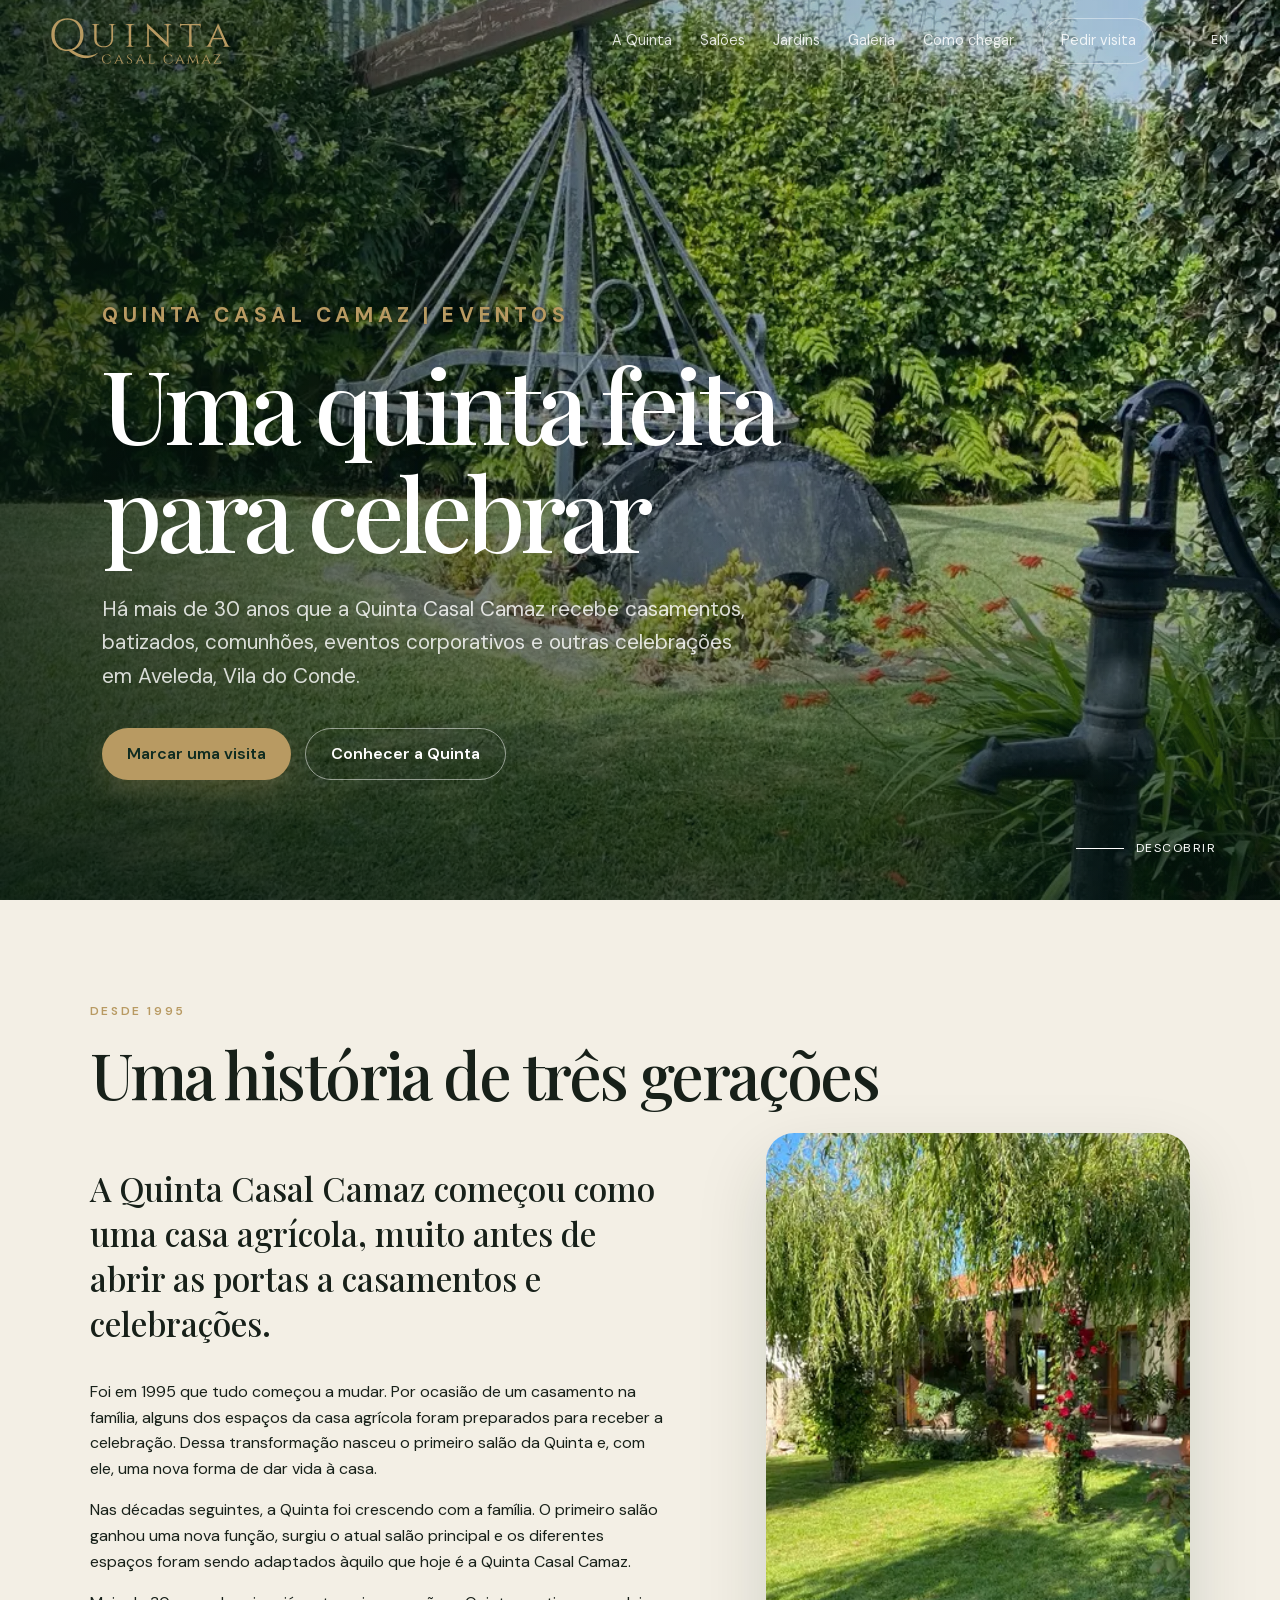
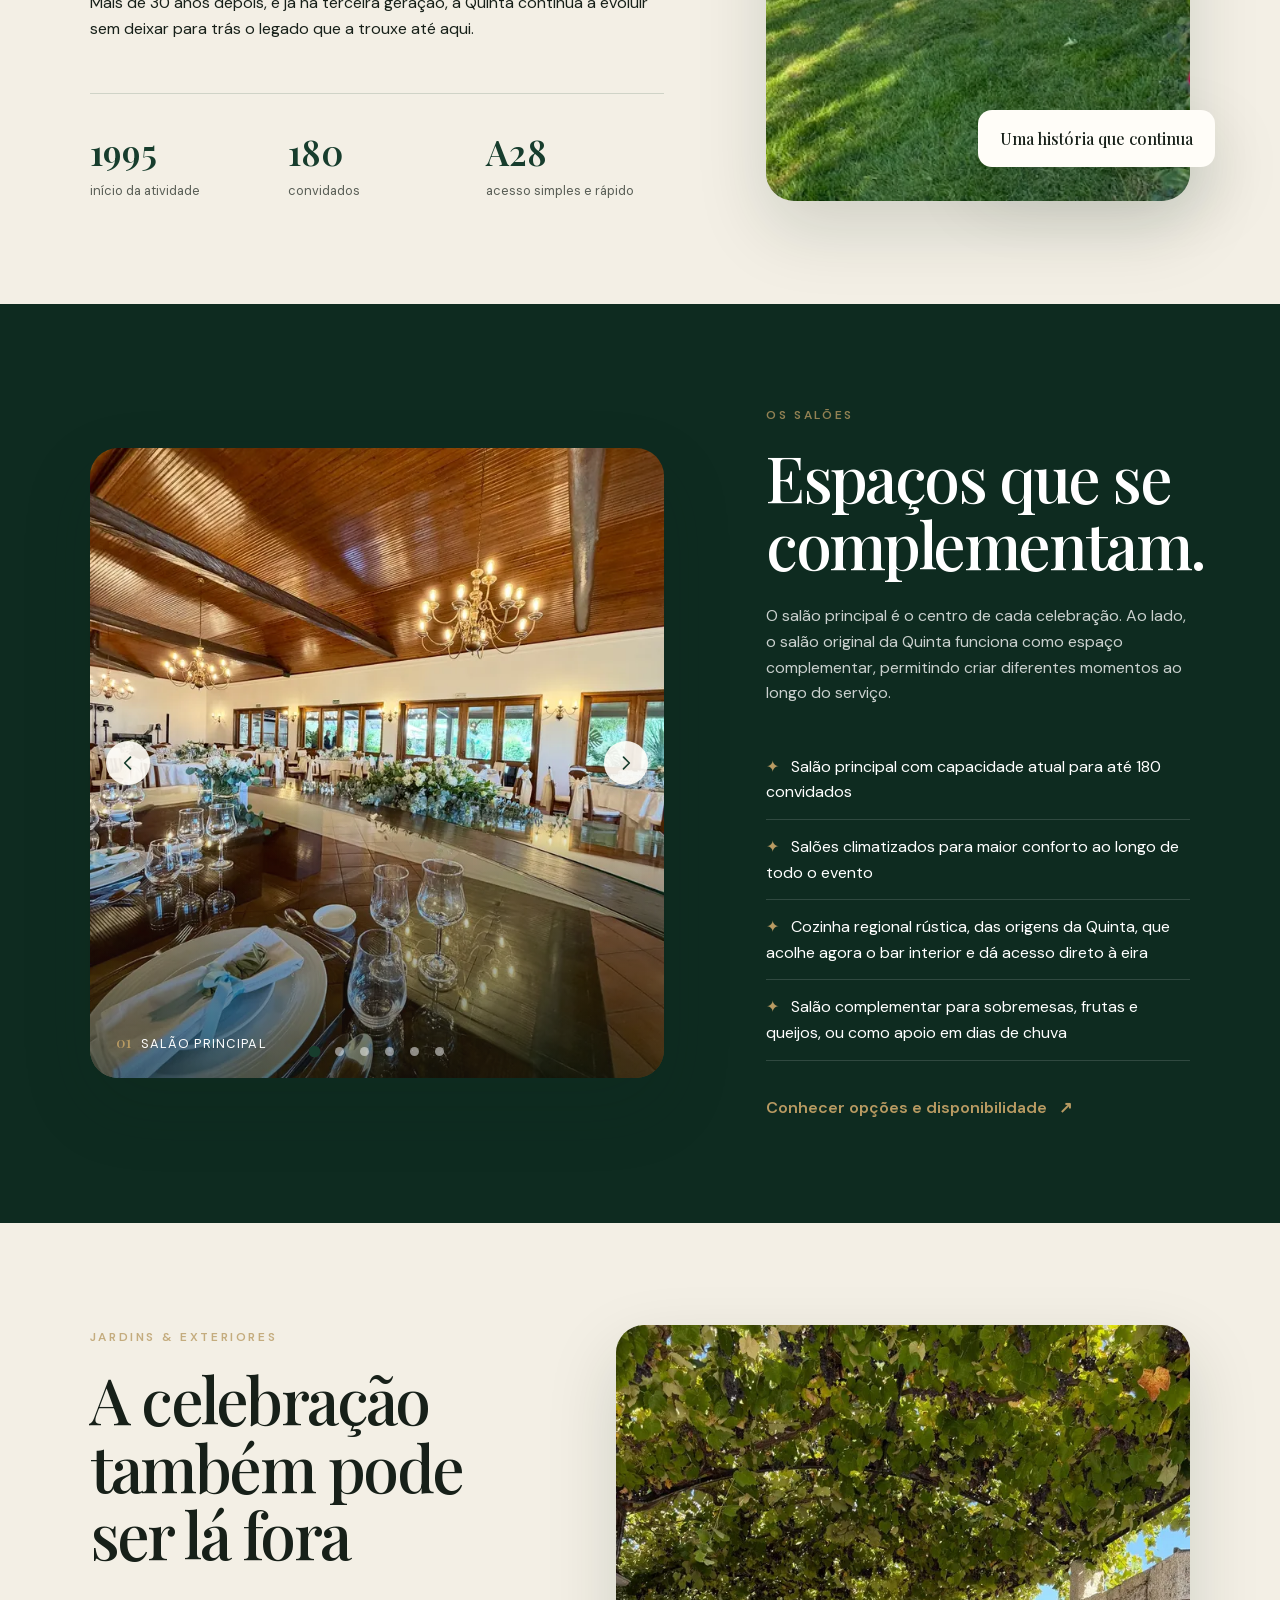
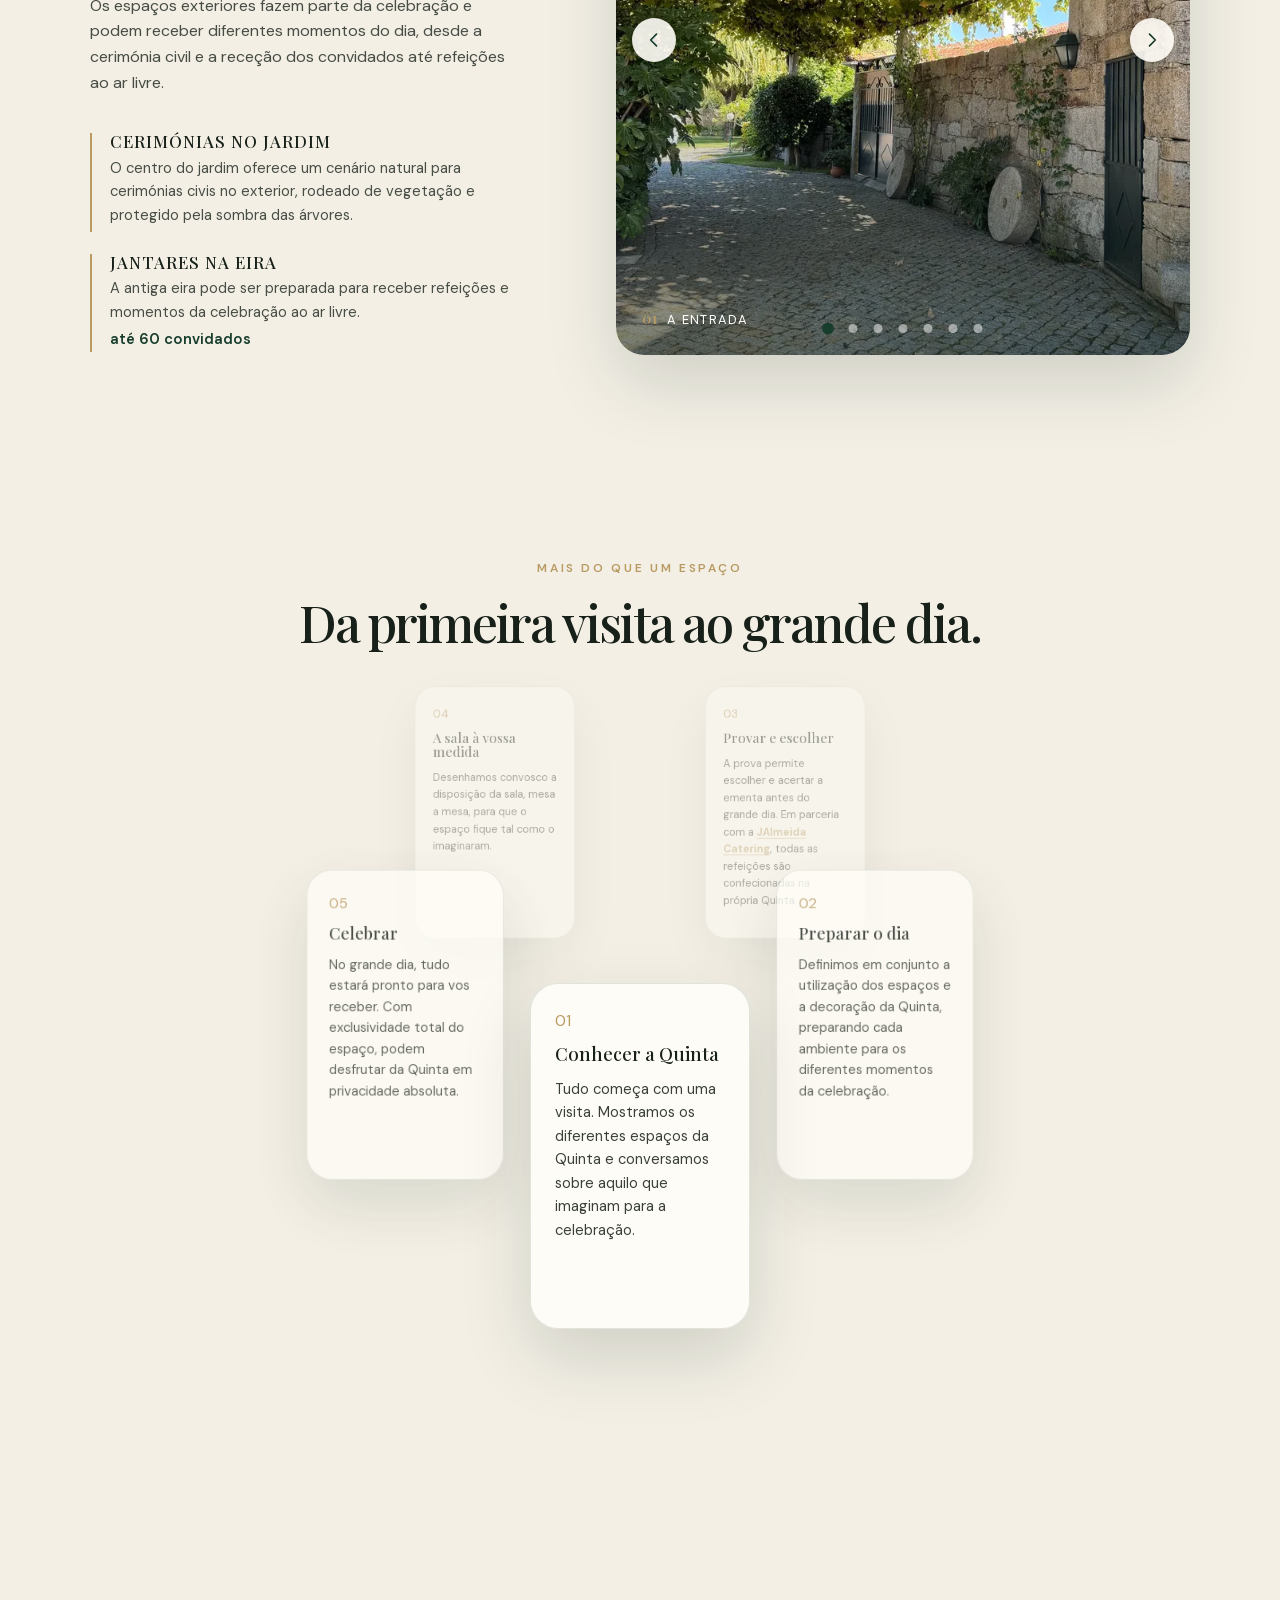
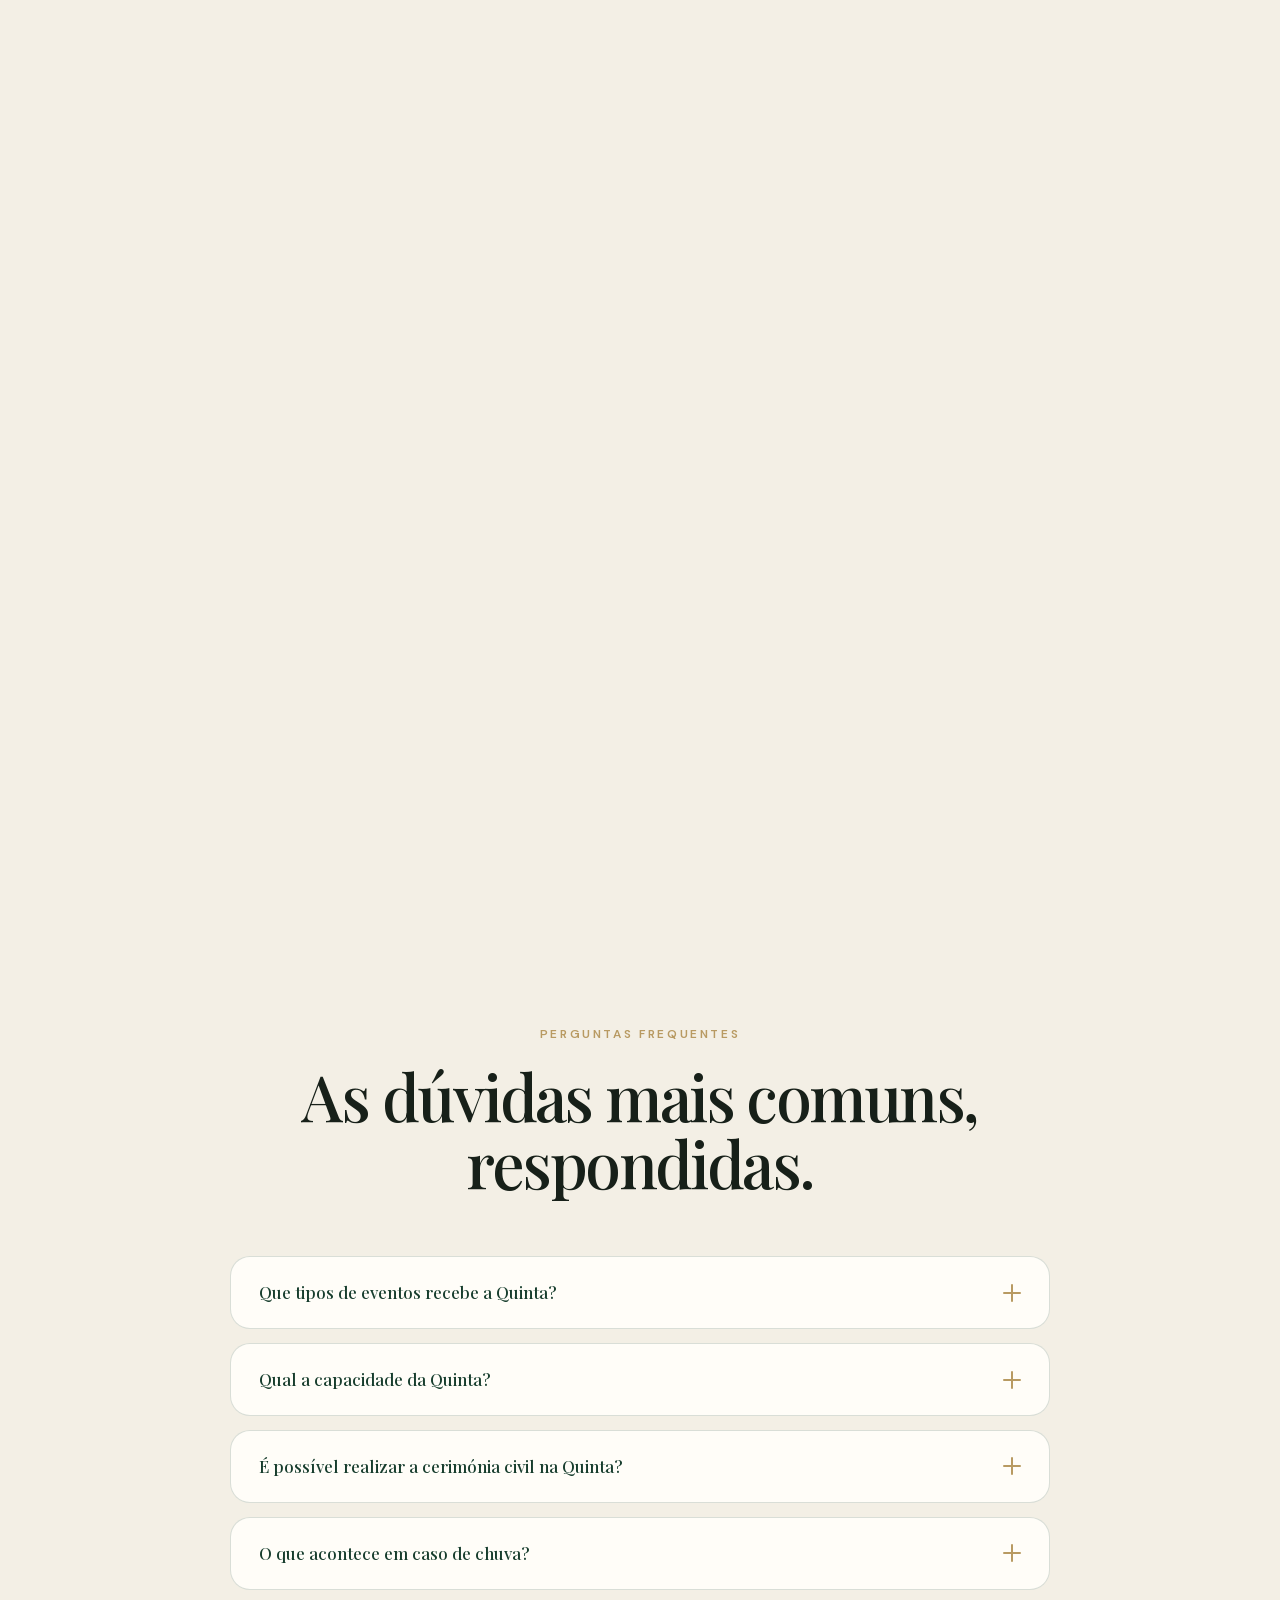
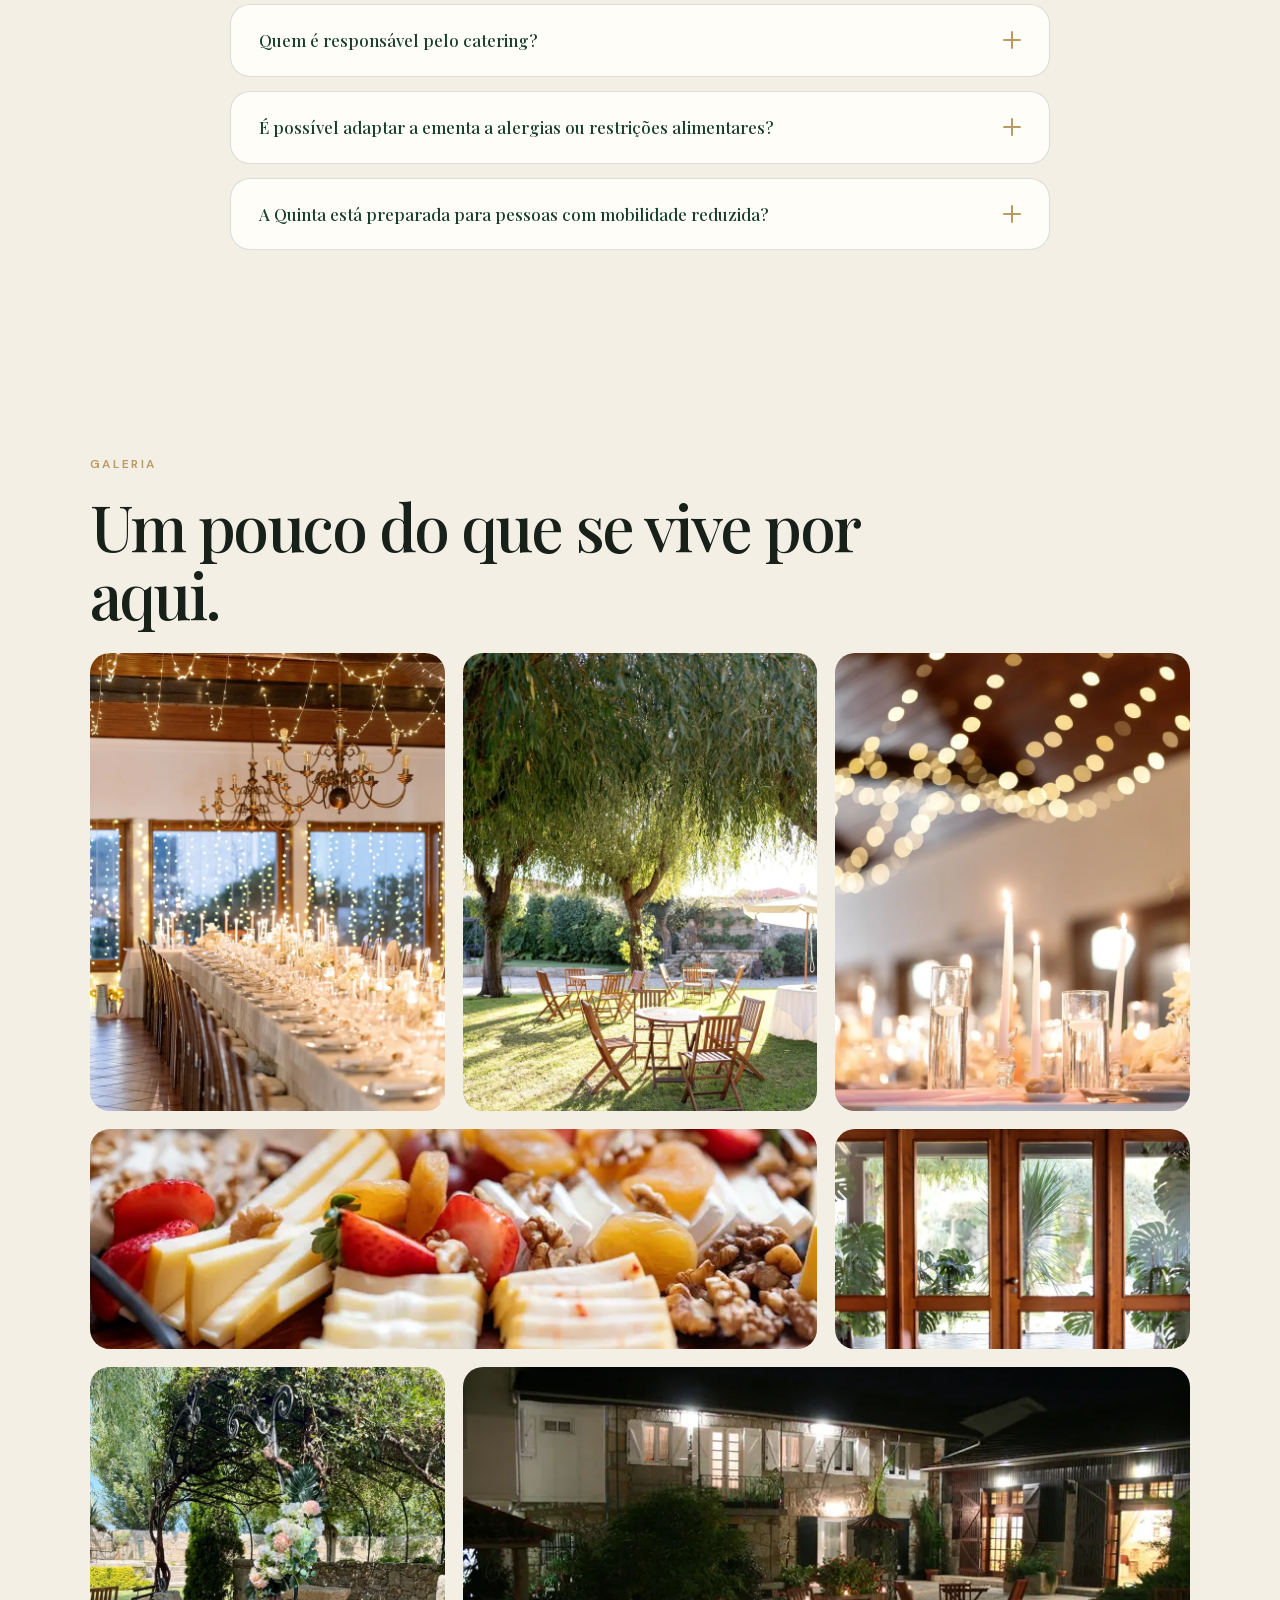
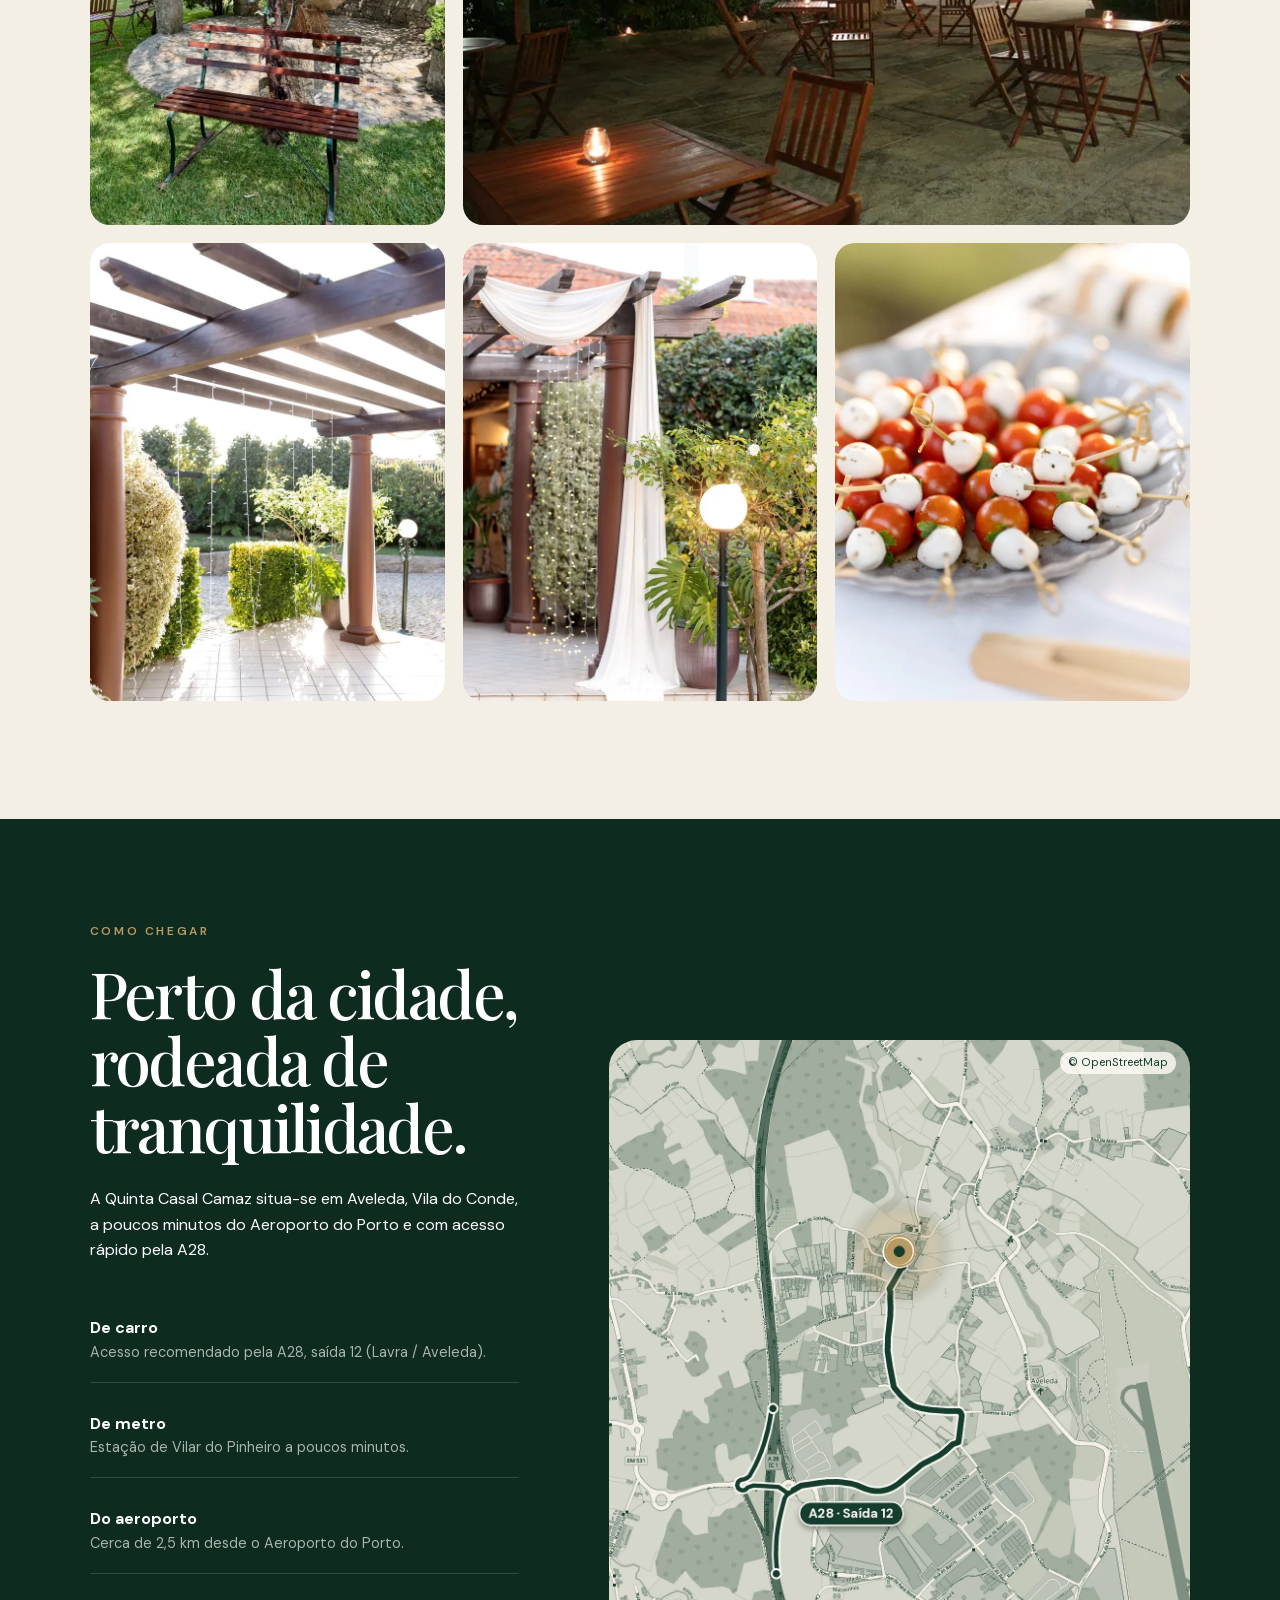
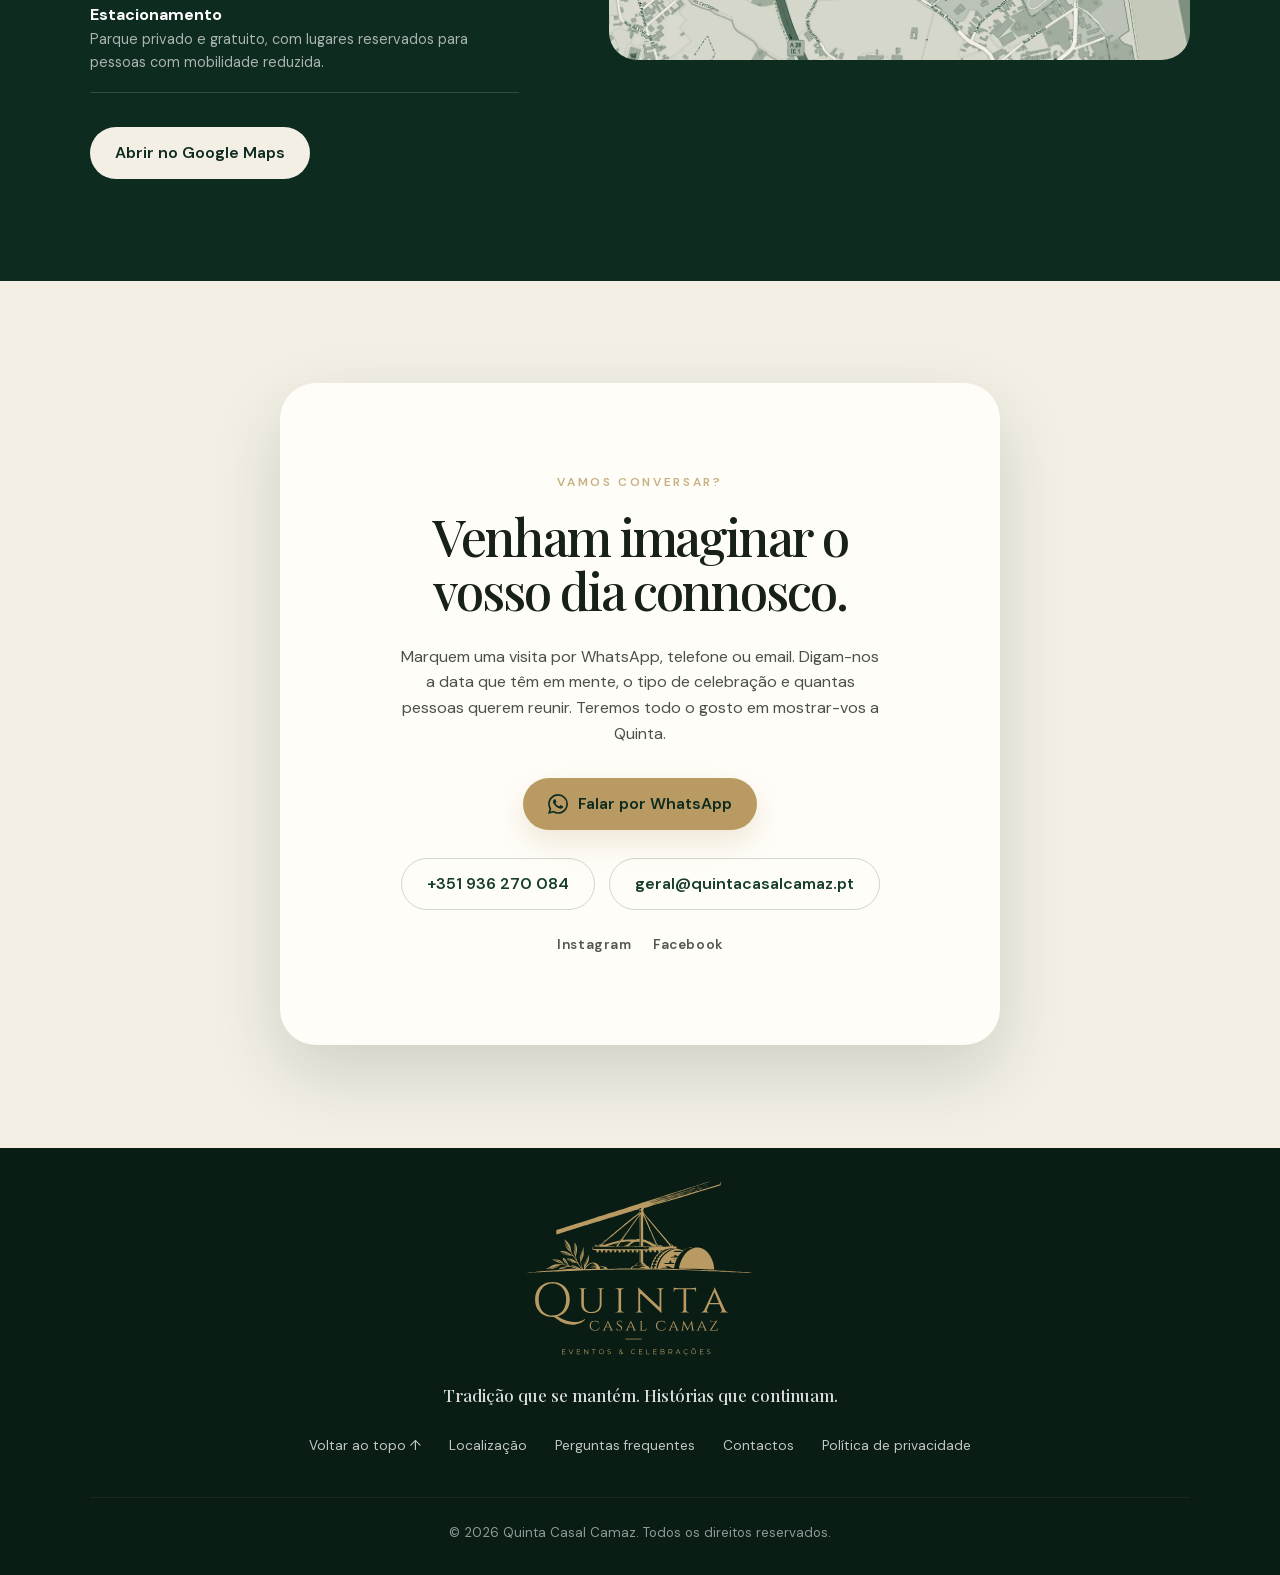
==== commit babbf17f: "feat: new brand logo across the site, icons, share image and signature - Header, footer and tour use" ====
--- a/index.html
+++ b/index.html
@@ -29,21 +29,21 @@
 			property="og:description"
 			content="Quinta para casamentos, batizados, comunhões e eventos corporativos em Aveleda, Vila do Conde, junto ao Porto. A receber celebrações desde 1995."
 		/>
-		<meta property="og:image" content="https://quintacasalcamaz.pt/assets/gardens/engenho-og.jpg" />
+		<meta property="og:image" content="https://quintacasalcamaz.pt/assets/og-image.jpg" />
 		<meta property="og:image:width" content="1200" />
 		<meta property="og:image:height" content="630" />
-		<meta property="og:image:alt" content="Antigo engenho no jardim da Quinta Casal Camaz" />
+		<meta property="og:image:alt" content="Logótipo da Quinta Casal Camaz, eventos e celebrações" />
 		<meta name="twitter:card" content="summary_large_image" />
 		<meta name="twitter:title" content="Quinta Casal Camaz | Casamentos e Eventos em Aveleda, Vila do Conde" />
 		<meta
 			name="twitter:description"
 			content="Quinta para casamentos, batizados, comunhões e eventos corporativos em Aveleda, Vila do Conde, junto ao Porto."
 		/>
-		<meta name="twitter:image" content="https://quintacasalcamaz.pt/assets/gardens/engenho-og.jpg" />
+		<meta name="twitter:image" content="https://quintacasalcamaz.pt/assets/og-image.jpg" />
 
 		<link rel="preload" href="assets/fonts/playfair-display-latin.woff2" as="font" type="font/woff2" crossorigin />
 		<link rel="preload" href="assets/fonts/dm-sans-latin.woff2" as="font" type="font/woff2" crossorigin />
-		<link rel="stylesheet" href="styles.css?v=20261015m" />
+		<link rel="stylesheet" href="styles.css?v=20261104h" />
 		<script type="application/ld+json">
 			{
 				"@context": "https://schema.org",
@@ -51,6 +51,7 @@
 				"name": "Quinta Casal Camaz",
 				"url": "https://quintacasalcamaz.pt/",
 				"image": "https://quintacasalcamaz.pt/assets/gardens/engenho.jpeg",
+				"logo": "https://quintacasalcamaz.pt/assets/brand/logo-light.png",
 				"description": "Quinta para casamentos, batizados, comunhões e eventos corporativos em Aveleda, Vila do Conde, junto ao Porto. A receber celebrações desde 1995.",
 				"telephone": "+351936270084",
 				"email": "geral@quintacasalcamaz.pt",
@@ -184,10 +185,7 @@
 	<body>
 		<header class="site-header" id="topo">
 			<a class="brand" href="#topo" aria-label="Quinta Casal Camaz — início">
-				<span>
-					<strong>Quinta Casal Camaz</strong>
-					<small>Aveleda · Vila do Conde</small>
-				</span>
+				<img class="brand-logo" src="assets/brand/wordmark-dark.svg" alt="" width="562" height="144" />
 			</a>
 			<button class="menu-toggle" aria-expanded="false" aria-controls="main-nav" aria-label="Abrir navegação">
 				<span></span>
@@ -230,6 +228,10 @@
 					<div class="hero-actions">
 						<a class="button button-primary" href="#contactos">Marcar uma visita</a>
 						<a class="button button-ghost" href="#quinta">Conhecer a Quinta</a>
+						<a class="tour-link" href="tour/">
+							<span class="tour-link-ring"><img src="assets/tour/thumb.webp" width="64" height="64" alt="" loading="lazy" /></span>
+							<span class="tour-link-text">Visita em 1&nbsp;minuto</span>
+						</a>
 					</div>
 				</div>
 				<a class="scroll-cue" href="#quinta" aria-label="Continuar para a secção seguinte">
@@ -779,10 +781,7 @@
 
 		<footer>
 			<div class="brand footer-brand">
-				<span>
-					<strong>Quinta Casal Camaz</strong>
-					<small>Aveleda · Vila do Conde</small>
-				</span>
+				<img class="footer-logo" src="assets/brand/logo-dark.svg" alt="Quinta Casal Camaz, eventos e celebrações" width="666" height="511" loading="lazy" />
 			</div>
 			<p>Tradição que se mantém. Histórias que continuam.</p>
 			<div class="footer-links">
@@ -806,6 +805,6 @@
 			<img alt="Fotografia ampliada da Quinta Casal Camaz" />
 			<p class="lightbox-credit" hidden>Fotografia: <a class="lightbox-credit-link" target="_blank" rel="noopener"></a></p>
 		</dialog>
-		<script src="script.js?v=20261015m"></script>
+		<script src="script.js?v=20261104a"></script>
 	</body>
 </html>
--- a/styles.css
+++ b/styles.css
@@ -102,33 +102,29 @@
 	gap: 12px;
 }
 
-.brand-mark {
-	width: 44px;
-	height: 44px;
-	display: grid;
-	place-items: center;
-	border: 1px solid rgba(255, 255, 255, .65);
-	border-radius: 50%;
-	font-family: "Playfair Display";
-	letter-spacing: -.06em;
-}
-
-.brand strong,
-.brand small {
+.brand-logo {
 	display: block;
-	line-height: 1.25;
-}
-
-.brand strong {
-	font-family: "Playfair Display";
-	font-size: 1rem;
-}
-
-.brand small {
-	opacity: .7;
-	font-size: .72rem;
-	letter-spacing: .08em;
-	text-transform: uppercase;
+	width: auto;
+	height: 46px;
+	transform-origin: left center;
+	/* only transform animates: height or filter transitions re-rasterize the detailed SVG every frame and the header stutters */
+	transition: transform .45s ease;
+	will-change: transform;
+}
+
+/* lifts the thin gold strokes off the busy hero photo; swapped instantly, never transitioned */
+.site-header:not(.scrolled) .brand-logo {
+	filter: drop-shadow(0 1px 6px rgba(0, 0, 0, .55));
+}
+
+.site-header.scrolled .brand-logo {
+	transform: scale(.78);
+}
+
+.footer-logo {
+	display: block;
+	width: min(230px, 60vw);
+	height: auto;
 }
 
 nav {
@@ -344,6 +340,11 @@
 .button-light {
 	background: var(--cream);
 	color: var(--forest-2);
+}
+
+/* Mobile-only shortcut to the stories-style tour */
+.tour-link {
+	display: none;
 }
 
 .scroll-cue {
@@ -718,7 +719,8 @@
 	z-index: 20;
 }
 
-.experience-stage .section-heading h2 {
+.experience-stage .section-heading h2,
+.contact-card h2 {
 	font-size: clamp(2.6rem, 4vw, 3.8rem);
 }
 
@@ -763,6 +765,8 @@
 	left: 50%;
 	width: min(220px, 55vw);
 	min-height: 160px;
+	/* tallest card's height, measured in script.js */
+	height: var(--experience-card-height, auto);
 	padding: 24px;
 	margin: 0;
 	background: rgba(255, 253, 248, .92);
@@ -1498,29 +1502,39 @@
 }
 
 footer {
-	padding: 60px clamp(24px, 7vw, 120px);
+	padding: 32px clamp(24px, 7vw, 120px);
 	background: #091d15;
 	color: white;
-	display: grid;
-	grid-template-columns: 1fr auto;
-	align-items: end;
-	gap: 24px;
-}
-
-.footer-brand {
-	grid-column: 1/-1;
+	display: flex;
+	flex-direction: column;
+	align-items: center;
+	text-align: center;
+	gap: 26px;
+}
+
+footer>p {
+	margin: 0;
+	font-family: "Playfair Display", Georgia, serif;
+	font-weight: 400;
+	font-size: 1.05rem;
+	opacity: .85;
 }
 
 .footer-links {
 	display: flex;
-	gap: 24px;
+	flex-wrap: wrap;
+	justify-content: center;
+	gap: 10px 28px;
 	font-size: .85rem;
 	opacity: .75;
 }
 
 footer>small {
-	grid-column: 1/-1;
-	text-align: center;
+	width: 100%;
+	max-width: 1100px;
+	margin-top: 14px;
+	padding-top: 24px;
+	border-top: 1px solid rgba(184, 154, 98, .18);
 	opacity: .55;
 }
 
@@ -1777,13 +1791,12 @@
 		padding-inline: 18px;
 	}
 
-	.brand strong {
-		font-size: .9rem;
-	}
-
-	.brand-mark {
-		width: 40px;
-		height: 40px;
+	.brand-logo {
+		height: 36px;
+	}
+
+	.site-header.scrolled .brand-logo {
+		transform: scale(.89);
 	}
 
 	.hero-copy {
@@ -1812,6 +1825,61 @@
 
 	.hero-overlay {
 		background: linear-gradient(180deg, rgba(5, 22, 15, .35) 0%, rgba(5, 22, 15, .62) 30%, rgba(5, 22, 15, .5) 60%, rgba(5, 22, 15, .72) 100%);
+	}
+
+	/* Sits in the empty space beside the stacked buttons, so the hero keeps its height */
+	.hero-actions {
+		position: relative;
+		flex-direction: column;
+		align-items: flex-start;
+	}
+
+	.tour-link {
+		position: absolute;
+		right: 0;
+		top: 50%;
+		display: flex;
+		flex-direction: column;
+		align-items: center;
+		gap: 8px;
+		width: 92px;
+		transform: translateY(-50%);
+		color: white;
+		text-align: center;
+	}
+
+	.tour-link-ring {
+		position: relative;
+		flex: none;
+		width: 62px;
+		height: 62px;
+		padding: 3px;
+		border-radius: 50%;
+		background: conic-gradient(from 210deg, #dcc28f, var(--gold), #f3e3bf, #dcc28f);
+	}
+
+	.tour-link-ring img {
+		width: 100%;
+		height: 100%;
+		border-radius: 50%;
+		border: 2px solid var(--forest-2);
+		object-fit: cover;
+	}
+
+	.tour-link-ring::after {
+		content: "";
+		position: absolute;
+		inset: -4px;
+		border-radius: 50%;
+		border: 1px solid rgba(220, 194, 143, .7);
+		animation: tour-ring 2.4s ease-out infinite;
+	}
+
+	.tour-link-text {
+		font-size: .74rem;
+		font-weight: 600;
+		line-height: 1.25;
+		text-shadow: 0 1px 8px rgba(0, 0, 0, .6);
 	}
 
 	.scroll-cue {
@@ -1895,19 +1963,11 @@
 	}
 
 	footer {
-		grid-template-columns: 1fr;
-	}
-
-	.footer-brand {
-		grid-column: auto;
+		gap: 22px;
 	}
 
 	.footer-links {
-		flex-wrap: wrap;
-	}
-
-	footer>small {
-		text-align: left;
+		gap: 10px 20px;
 	}
 }
 
@@ -1999,3 +2059,32 @@
 	text-decoration: underline;
 	text-underline-offset: 3px;
 }
+
+/* Very narrow phones (iPhone SE): smaller bubble so it clears the buttons */
+@media (max-width: 359px) {
+	.tour-link {
+		width: 70px;
+		gap: 6px;
+	}
+
+	.tour-link-ring {
+		width: 50px;
+		height: 50px;
+	}
+
+	.tour-link-text {
+		font-size: .66rem;
+	}
+}
+
+@keyframes tour-ring {
+	0% {
+		transform: scale(.92);
+		opacity: 1;
+	}
+	70%,
+	100% {
+		transform: scale(1.25);
+		opacity: 0;
+	}
+}
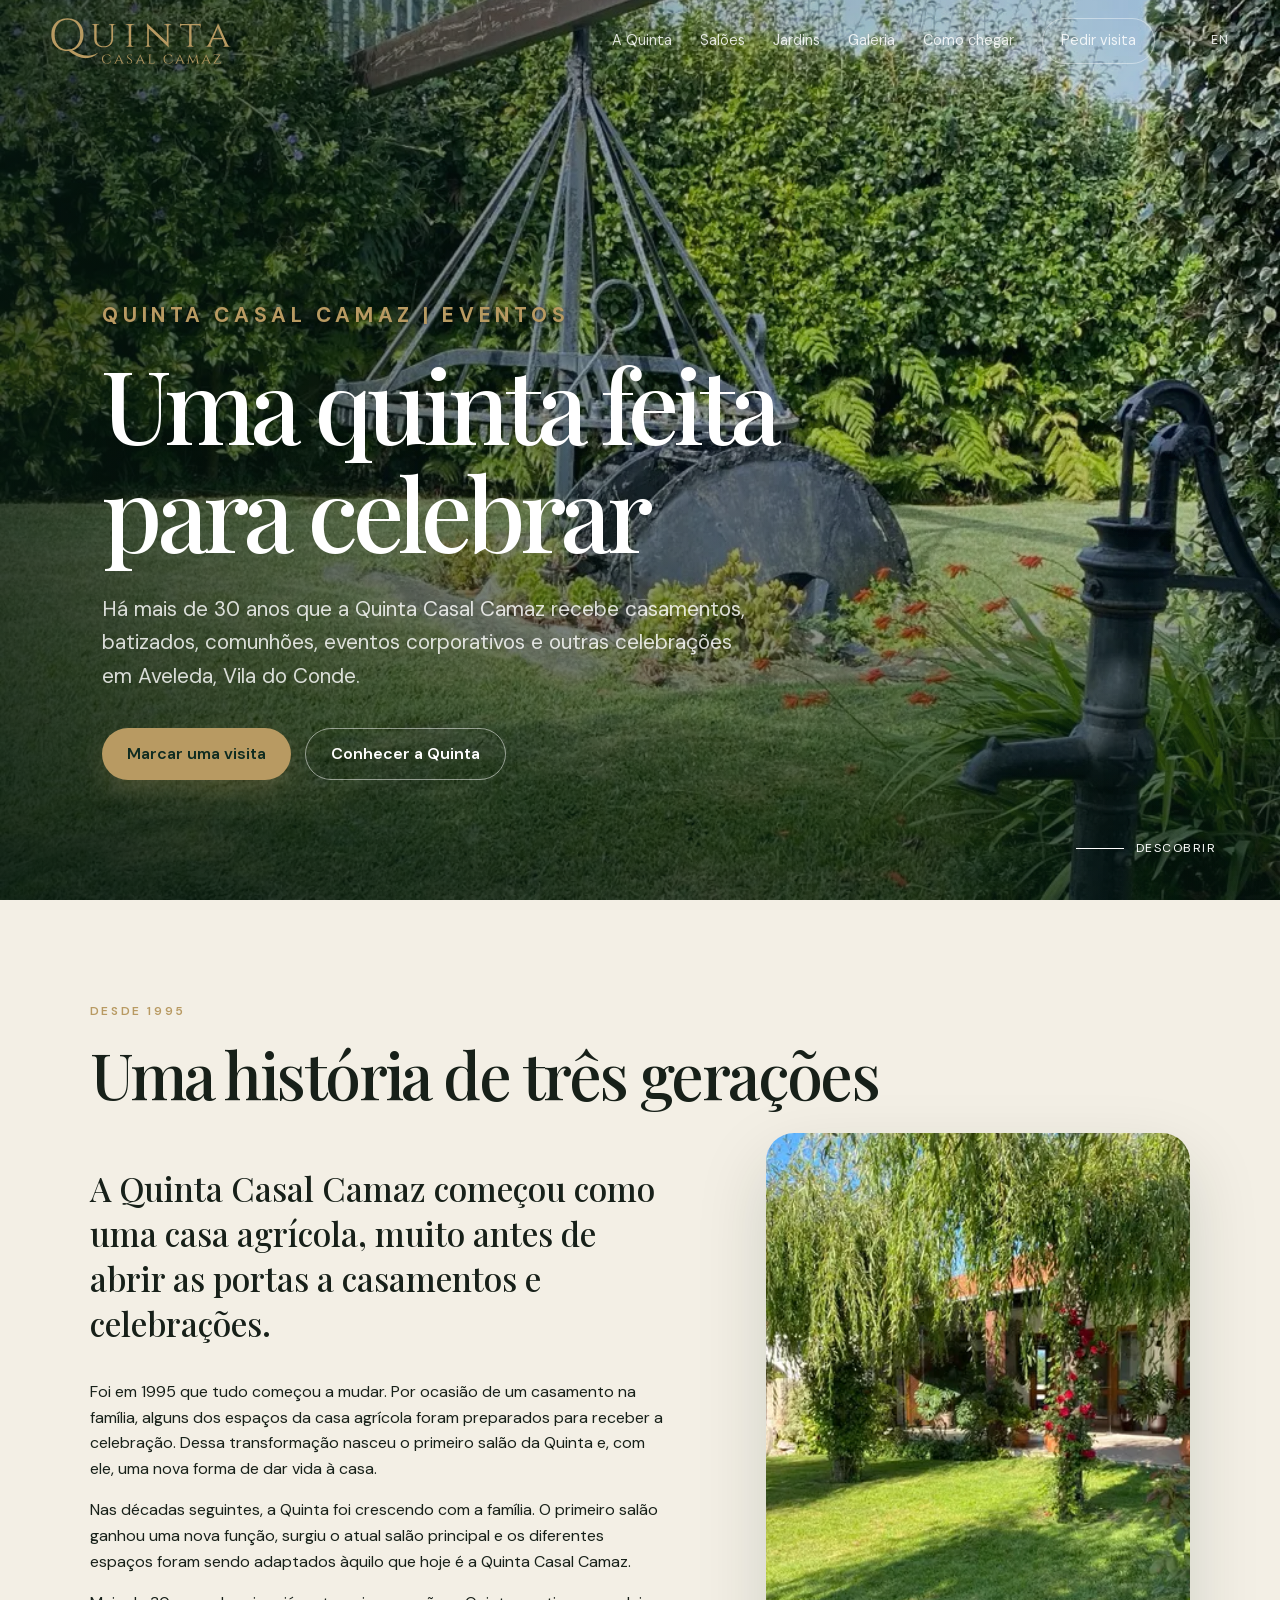
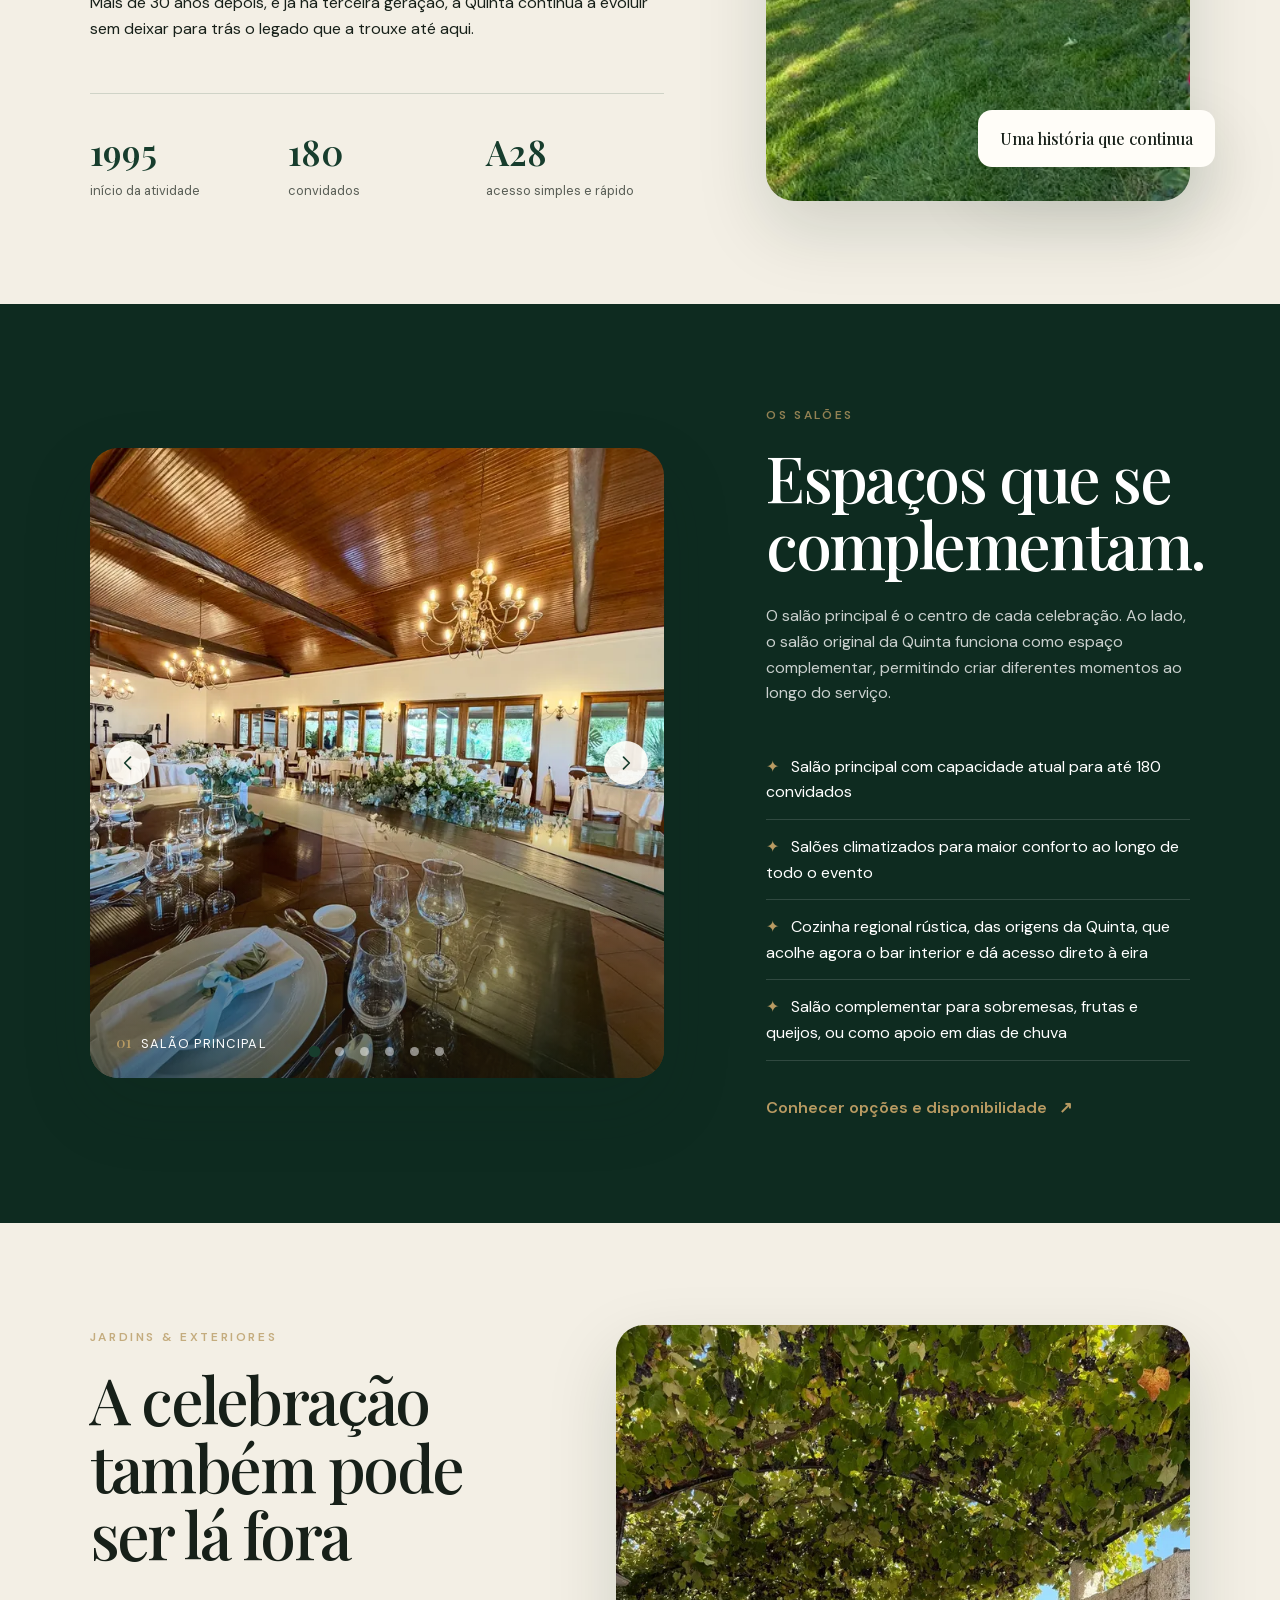
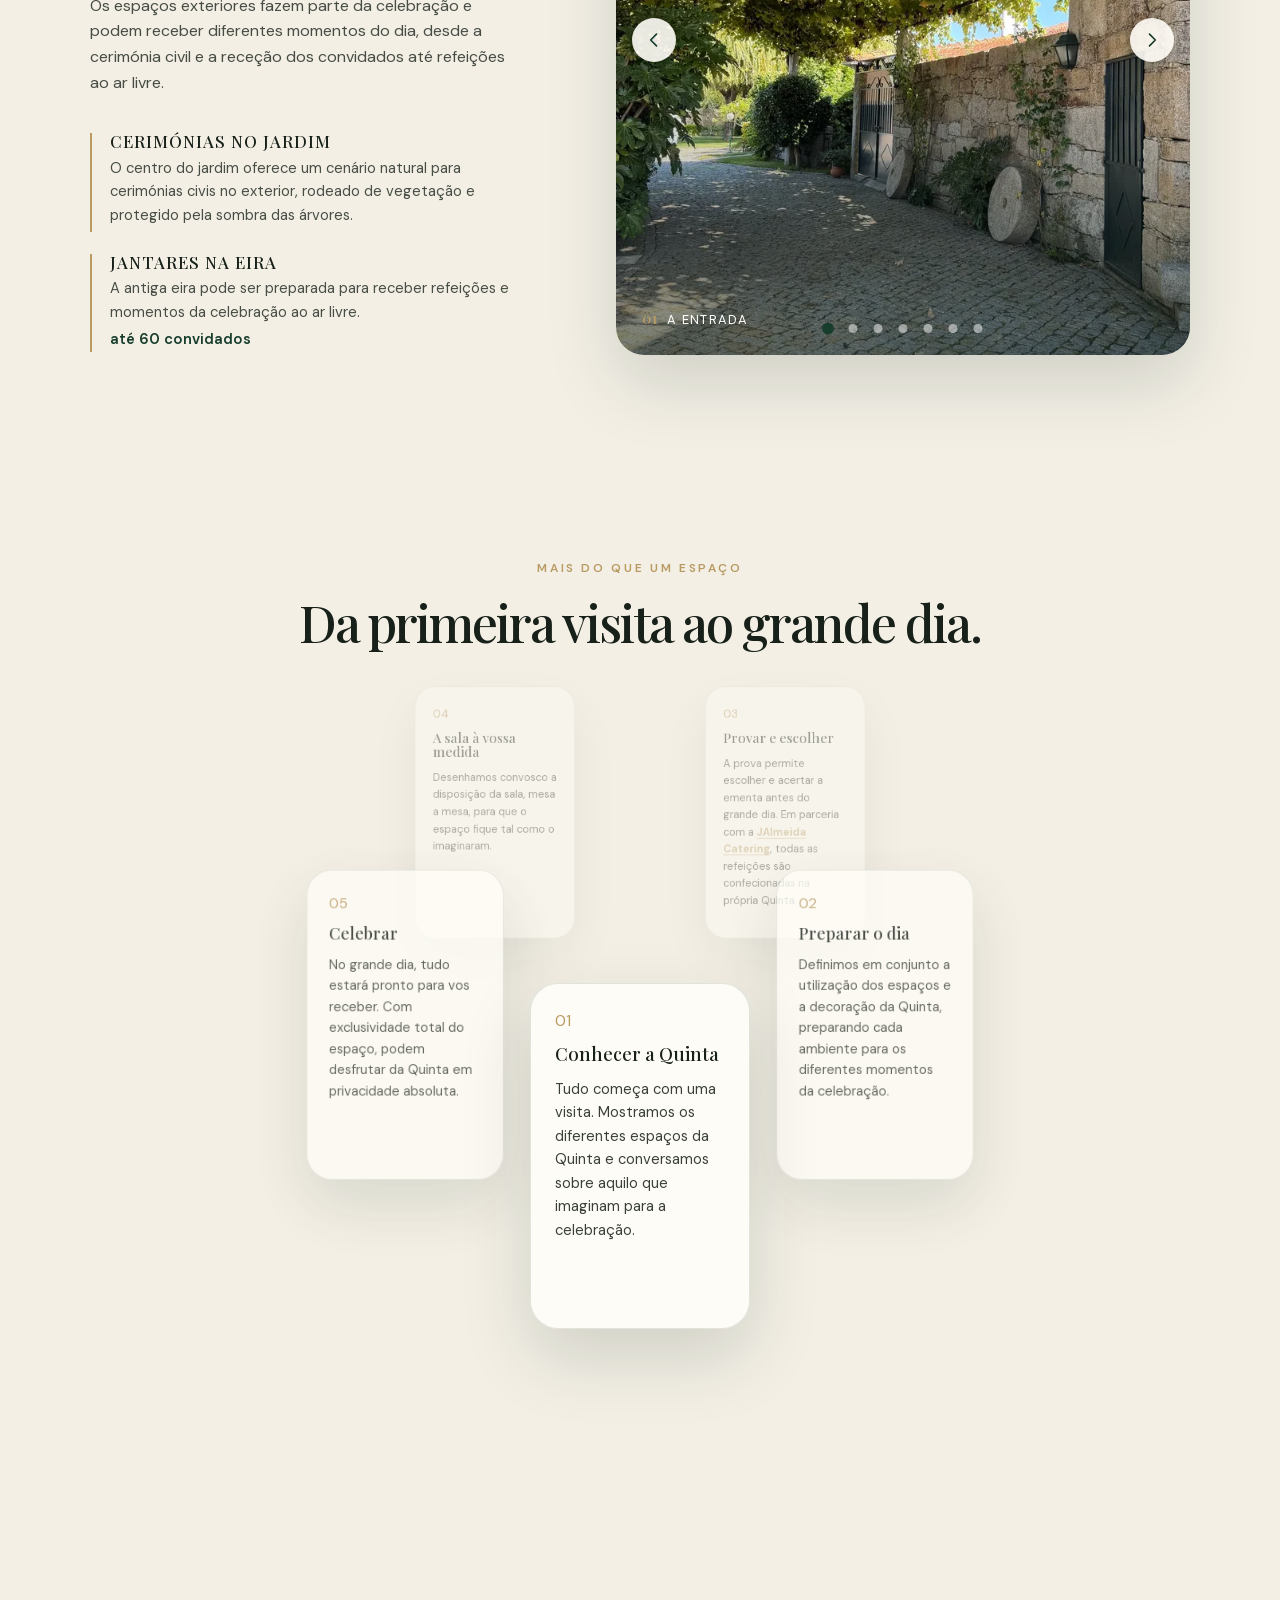
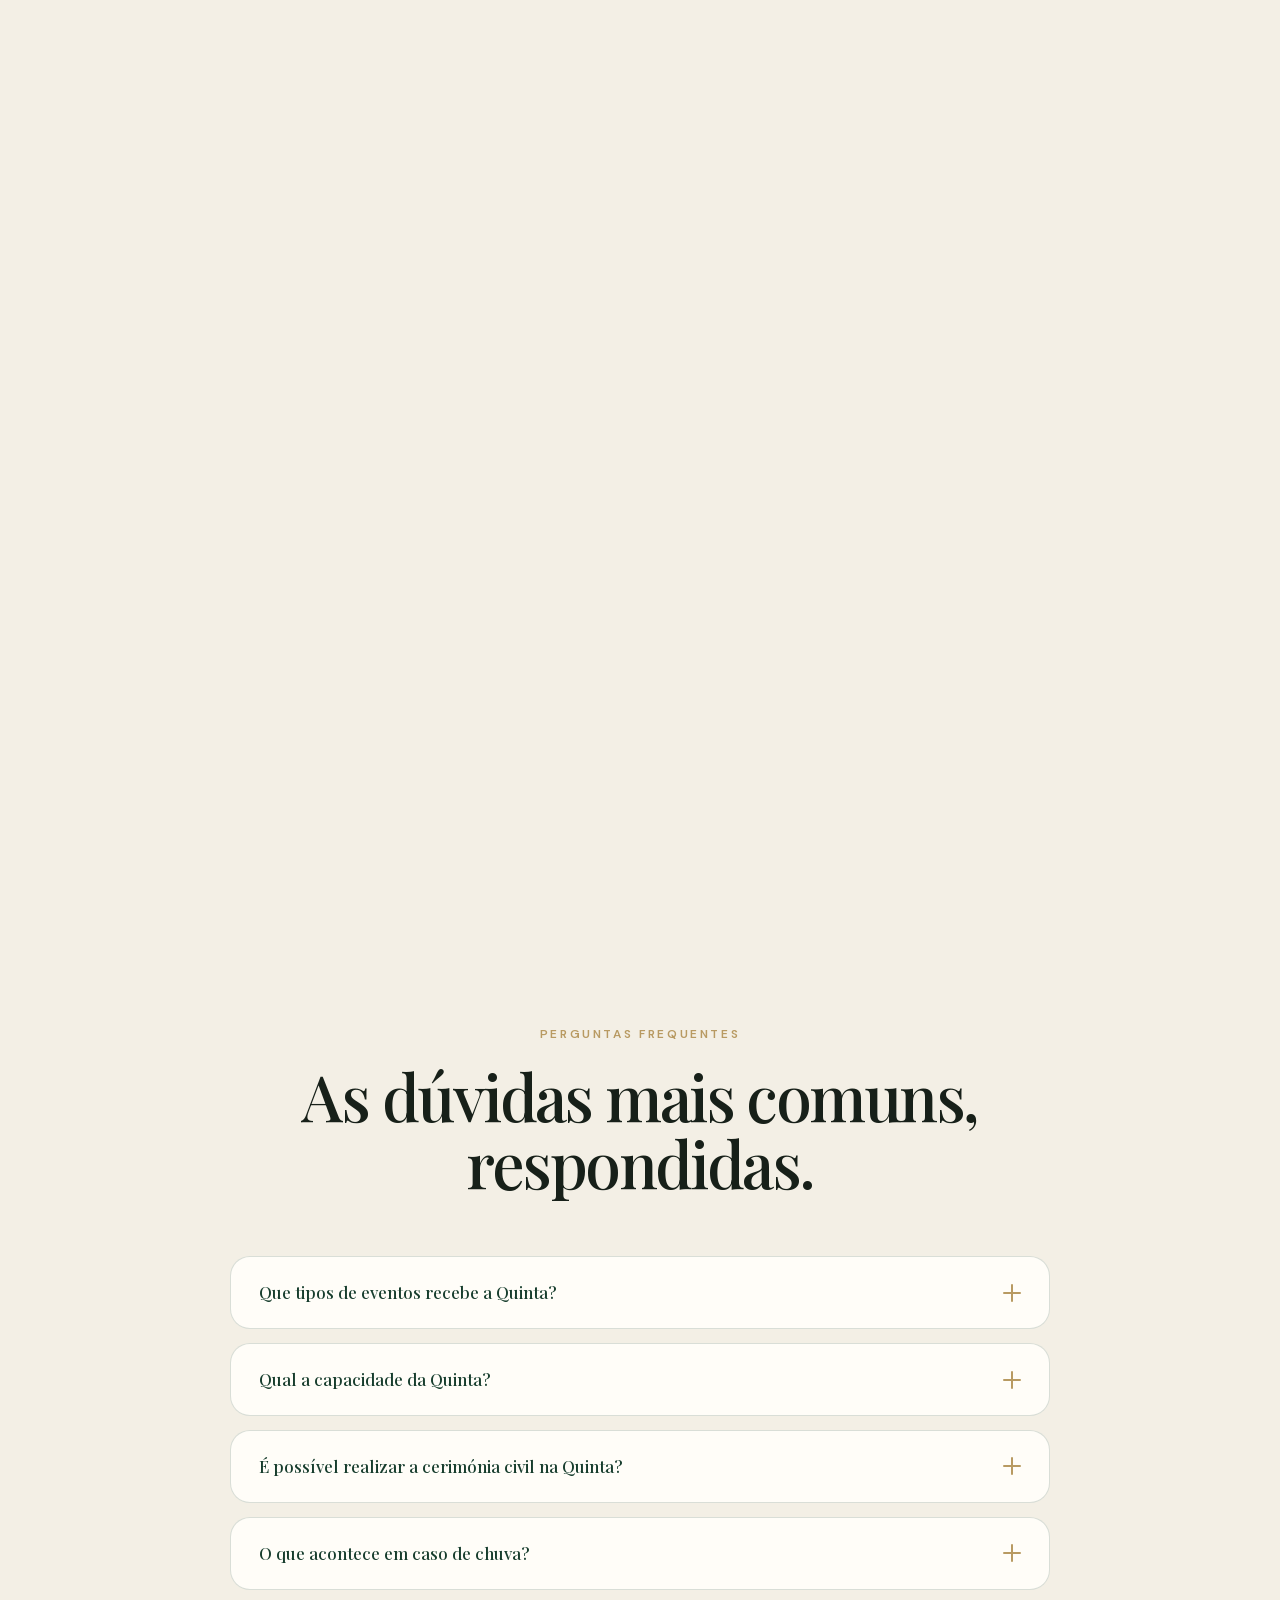
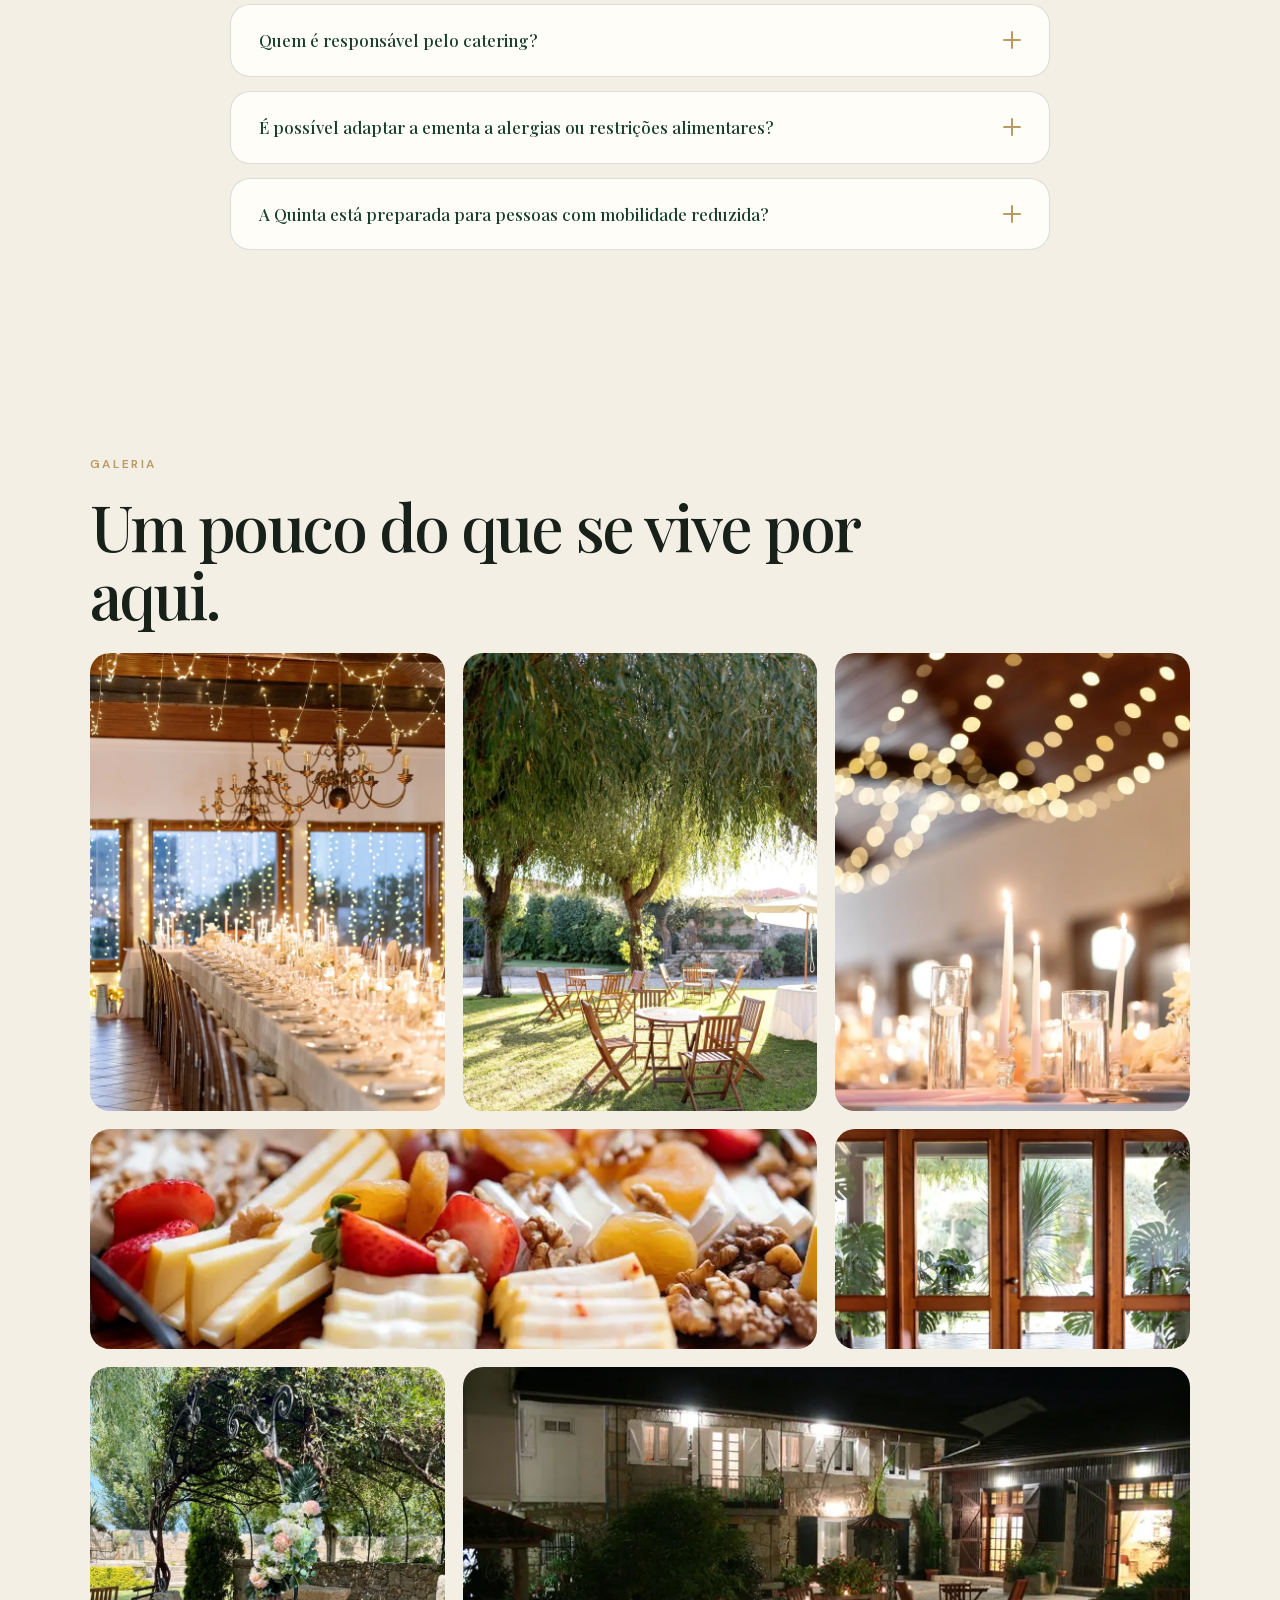
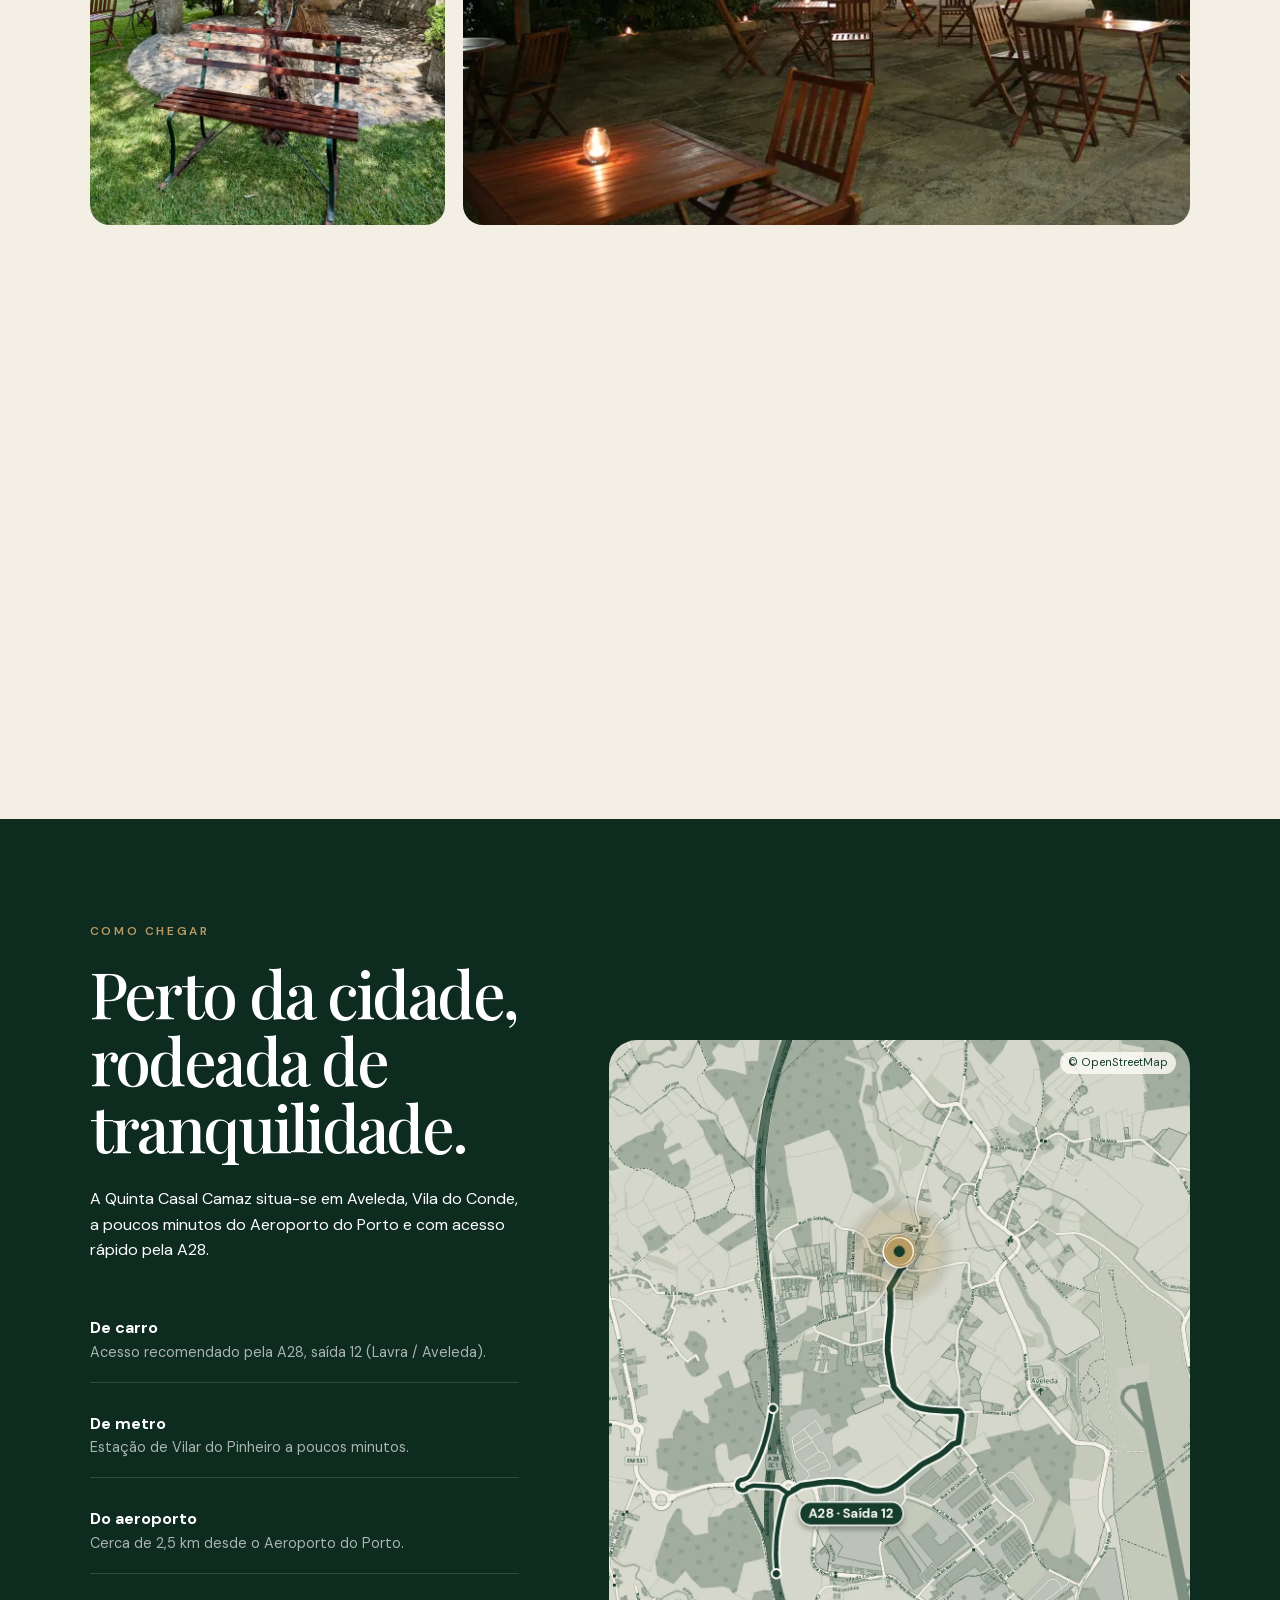
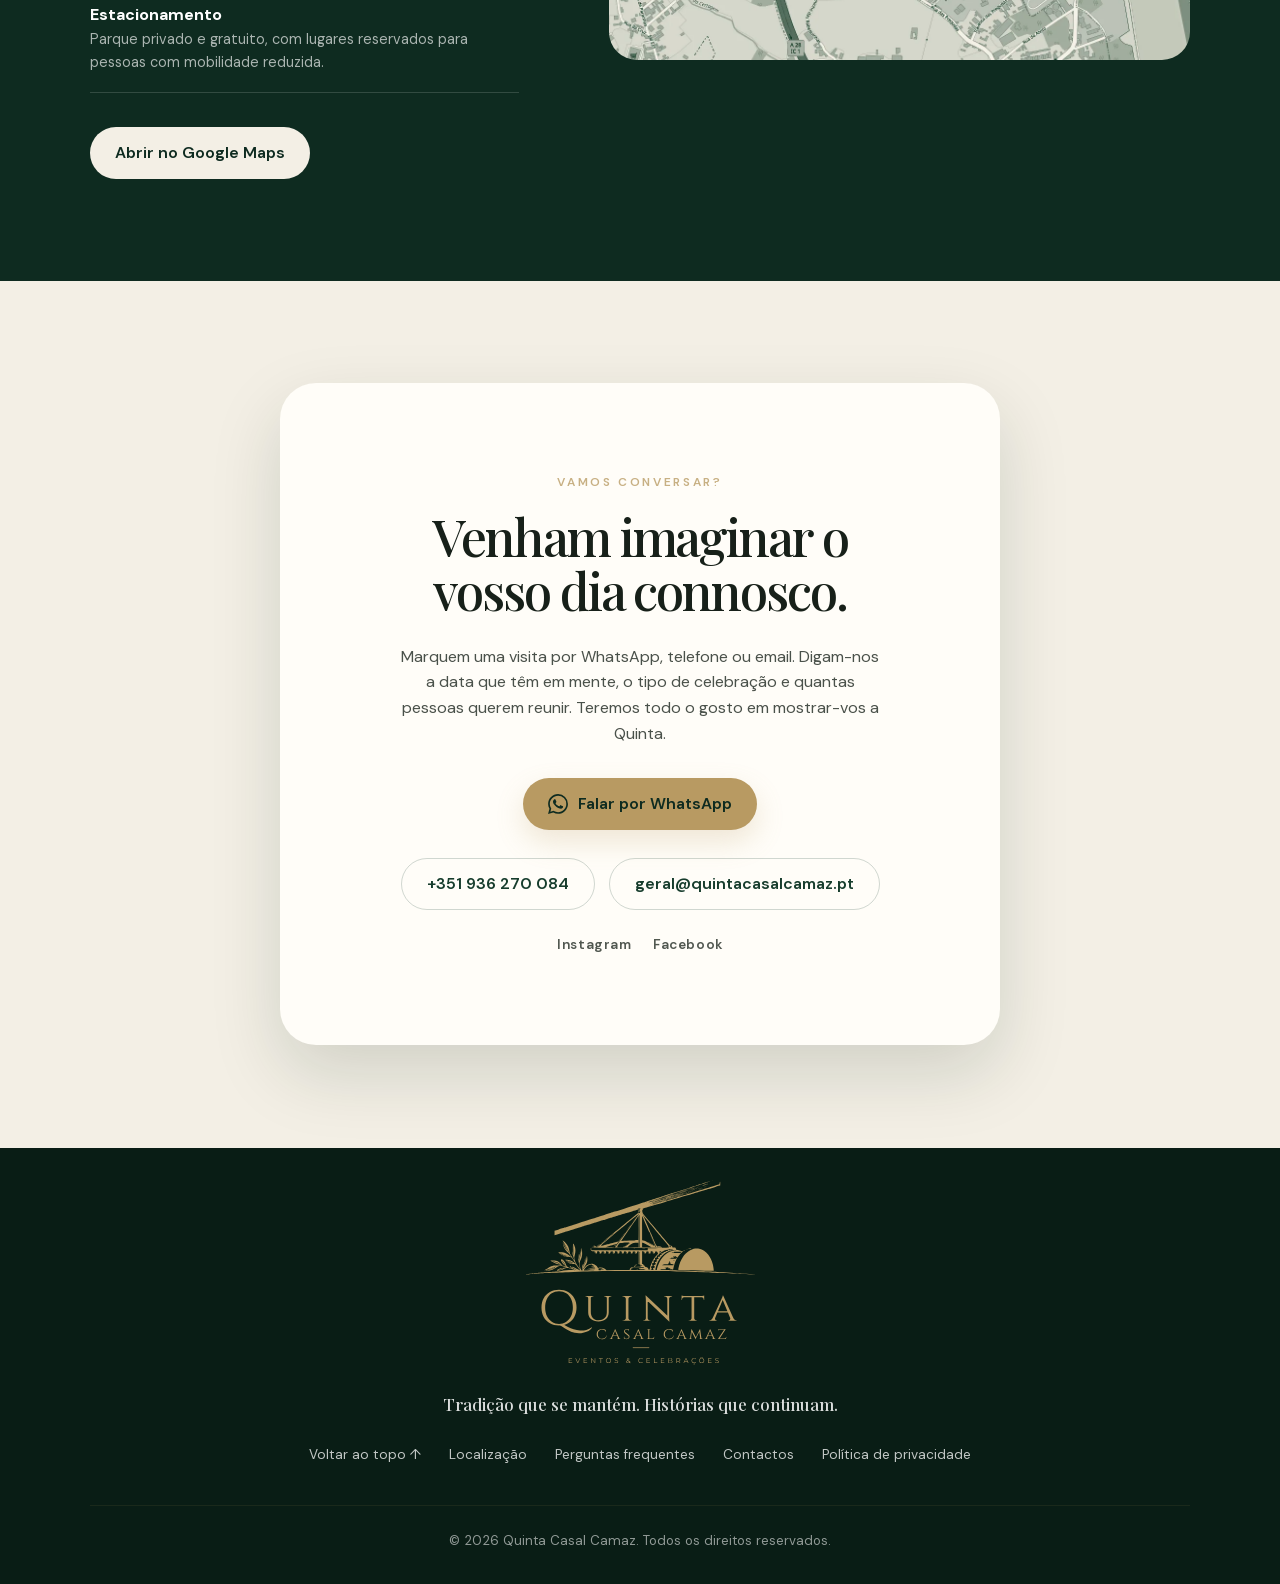
==== commit 1c947b30: "feat: logo with the engenho better centred over the lettering - Footer logo, structured-data PNG, ap" ====
--- a/index.html
+++ b/index.html
@@ -11,10 +11,10 @@
 		<meta name="theme-color" content="#0e2b20" />
 		<title>Quinta Casal Camaz | Casamentos e Eventos em Aveleda, Vila do Conde</title>
 		<link rel="canonical" href="https://quintacasalcamaz.pt/" />
-		<link rel="icon" href="assets/favicon.ico" sizes="any" />
-		<link rel="icon" type="image/png" sizes="32x32" href="assets/favicon-32x32.png" />
-		<link rel="icon" type="image/png" sizes="16x16" href="assets/favicon-16x16.png" />
-		<link rel="apple-touch-icon" href="assets/apple-touch-icon.png" />
+		<link rel="icon" href="assets/favicon.ico?v=2" sizes="any" />
+		<link rel="icon" type="image/png" sizes="32x32" href="assets/favicon-32x32.png?v=2" />
+		<link rel="icon" type="image/png" sizes="16x16" href="assets/favicon-16x16.png?v=2" />
+		<link rel="apple-touch-icon" href="assets/apple-touch-icon.png?v=2" />
 		<link rel="alternate" hreflang="pt-PT" href="https://quintacasalcamaz.pt/" />
 		<link rel="alternate" hreflang="en" href="https://quintacasalcamaz.pt/en/" />
 		<link rel="alternate" hreflang="x-default" href="https://quintacasalcamaz.pt/" />
@@ -29,7 +29,7 @@
 			property="og:description"
 			content="Quinta para casamentos, batizados, comunhões e eventos corporativos em Aveleda, Vila do Conde, junto ao Porto. A receber celebrações desde 1995."
 		/>
-		<meta property="og:image" content="https://quintacasalcamaz.pt/assets/og-image.jpg" />
+		<meta property="og:image" content="https://quintacasalcamaz.pt/assets/og-image.jpg?v=2" />
 		<meta property="og:image:width" content="1200" />
 		<meta property="og:image:height" content="630" />
 		<meta property="og:image:alt" content="Logótipo da Quinta Casal Camaz, eventos e celebrações" />
@@ -39,7 +39,7 @@
 			name="twitter:description"
 			content="Quinta para casamentos, batizados, comunhões e eventos corporativos em Aveleda, Vila do Conde, junto ao Porto."
 		/>
-		<meta name="twitter:image" content="https://quintacasalcamaz.pt/assets/og-image.jpg" />
+		<meta name="twitter:image" content="https://quintacasalcamaz.pt/assets/og-image.jpg?v=2" />
 
 		<link rel="preload" href="assets/fonts/playfair-display-latin.woff2" as="font" type="font/woff2" crossorigin />
 		<link rel="preload" href="assets/fonts/dm-sans-latin.woff2" as="font" type="font/woff2" crossorigin />
@@ -781,7 +781,7 @@
 
 		<footer>
 			<div class="brand footer-brand">
-				<img class="footer-logo" src="assets/brand/logo-dark.svg" alt="Quinta Casal Camaz, eventos e celebrações" width="666" height="511" loading="lazy" />
+				<img class="footer-logo" src="assets/brand/logo-dark.svg?v=2" alt="Quinta Casal Camaz, eventos e celebrações" width="659" height="530" loading="lazy" />
 			</div>
 			<p>Tradição que se mantém. Histórias que continuam.</p>
 			<div class="footer-links">
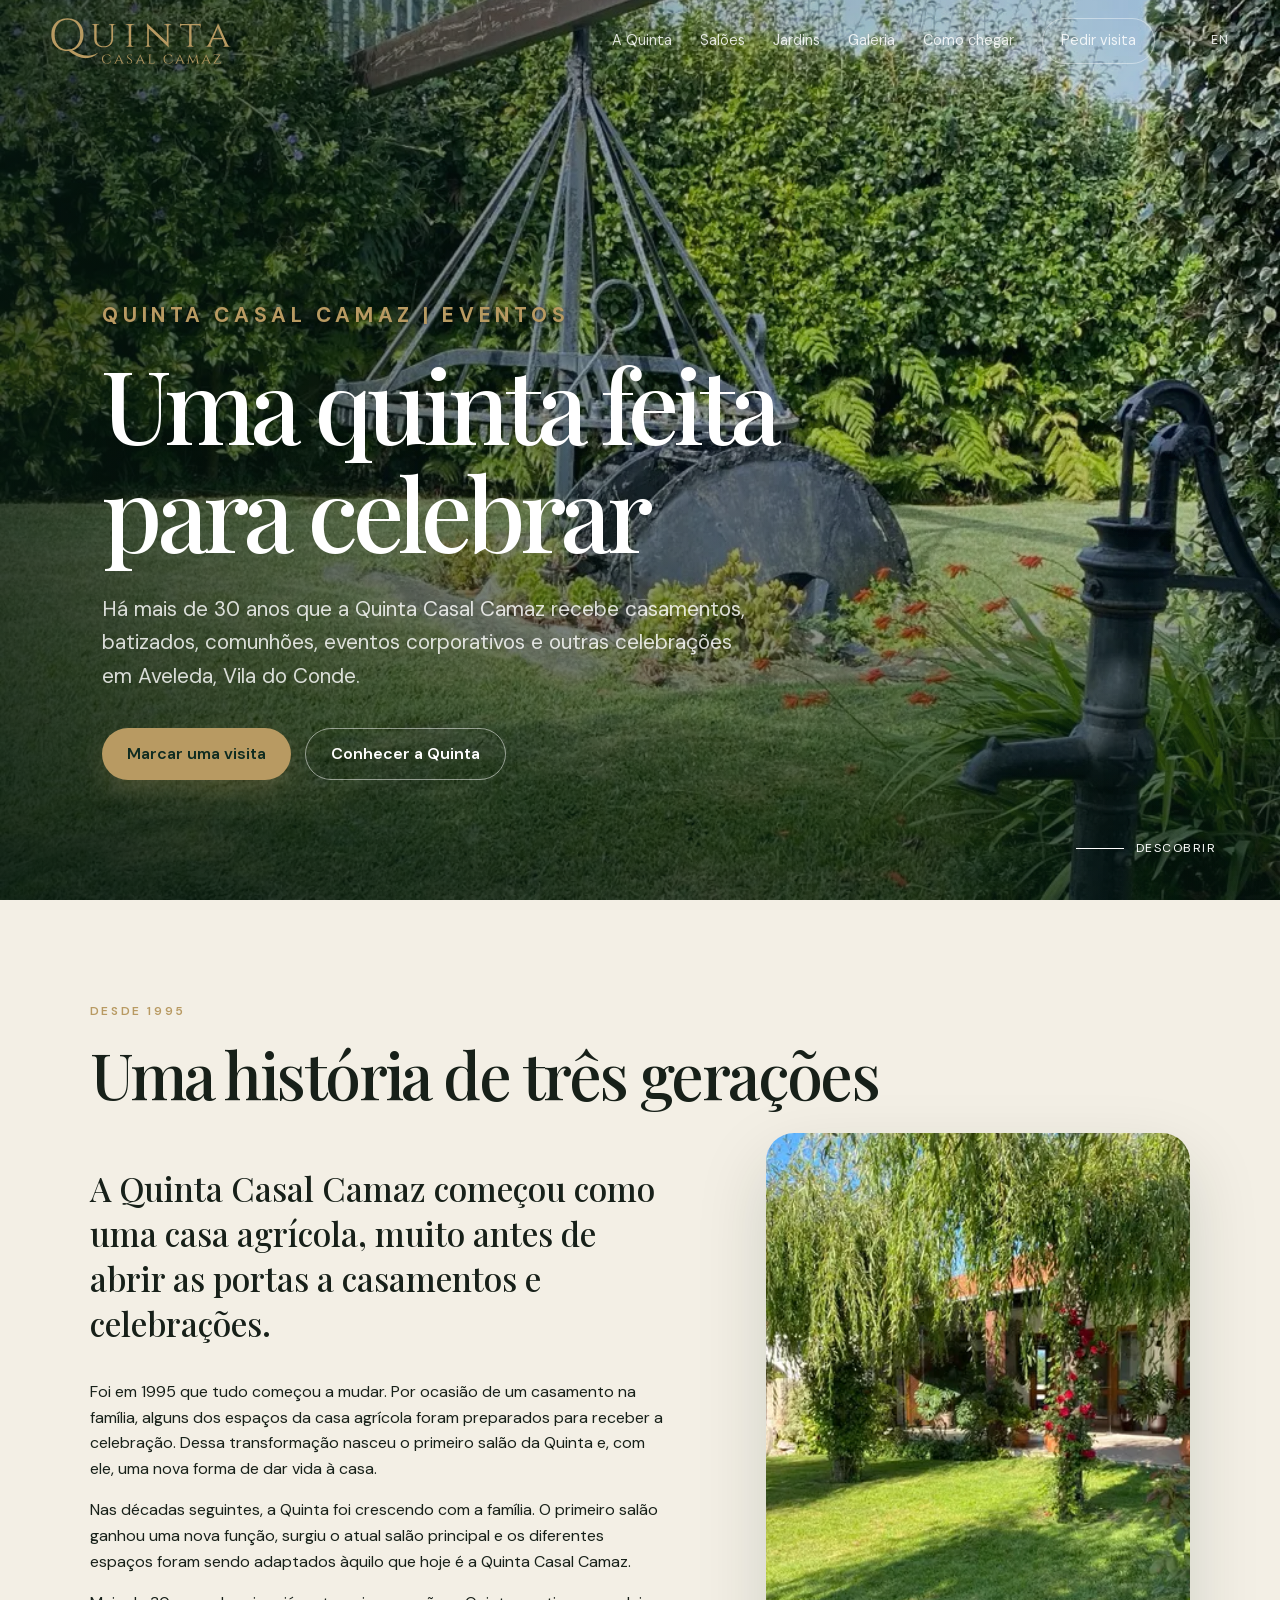
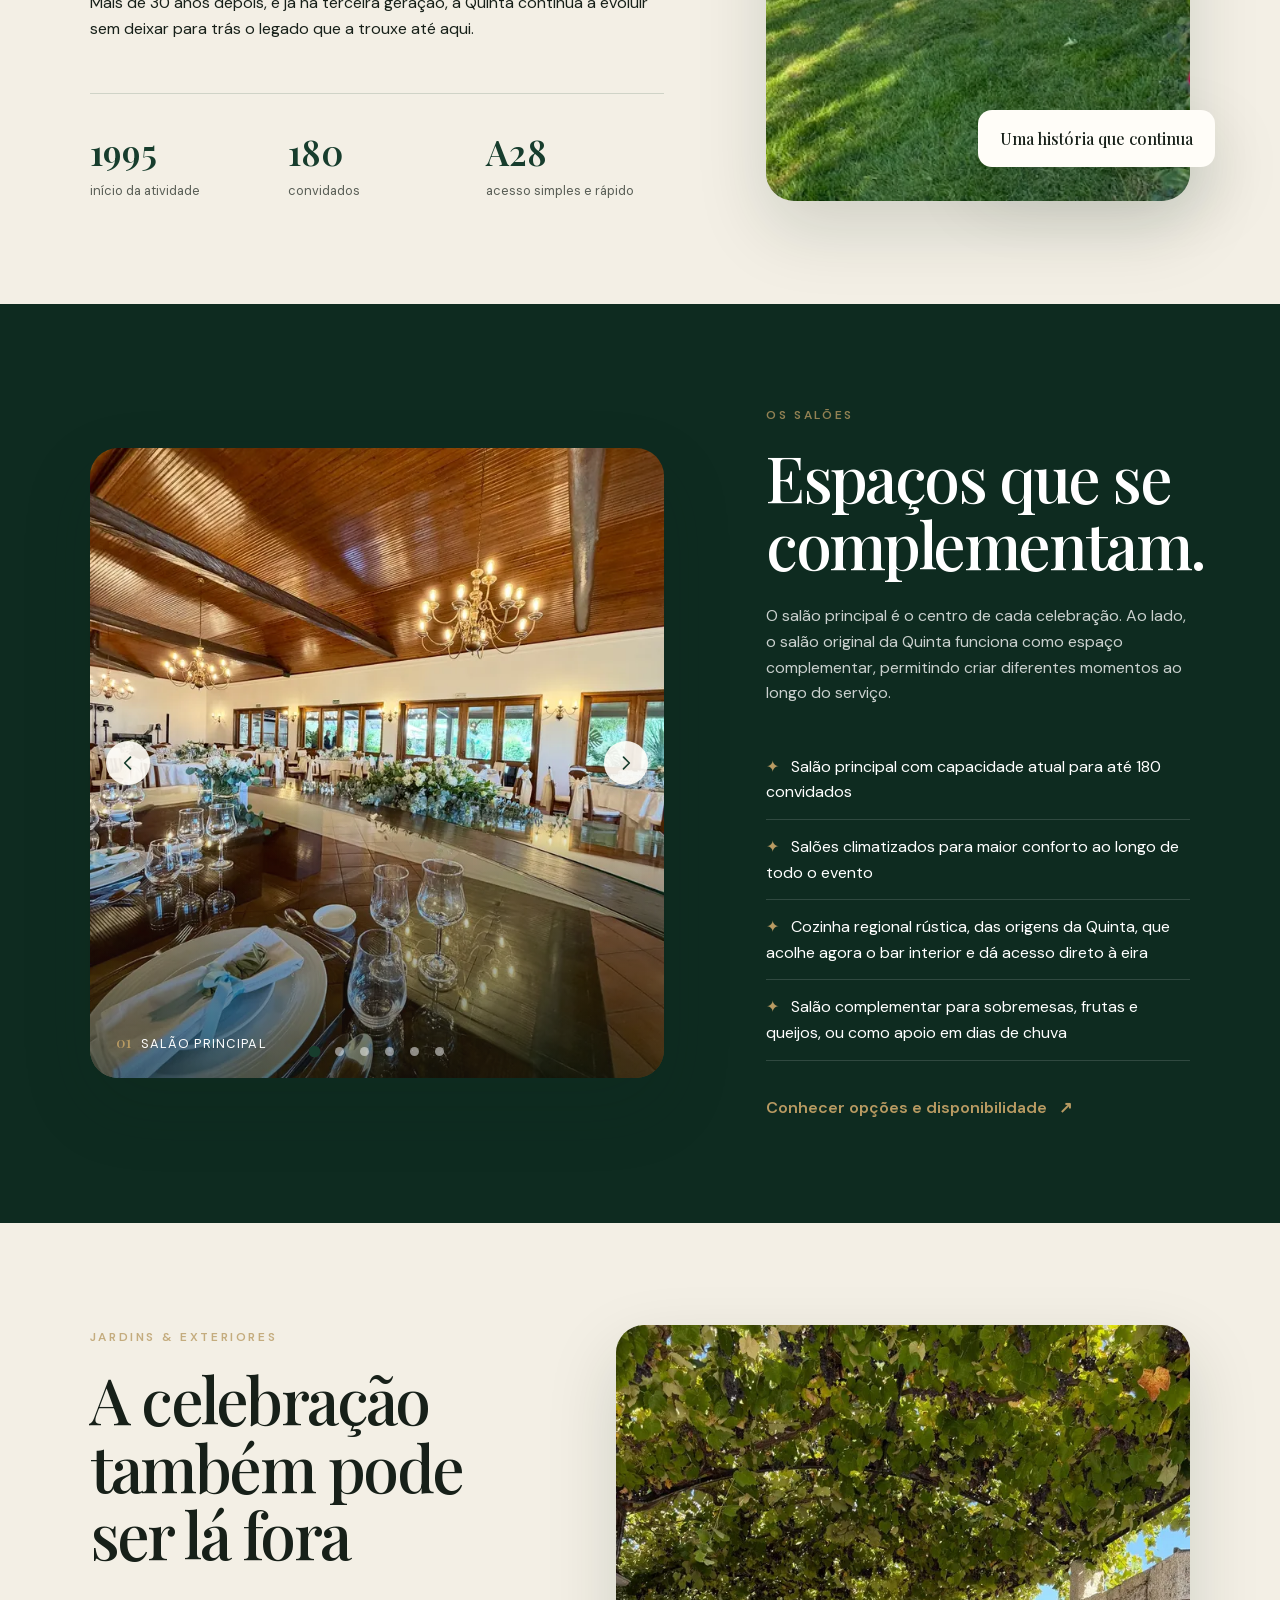
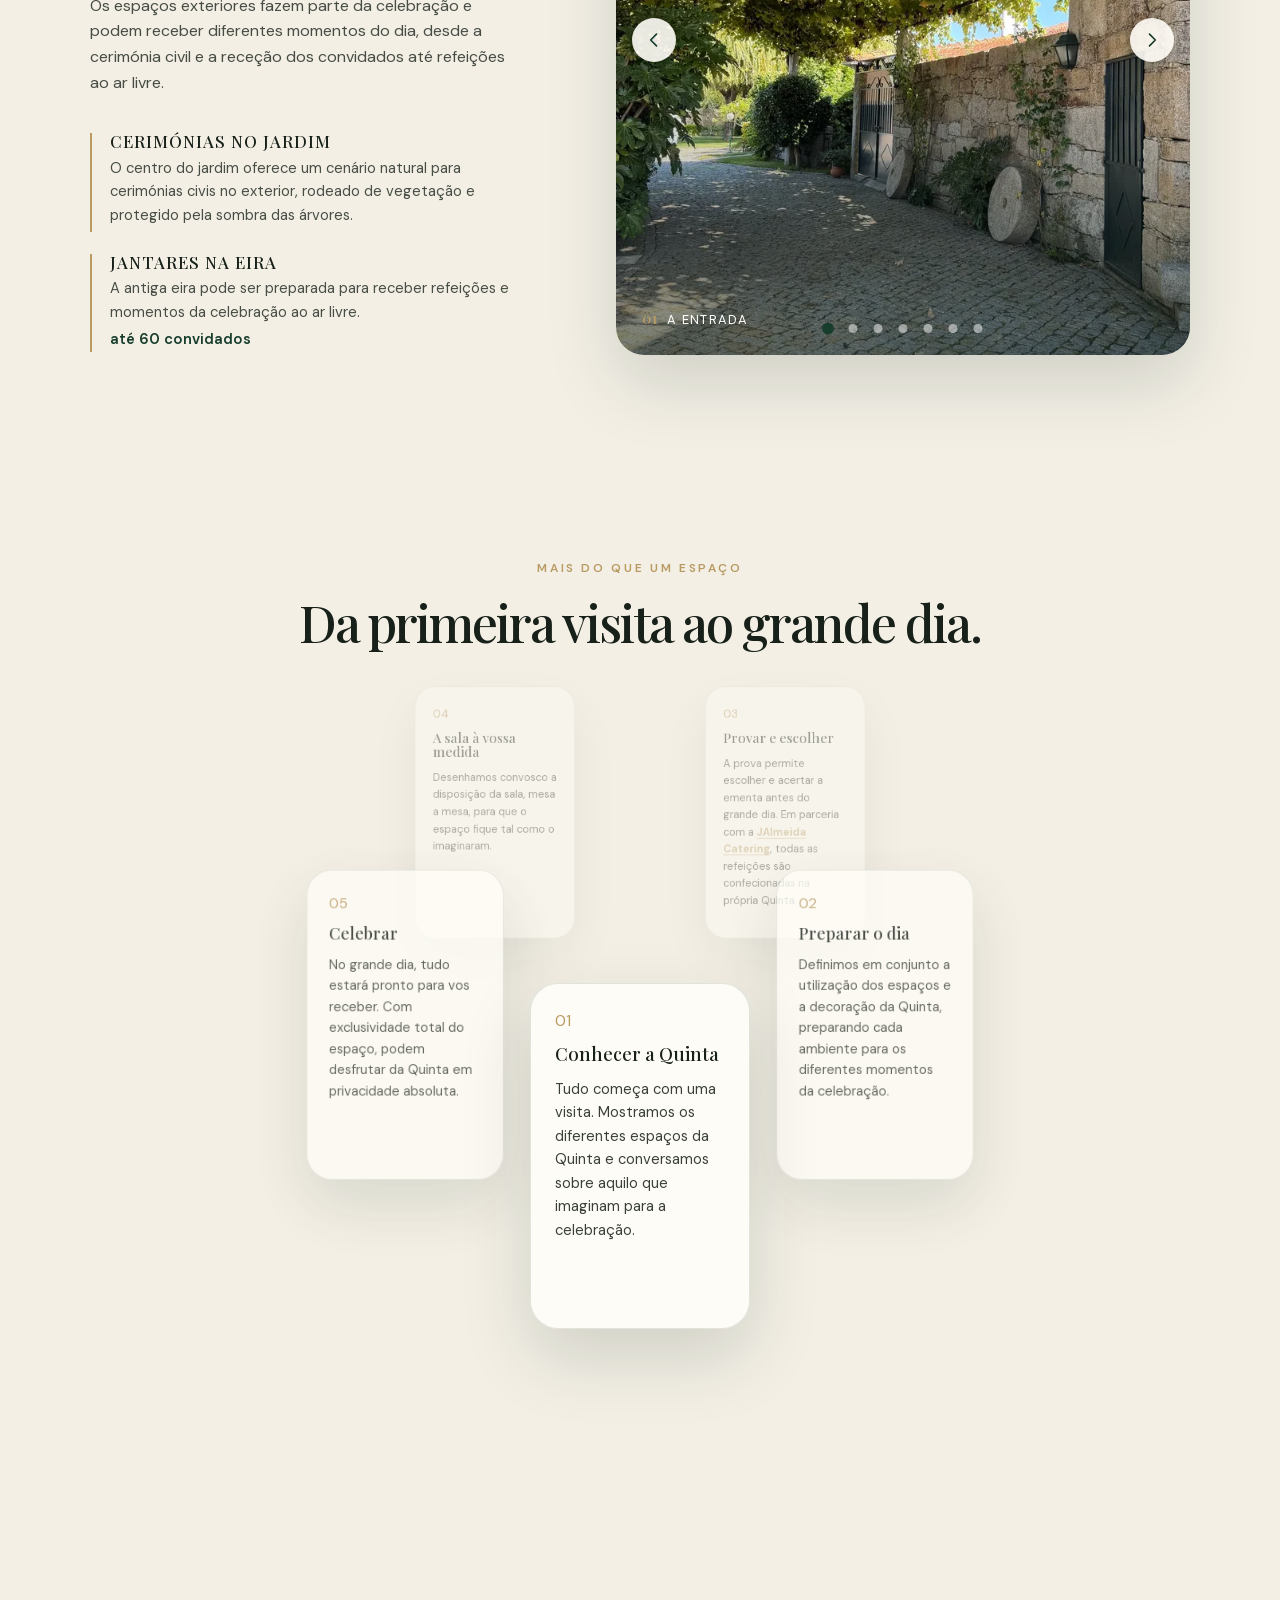
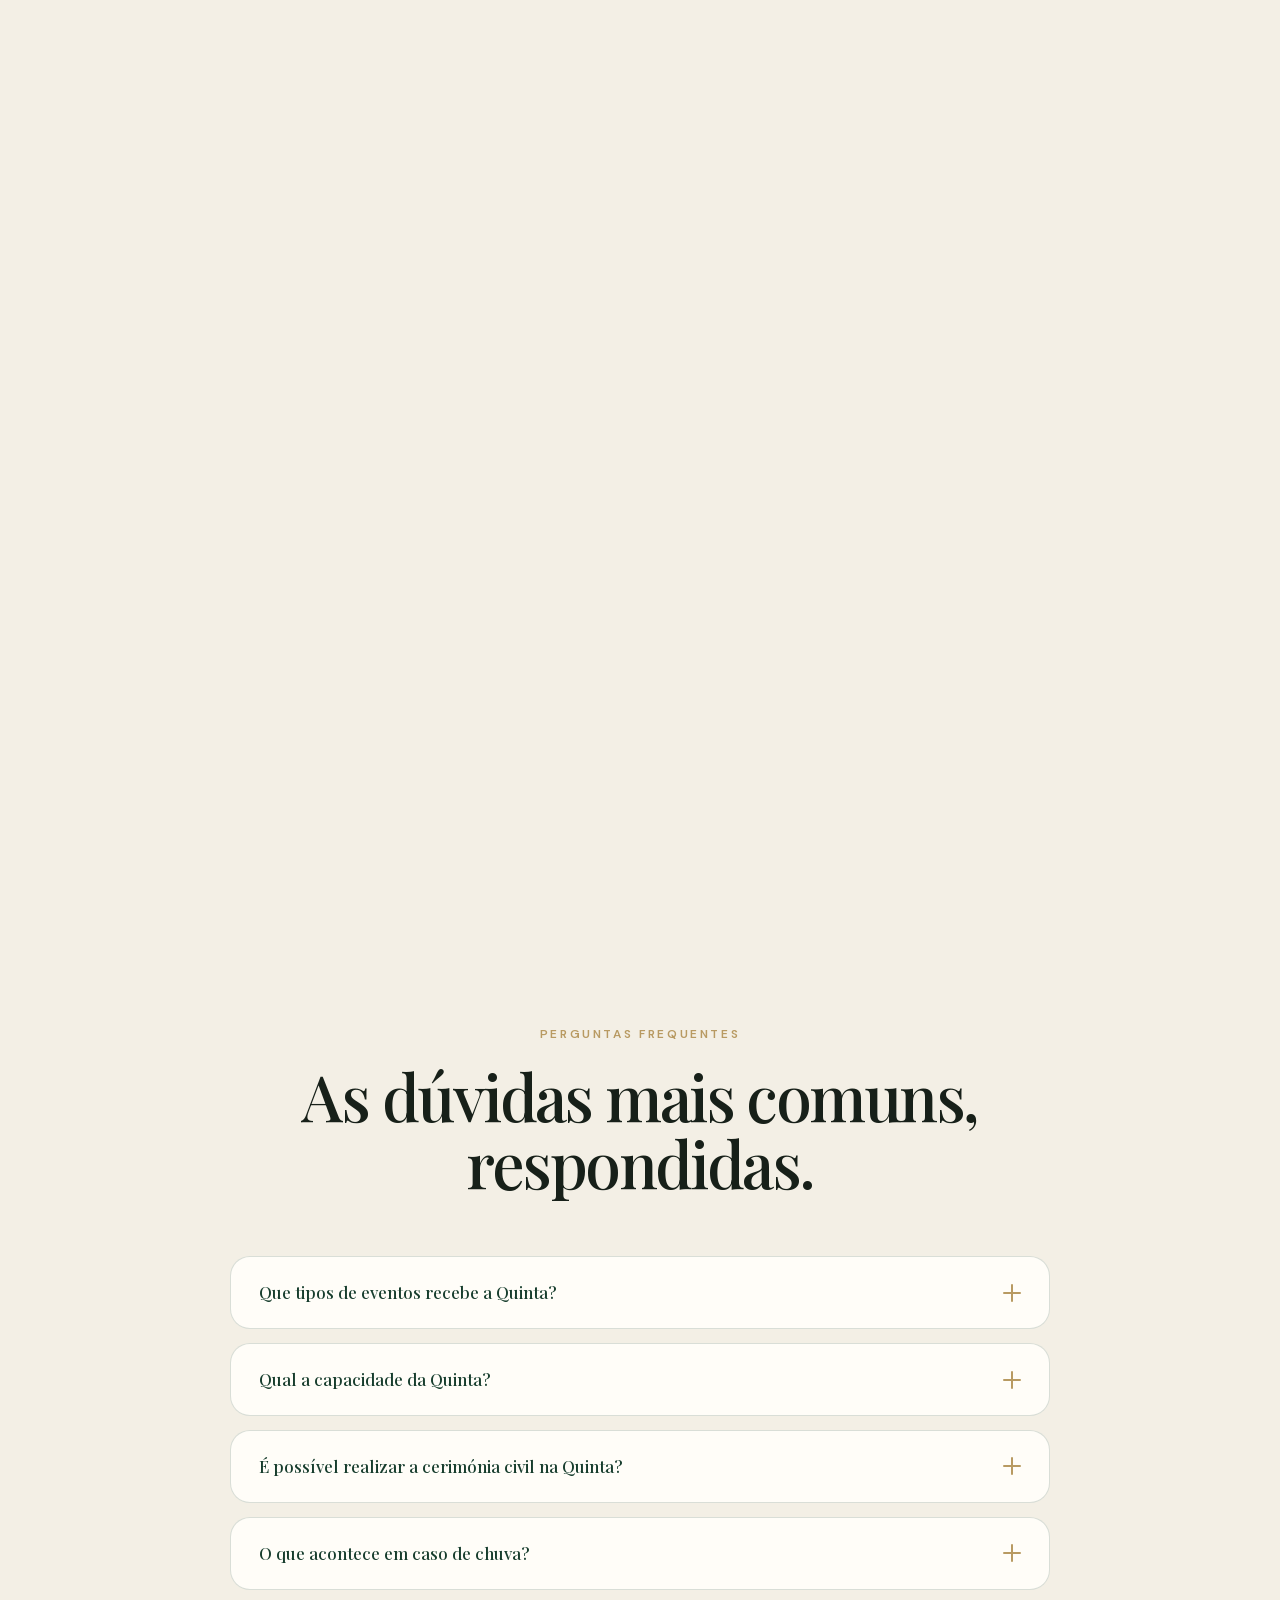
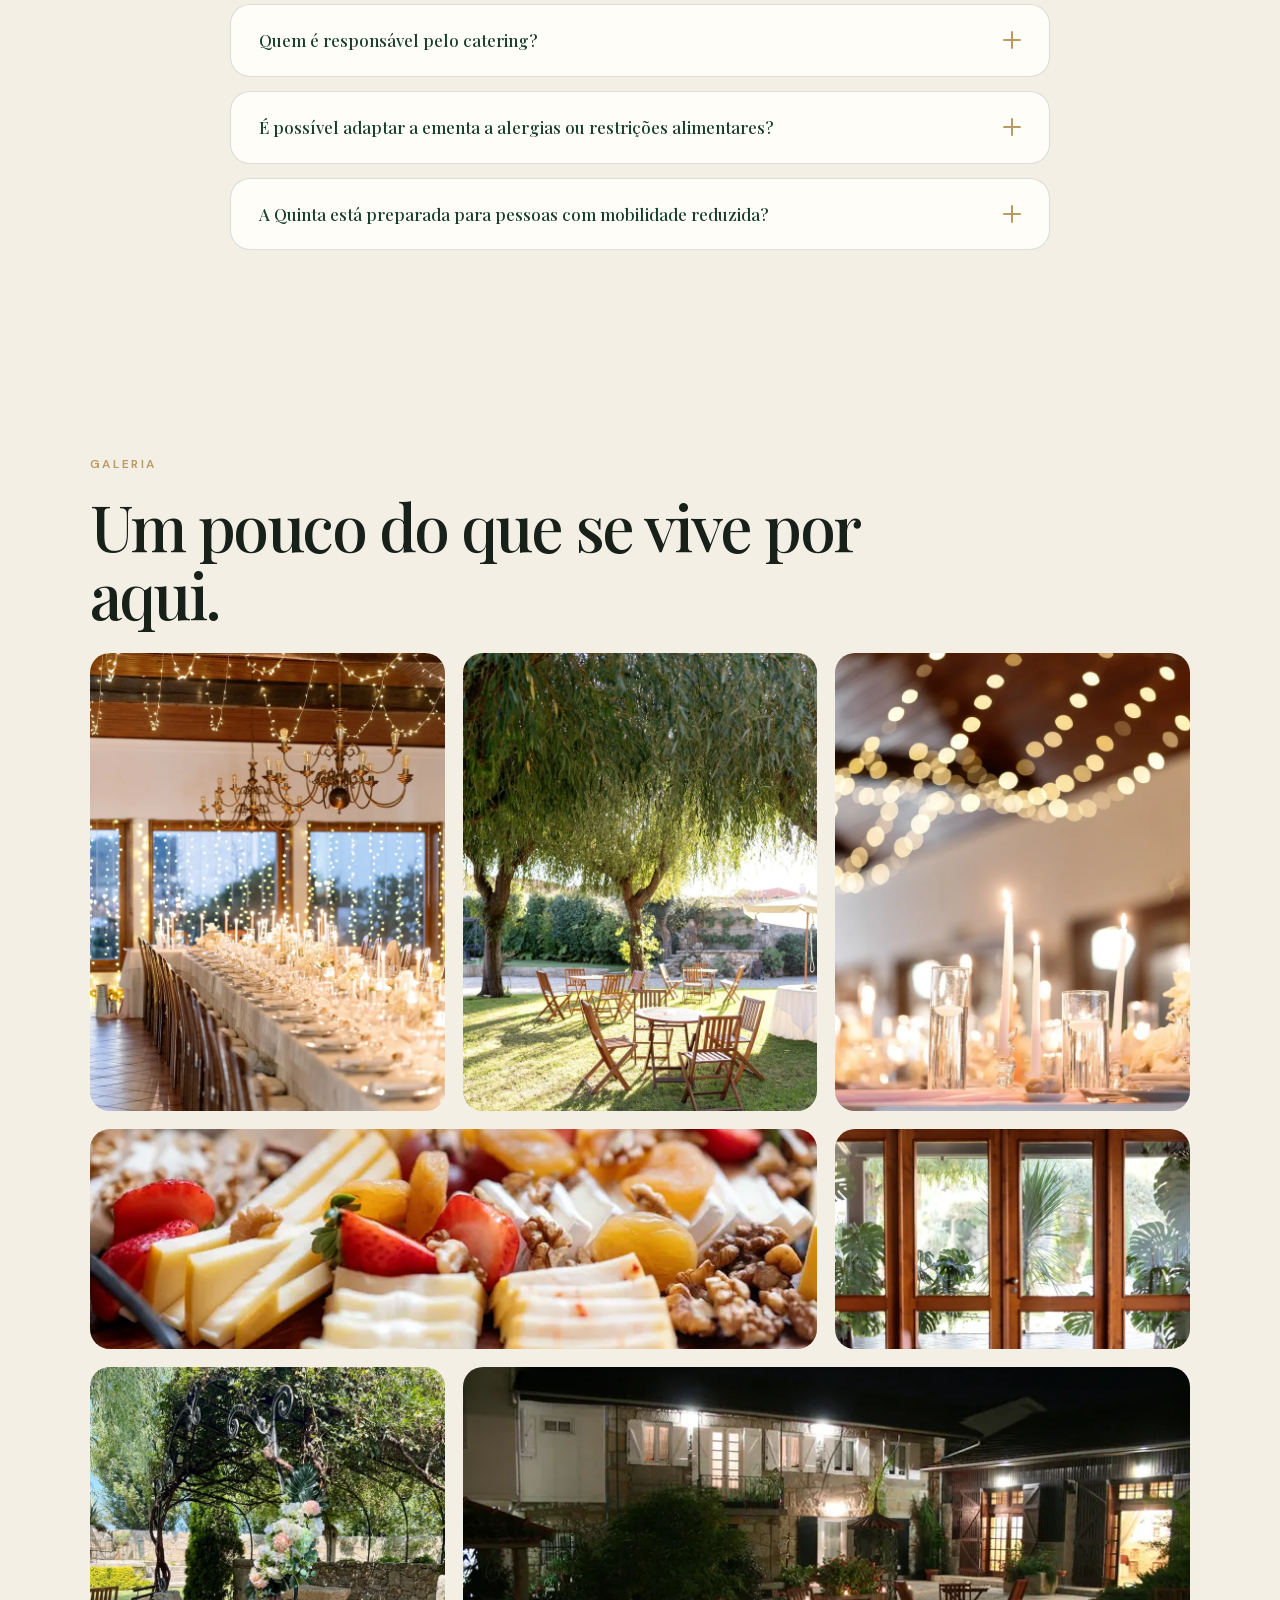
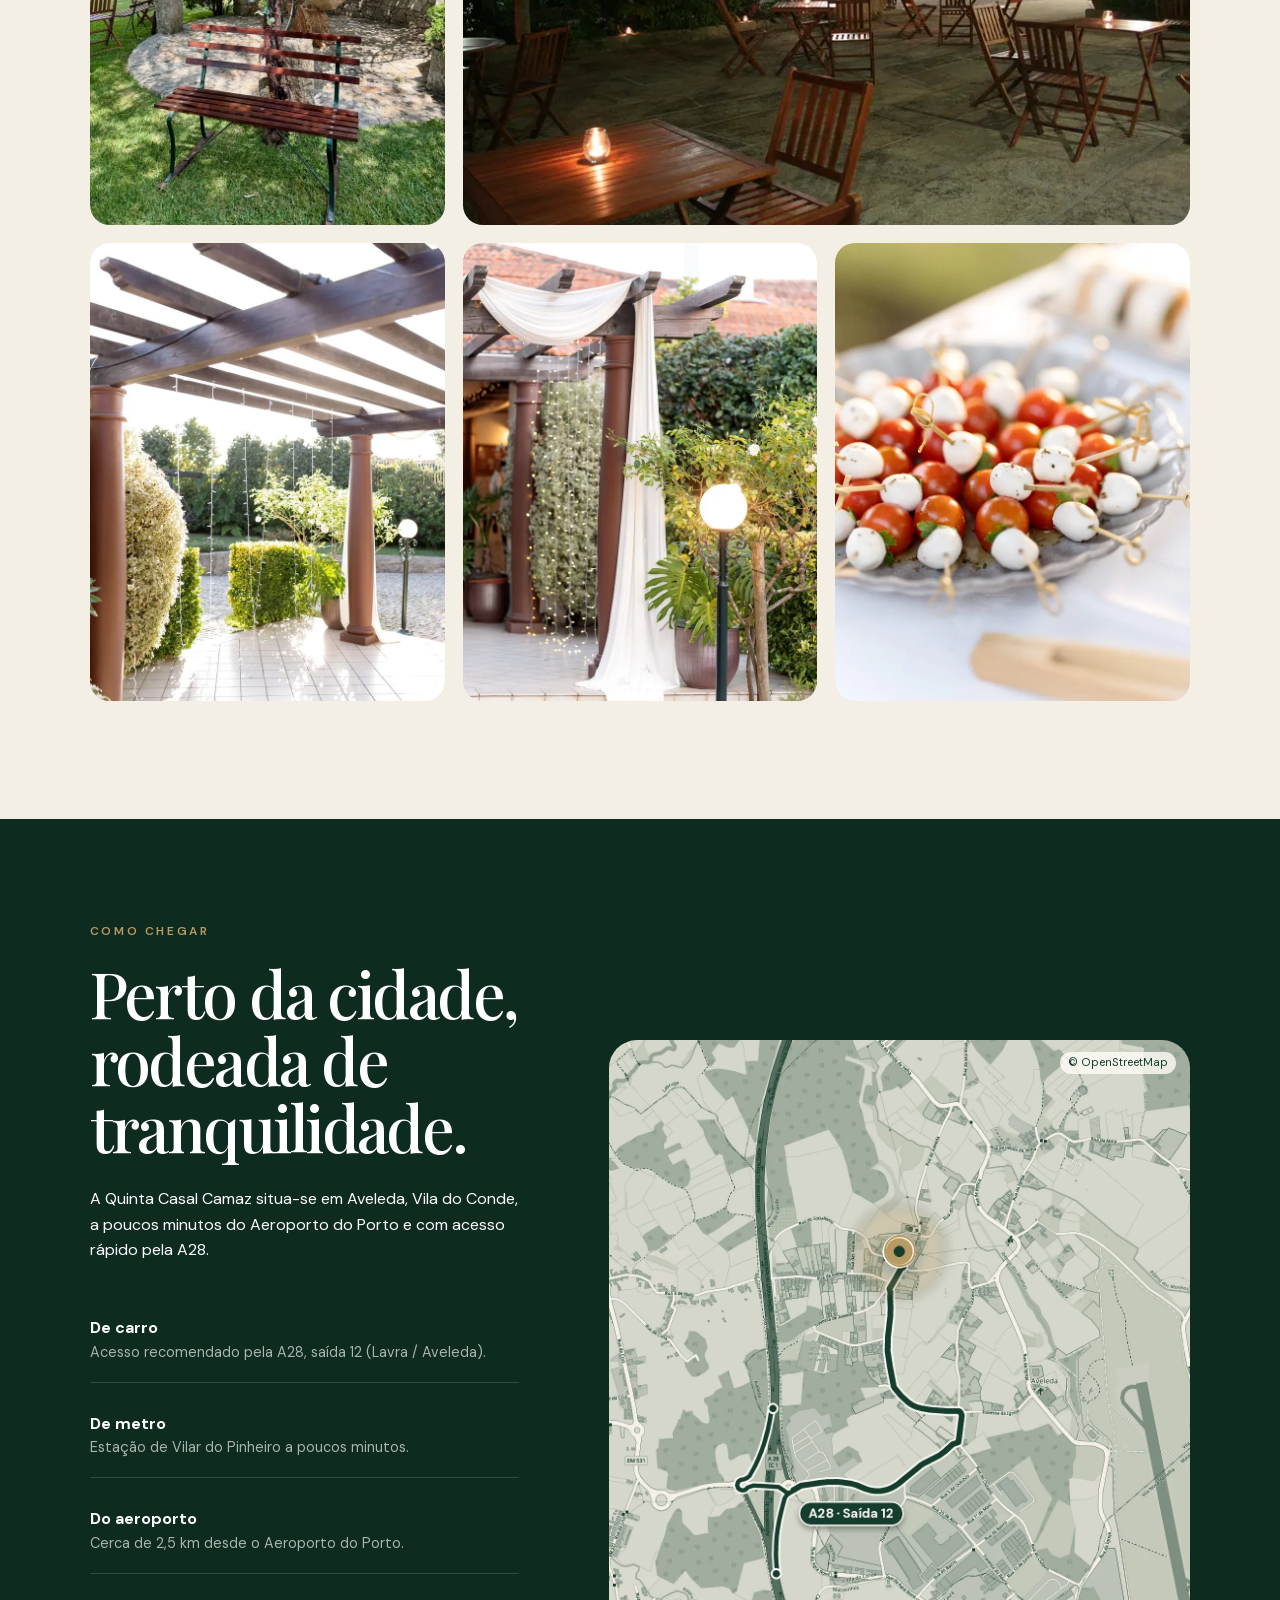
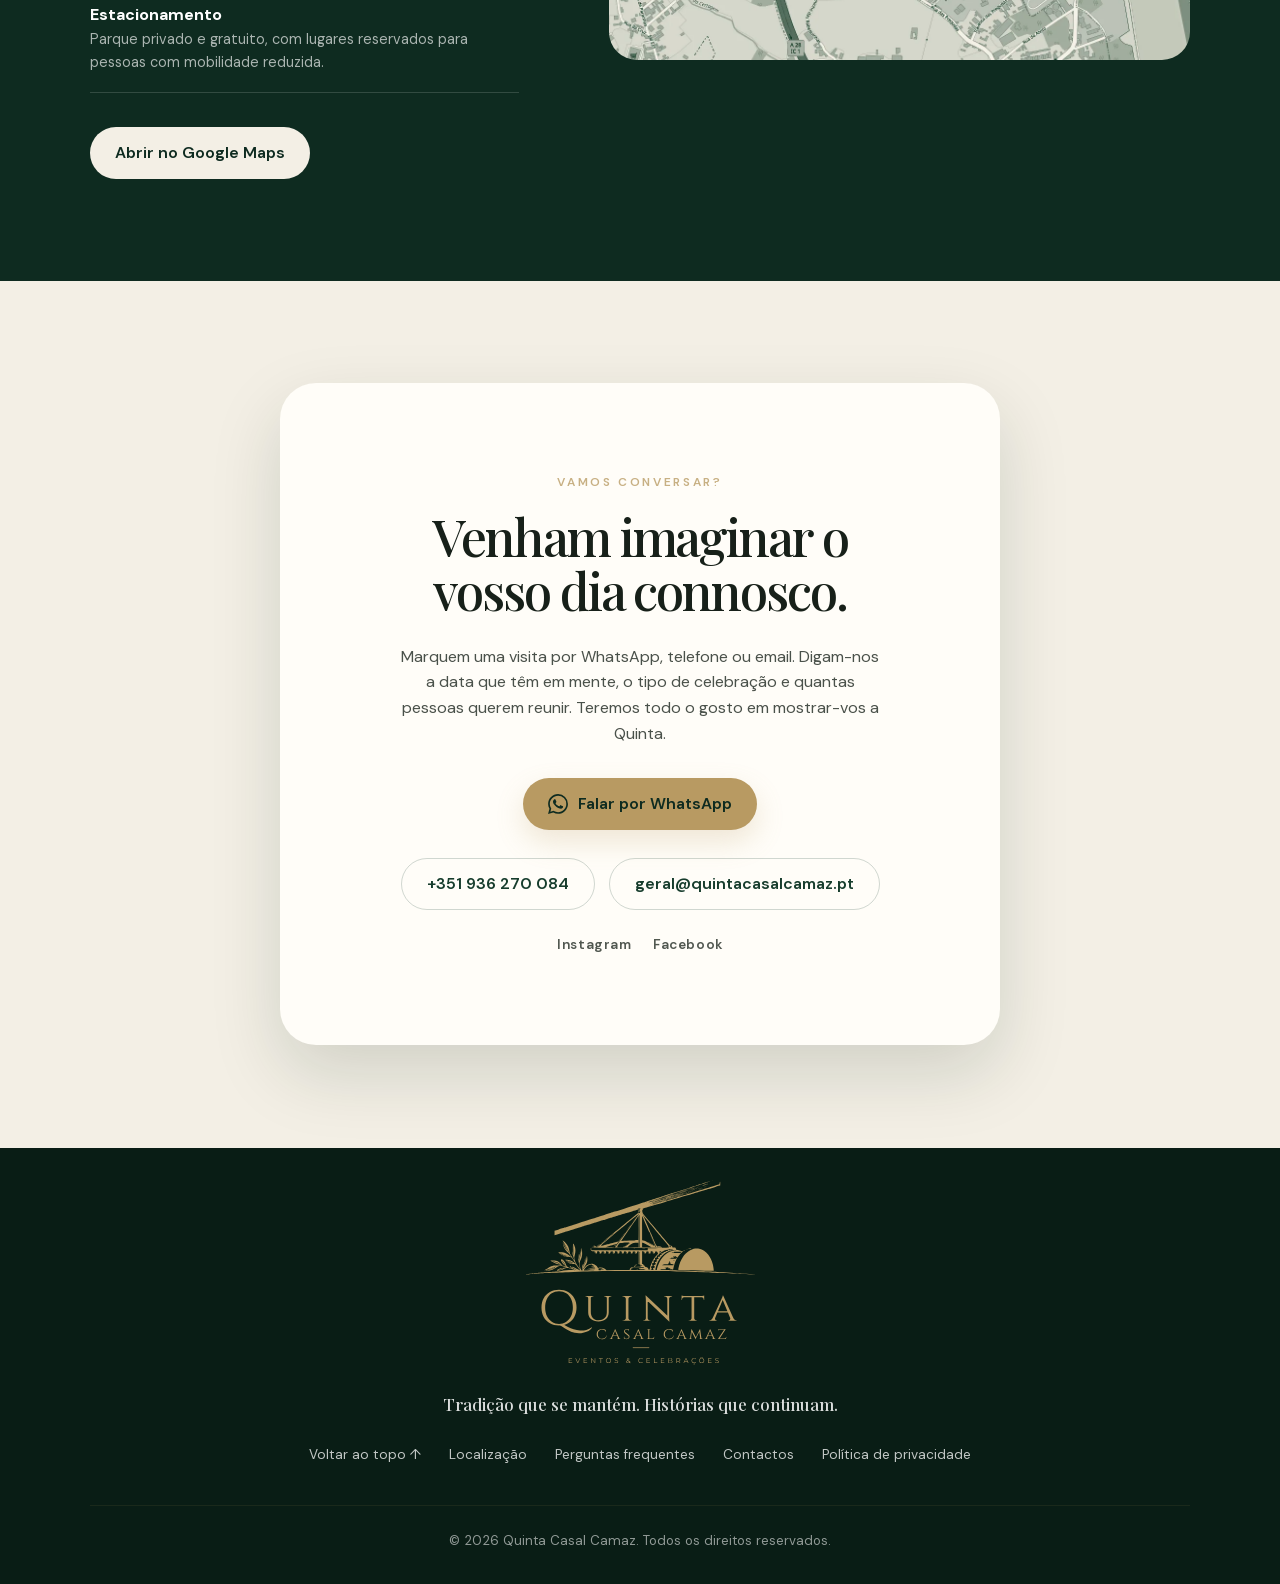
==== commit dcf96d7f: "feat: favicon with rounded corners Co-Authored-By: Claude Opus 5.5 <noreply@anthropic.com>" ====
--- a/index.html
+++ b/index.html
@@ -11,9 +11,9 @@
 		<meta name="theme-color" content="#0e2b20" />
 		<title>Quinta Casal Camaz | Casamentos e Eventos em Aveleda, Vila do Conde</title>
 		<link rel="canonical" href="https://quintacasalcamaz.pt/" />
-		<link rel="icon" href="assets/favicon.ico?v=2" sizes="any" />
-		<link rel="icon" type="image/png" sizes="32x32" href="assets/favicon-32x32.png?v=2" />
-		<link rel="icon" type="image/png" sizes="16x16" href="assets/favicon-16x16.png?v=2" />
+		<link rel="icon" href="assets/favicon.ico?v=3" sizes="any" />
+		<link rel="icon" type="image/png" sizes="32x32" href="assets/favicon-32x32.png?v=3" />
+		<link rel="icon" type="image/png" sizes="16x16" href="assets/favicon-16x16.png?v=3" />
 		<link rel="apple-touch-icon" href="assets/apple-touch-icon.png?v=2" />
 		<link rel="alternate" hreflang="pt-PT" href="https://quintacasalcamaz.pt/" />
 		<link rel="alternate" hreflang="en" href="https://quintacasalcamaz.pt/en/" />
